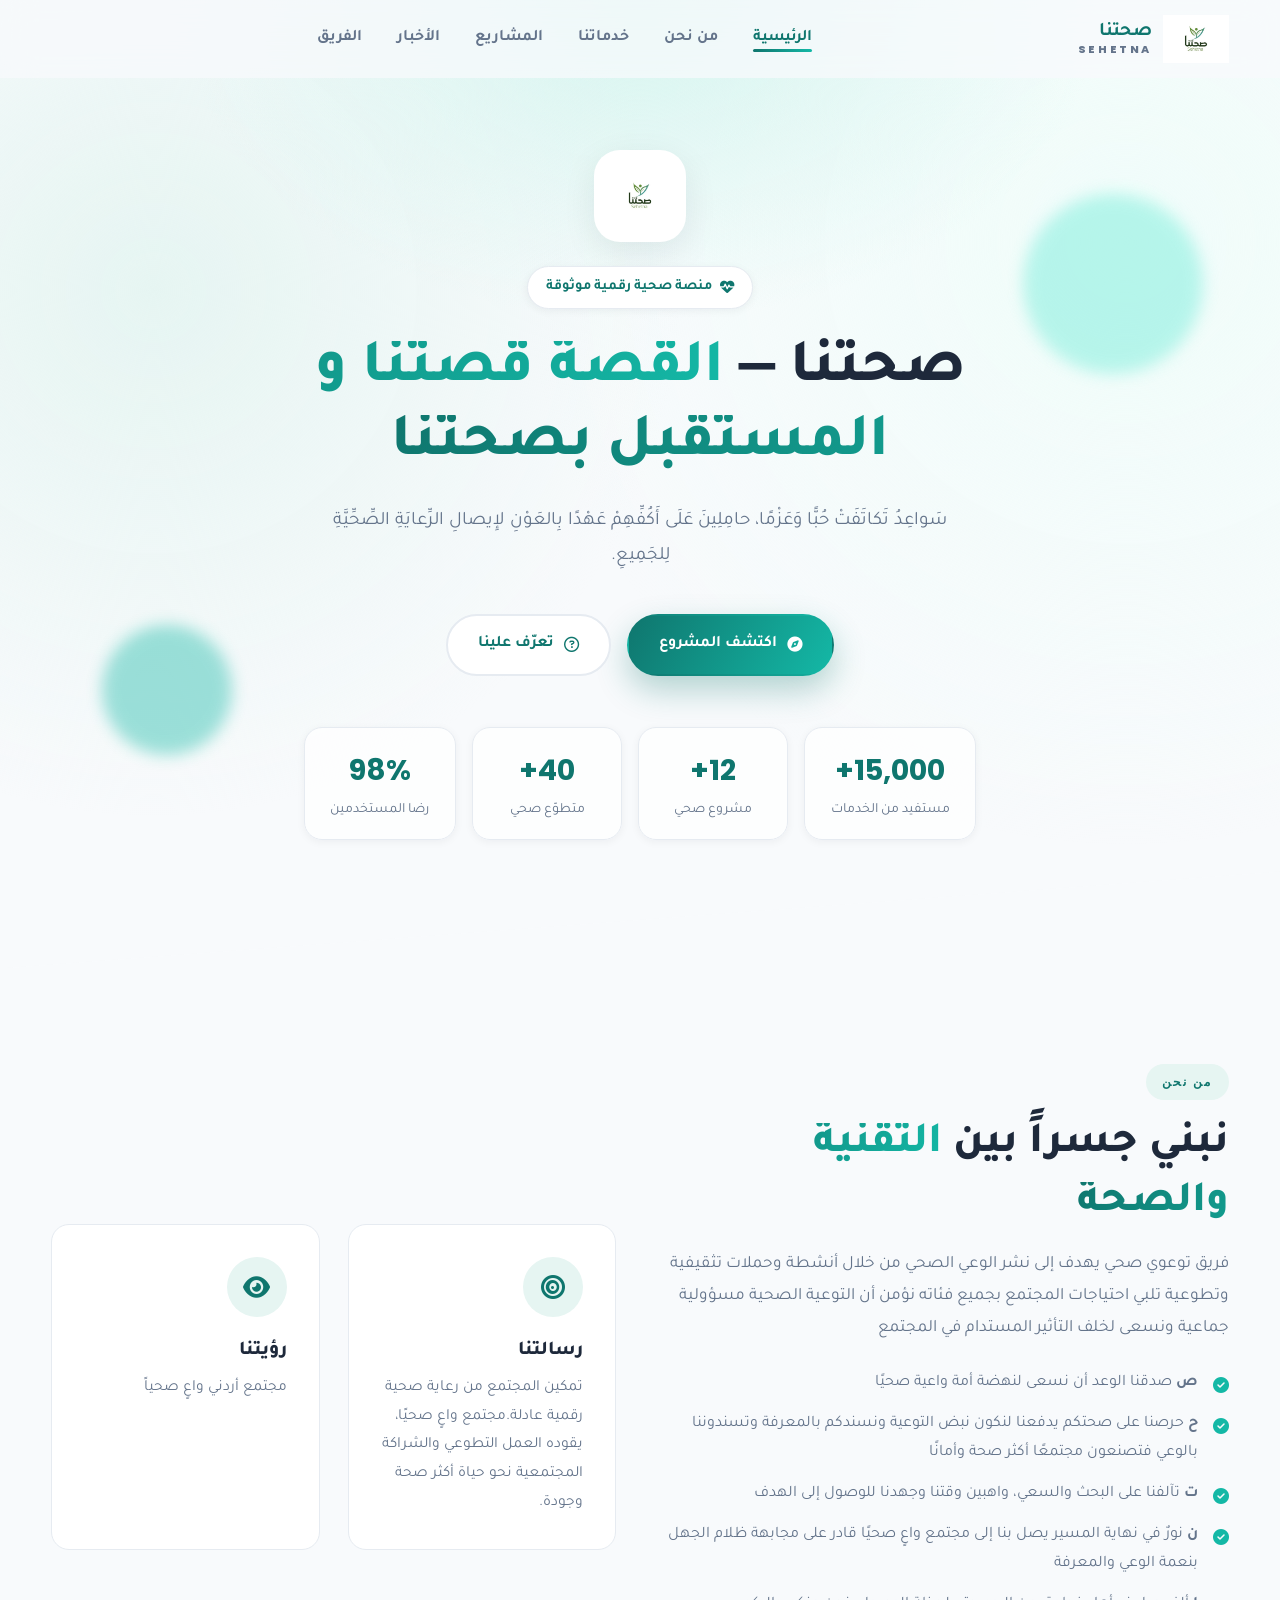
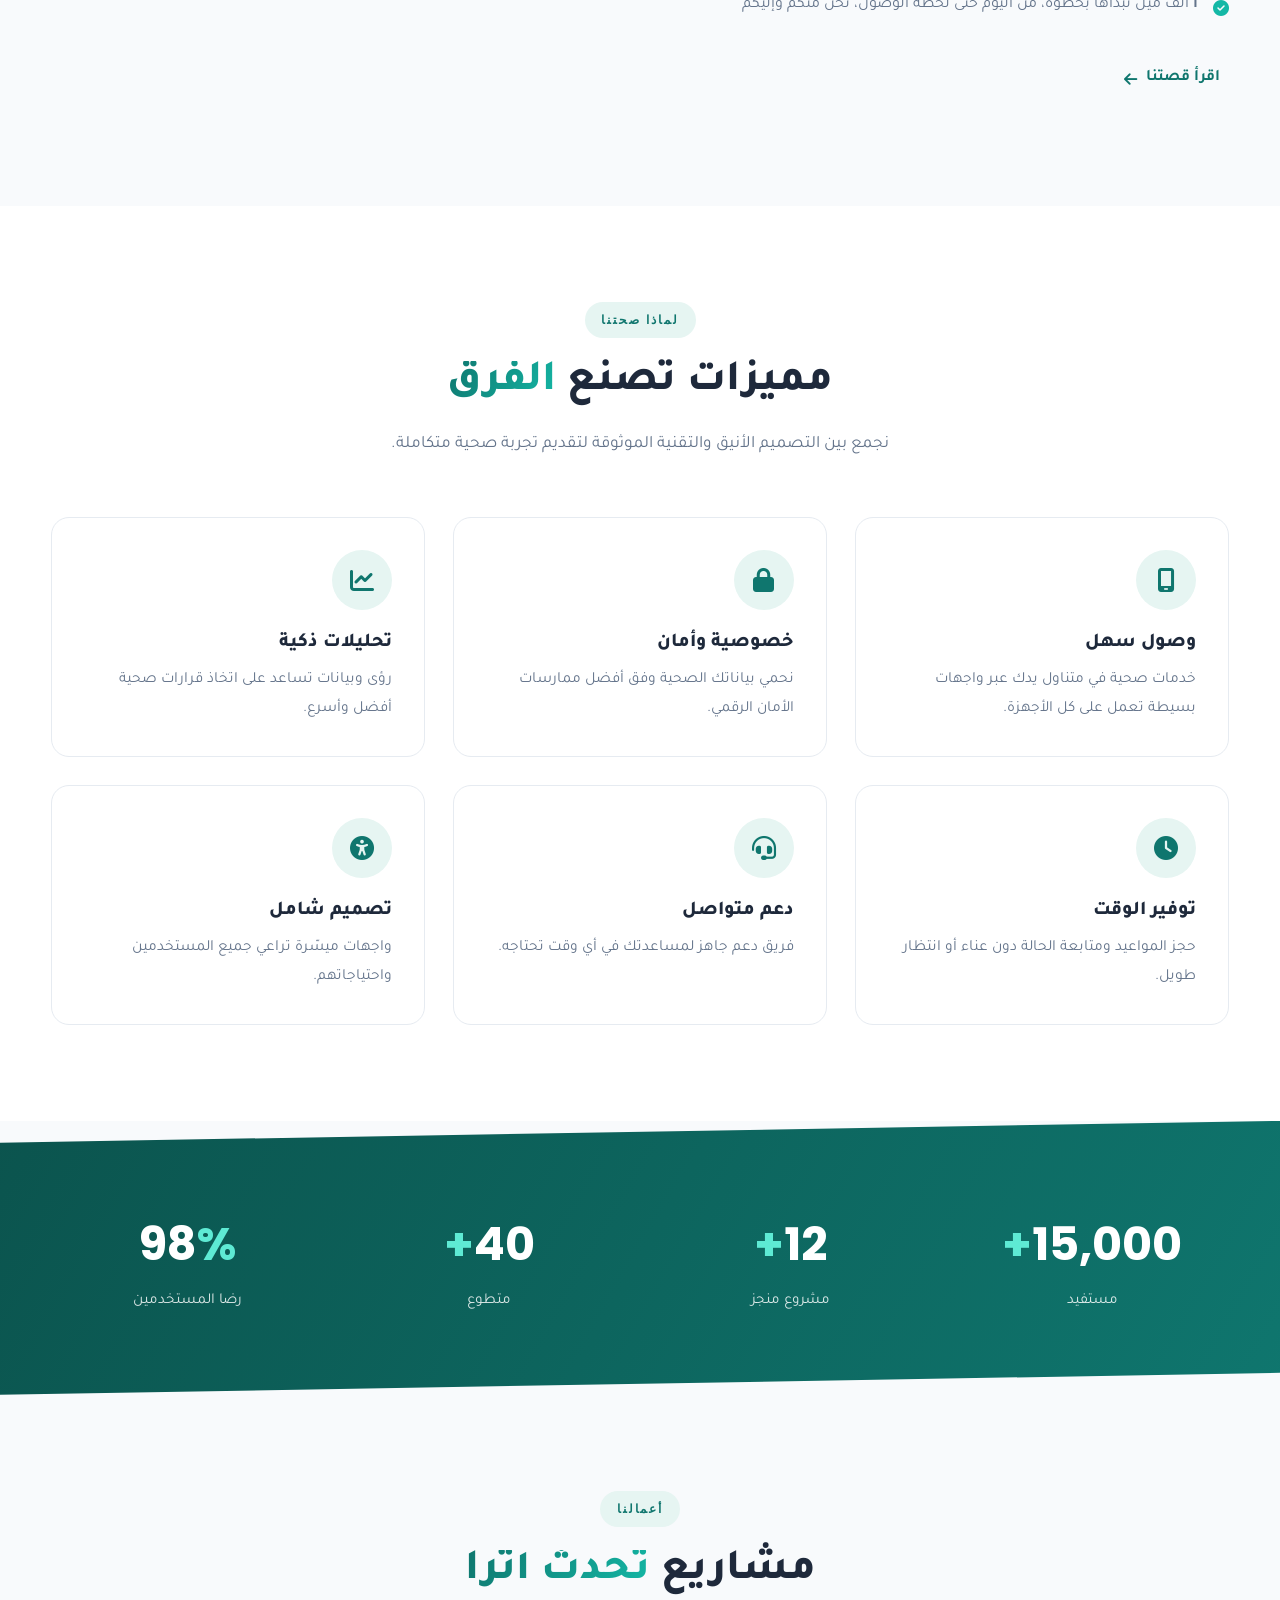
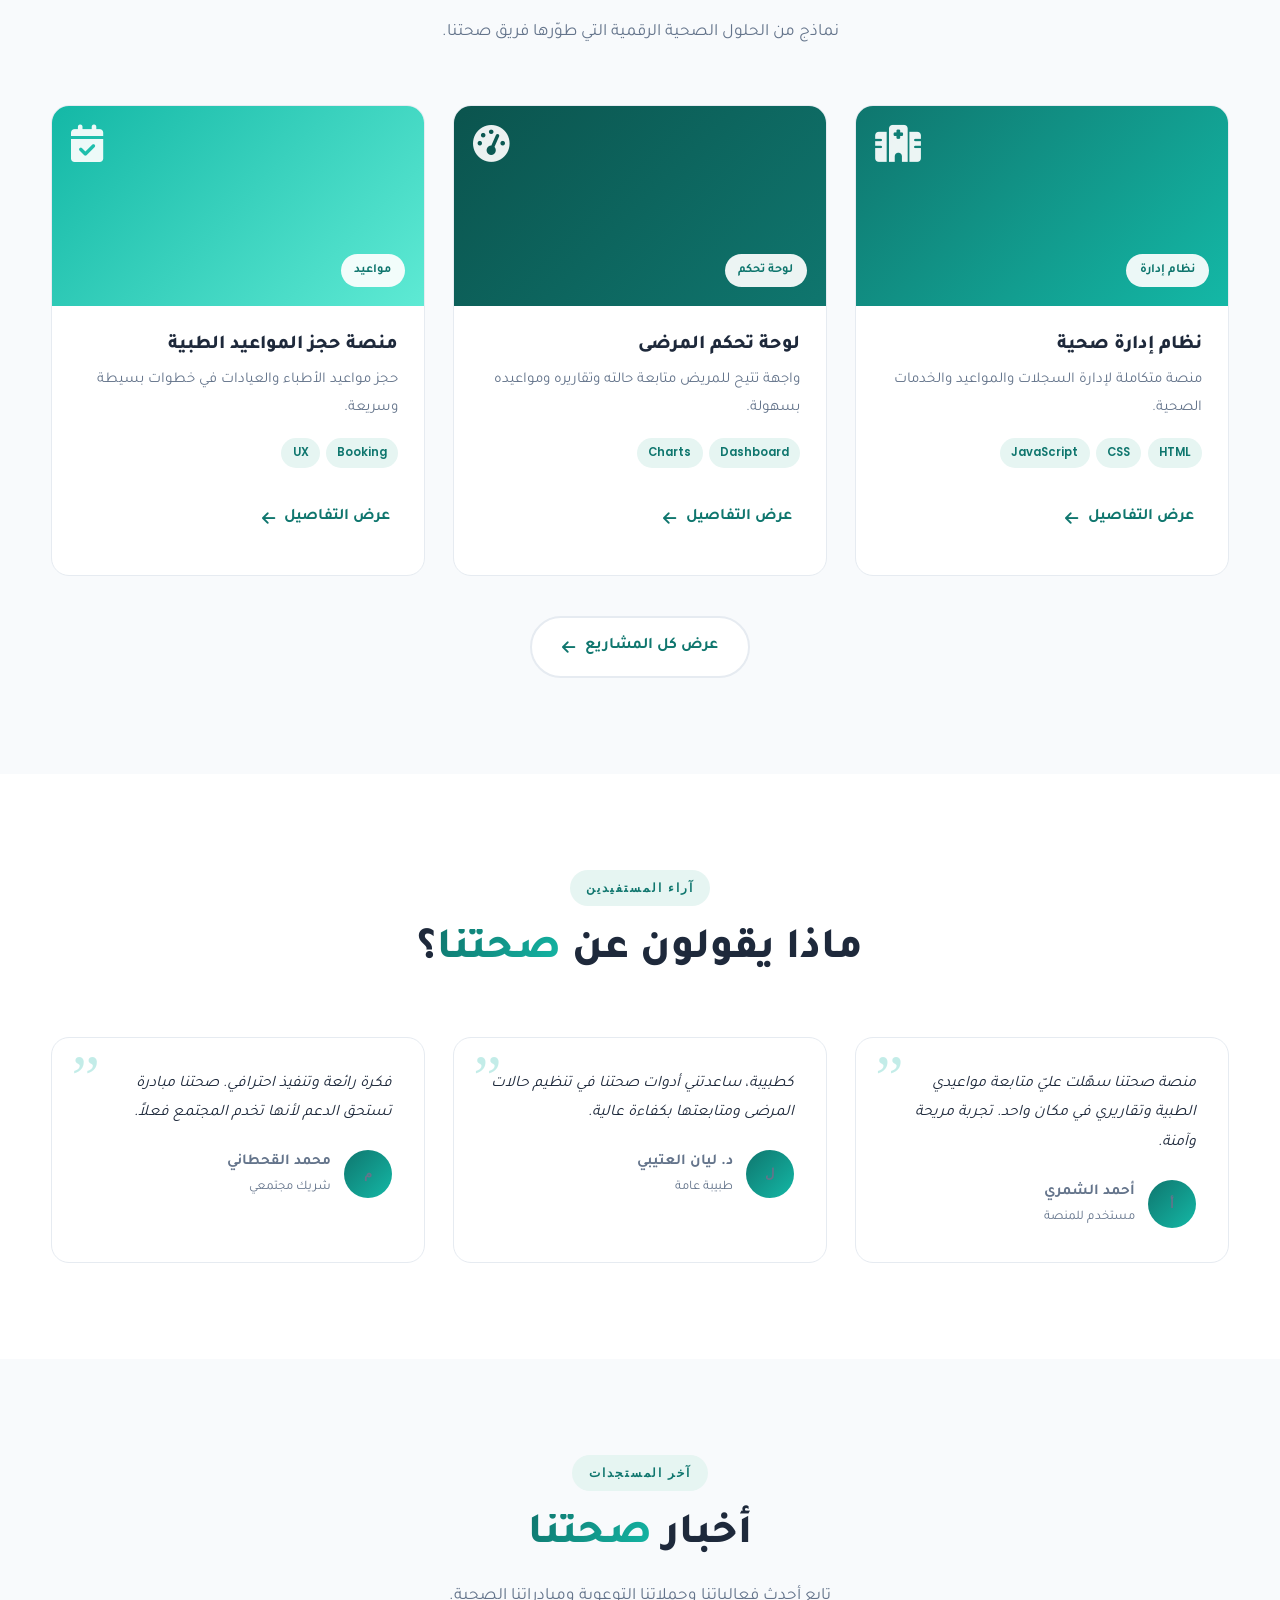
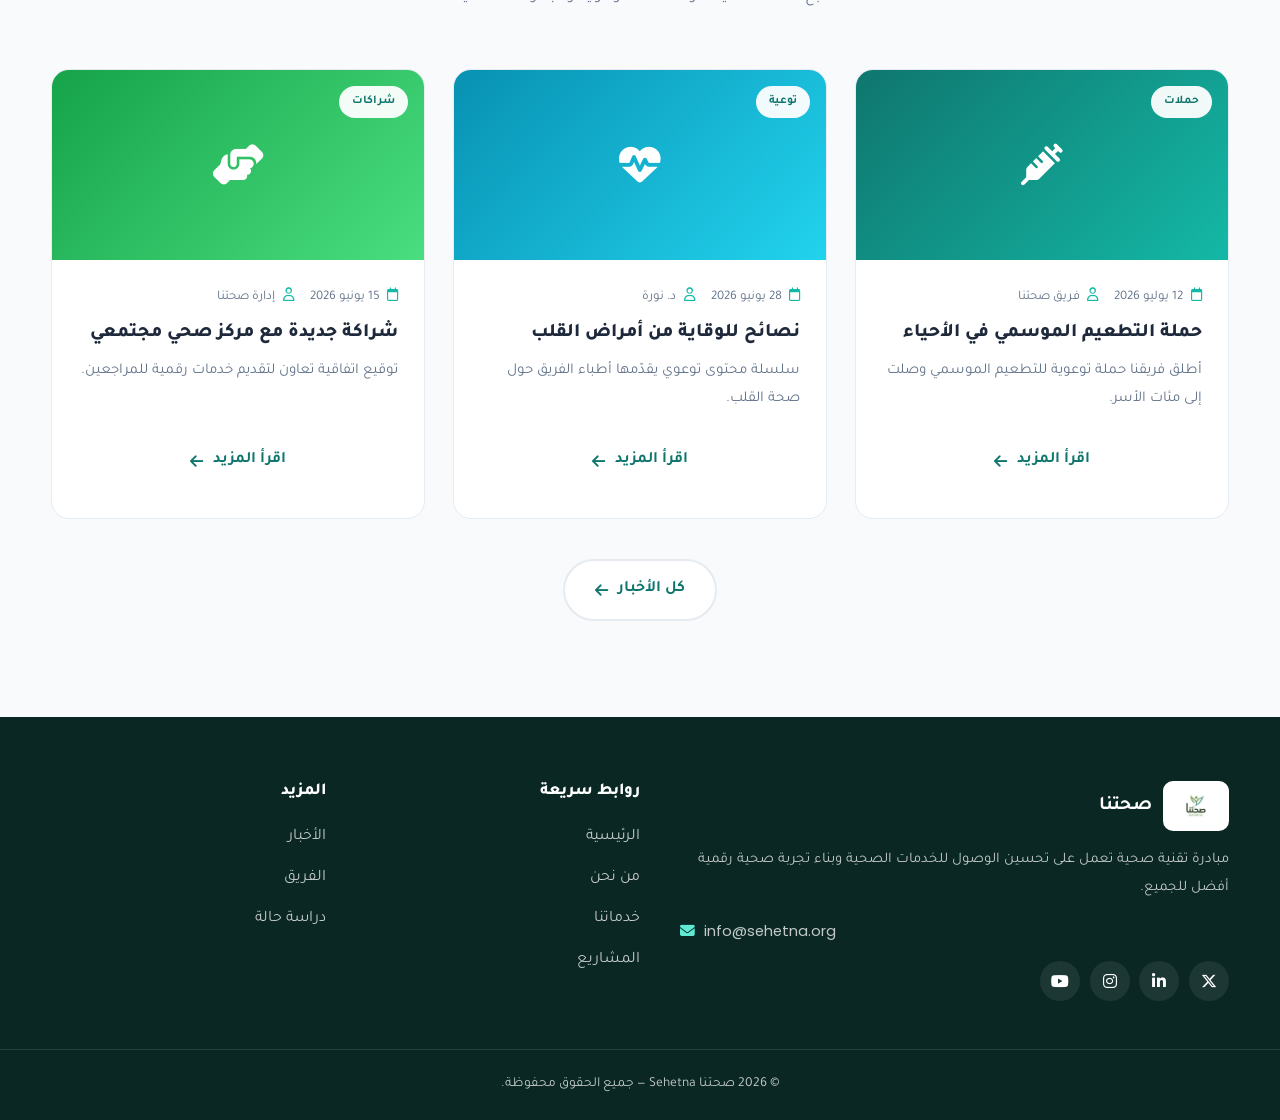
==== index.html @ c27ac09b "update" ====
﻿<!DOCTYPE html>
<html lang="ar" dir="rtl">
  <head>
    <meta charset="UTF-8" />
    <meta name="viewport" content="width=device-width, initial-scale=1.0" />

    <!-- Primary SEO -->
    <title>صحتنا | القصة قصتنا و المستقبل بصحتنا</title>
    <meta
      name="description"
      content="صحتنا منصة تقنية صحية تساعد على تحسين الوصول للخدمات الصحية وبناء تجربة صحية أفضل من خلال حلول رقمية مبتكرة."
    />
    <meta
      name="keywords"
      content="صحتنا, Sehetna, الرعاية الصحية الرقمية, الصحة, تقنية صحية, تطبيقات طبية, منصة صحية"
    />
    <meta name="author" content="فريق صحتنا التطوعي" />

    <!-- Open Graph -->
    <meta property="og:type" content="website" />
    <meta property="og:title" content="صحتنا | القصة قصــتنا و المستقبل بصحتنا" />
    <meta
      property="og:description"
      content="حلول تقنية تساعد على تحسين الوصول للخدمات الصحية وبناء تجربة صحية أفضل."
    />
    <meta property="og:image" content="assets/images/logo.png" />
    <meta property="og:locale" content="ar_AR" />
    <meta name="twitter:card" content="summary_large_image" />

    <!-- Icons & Fonts -->
    <link rel="icon" type="image/png" href="assets/images/logo.png" />
    <link rel="preconnect" href="https://fonts.googleapis.com" />
    <link rel="preconnect" href="https://fonts.gstatic.com" crossorigin />
    <link
      href="https://fonts.googleapis.com/css2?family=Poppins:wght@400;600;700&family=Tajawal:wght@300;400;500;700;800&display=swap"
      rel="stylesheet"
    />
    <link
      rel="stylesheet"
      href="https://cdnjs.cloudflare.com/ajax/libs/font-awesome/6.5.2/css/all.min.css"
      referrerpolicy="no-referrer"
    />
    <link rel="stylesheet" href="assets/css/common.css" />
    <link rel="stylesheet" href="assets/css/index.css" />
    <link rel="stylesheet" href="assets/css/projects.css" />
    <link rel="stylesheet" href="assets/css/news.css" />
  </head>

  <body>
    <a href="#main" class="skip-link">تخطَّ إلى المحتوى</a>

    <!-- ===================== HEADER ===================== -->
    <header class="header" id="header">
      <nav class="nav container" aria-label="التنقل الرئيسي">
        <a href="index.html" class="nav__brand" aria-label="صحتنا الصفحة الرئيسية">
          <img src="assets/images/logo.png" alt="شعار صحتنا" />
          <span class="nav__brand-text">
            <b>صحتنا</b>
            <span>SEHETNA</span>
          </span>
        </a>

        <ul class="nav__menu" id="navMenu">
          <li><a href="index.html" class="nav__link">الرئيسية</a></li>
          <li><a href="about.html" class="nav__link">من نحن</a></li>
          <li><a href="services.html" class="nav__link">خدماتنا</a></li>
          <li><a href="projects.html" class="nav__link">المشاريع</a></li>
          <li><a href="news.html" class="nav__link">الأخبار</a></li>
          <li><a href="team.html" class="nav__link">الفريق</a></li>
        </ul>

        <div class="nav__actions">
          <button
            class="nav__toggle"
            id="navToggle"
            aria-label="فتح القائمة"
            aria-expanded="false"
            aria-controls="navMenu"
          >
            <i class="fa-solid fa-bars"></i>
          </button>
        </div>
      </nav>
    </header>

    <main id="main">
      <!-- ===================== HERO ===================== -->
      <section class="hero">
        <span class="hero__blob hero__blob--1"></span>
        <span class="hero__blob hero__blob--2"></span>
        <div class="container hero__inner">
          <img src="assets/images/logo.png" alt="شعار صحتنا" class="hero__logo" />
          <span class="hero__badge">
            <i class="fa-solid fa-heart-pulse"></i>
            منصة صحية رقمية موثوقة
          </span>
          <h1 class="hero__title">
            صحتنا —
            <span class="text-gradient">القصة قصتنا و المستقبل بصحتنا</span>
          </h1>
          <p class="hero__subtitle">
سَواعِدُ تَكاتَفَتْ حُبًّا وَعَزْمًا، حامِلِينَ عَلَى أَكُفِّهِمْ عَهْدًا بِالعَوْنِ
 لإِيصالِ الرِّعايَةِ الصِّحِّيَّةِ لِلجَمِيعِ.          
          <div class="hero__actions">
            <a href="projects.html" class="btn btn--primary">
              <i class="fa-solid fa-compass"></i> اكتشف المشروع
            </a>
            <a href="about.html" class="btn btn--outline">
              <i class="fa-regular fa-circle-question"></i> تعرّف علينا
            </a>
          </div>

          <div class="hero__mini-stats">
            <div>
              <div class="num" data-count="15000" data-suffix="+">0</div>
              <div class="lbl">مستفيد من الخدمات</div>
            </div>
            <div>
              <div class="num" data-count="12" data-suffix="+">0</div>
              <div class="lbl">مشروع صحي</div>
            </div>
            <div>
              <div class="num" data-count="40" data-suffix="+">0</div>
              <div class="lbl">متطوّع صحي</div>
            </div>
            <div>
              <div class="num" data-count="98" data-suffix="%">0</div>
              <div class="lbl">رضا المستخدمين</div>
            </div>
          </div>
        </div>
      </section>

      <!-- ===================== ABOUT PREVIEW ===================== -->
      <section class="section">
        <div class="container split">
          <div class="reveal">
            <span class="eyebrow">من نحن</span>
            <h2 class="section__title">
              نبني جسراً بين <span class="text-gradient">التقنية والصحة</span>
            </h2>
            <p class="section__desc" style="margin-bottom: 1.5rem">
              فريق توعوي صحي يهدف إلى نشر الوعي الصحي من خلال أنشطة
               وحملات تثقيفية وتطوعية تلبي احتياجات المجتمع بجميع فئاته 
              نؤمن أن التوعية الصحية مسؤولية جماعية ونسعى لخلف التأثير المستدام في المجتمع
            </p>
            <ul class="check-list">
              <li><strong>ص</strong> صدقنا الوعد أن نسعى لنهضة أمة واعية صحيًا</li>
              <li><strong>ح</strong> حرصنا على صحتكم يدفعنا لنكون نبض التوعية ونسندكم بالمعرفة وتسندوننا بالوعي فتصنعون مجتمعًا أكثر صحة وأمانًا</li>
              <li><strong>ت</strong> تآلفنا على البحث والسعي، واهبين وقتنا وجهدنا للوصول إلى الهدف</li>
              <li><strong>ن</strong> نورٌ في نهاية المسير يصل بنا إلى مجتمع واعٍ صحيًا قادر على مجابهة ظلام الجهل بنعمة الوعي والمعرفة</li>
              <li><strong>ا</strong> ألف ميل نبدأها بخطوة، من اليوم حتى لحظة الوصول، نحن منكم وإليكم</li>
            </ul>
            <a href="about.html" class="btn btn--ghost" style="margin-top: 1rem">
              اقرأ قصتنا <i class="fa-solid fa-arrow-left"></i>
            </a>
          </div>

          <div class="grid grid--2 reveal">
            <div class="card">
              <div class="card__icon"><i class="fa-solid fa-bullseye"></i></div>
              <h3 class="card__title">رسالتنا</h3>
              <p class="card__text">تمكين المجتمع من رعاية صحية رقمية عادلة.مجتمع واعٍ صحيًا، يقوده العمل التطوعي والشراكة المجتمعية نحو حياة أكثر صحة وجودة.</p>
            </div>
            <div class="card">
              <div class="card__icon"><i class="fa-solid fa-eye"></i></div>
              <h3 class="card__title">رؤيتنا</h3>
              <p class="card__text">مجتمع أردني واعٍ صحياً</p>
            </div>
          </div>
        </div>
      </section>

      <!-- ===================== FEATURES ===================== -->
      <section class="section" style="background: var(--bg-alt)">
        <div class="container">
          <div class="section__head">
            <span class="eyebrow">لماذا صحتنا</span>
            <h2 class="section__title">
              مميزات تصنع <span class="text-gradient">الفرق</span>
            </h2>
            <p class="section__desc">
              نجمع بين التصميم الأنيق والتقنية الموثوقة لتقديم تجربة صحية متكاملة.
            </p>
          </div>

          <div class="grid grid--3">
            <article class="card reveal">
              <div class="card__icon"><i class="fa-solid fa-mobile-screen"></i></div>
              <h3 class="card__title">وصول سهل</h3>
              <p class="card__text">
                خدمات صحية في متناول يدك عبر واجهات بسيطة تعمل على كل الأجهزة.
              </p>
            </article>
            <article class="card reveal">
              <div class="card__icon"><i class="fa-solid fa-lock"></i></div>
              <h3 class="card__title">خصوصية وأمان</h3>
              <p class="card__text">
                نحمي بياناتك الصحية وفق أفضل ممارسات الأمان الرقمي.
              </p>
            </article>
            <article class="card reveal">
              <div class="card__icon"><i class="fa-solid fa-chart-line"></i></div>
              <h3 class="card__title">تحليلات ذكية</h3>
              <p class="card__text">
                رؤى وبيانات تساعد على اتخاذ قرارات صحية أفضل وأسرع.
              </p>
            </article>
            <article class="card reveal">
              <div class="card__icon"><i class="fa-solid fa-clock"></i></div>
              <h3 class="card__title">توفير الوقت</h3>
              <p class="card__text">
                حجز المواعيد ومتابعة الحالة دون عناء أو انتظار طويل.
              </p>
            </article>
            <article class="card reveal">
              <div class="card__icon"><i class="fa-solid fa-headset"></i></div>
              <h3 class="card__title">دعم متواصل</h3>
              <p class="card__text">
                فريق دعم جاهز لمساعدتك في أي وقت تحتاجه.
              </p>
            </article>
            <article class="card reveal">
              <div class="card__icon"><i class="fa-solid fa-universal-access"></i></div>
              <h3 class="card__title">تصميم شامل</h3>
              <p class="card__text">
                واجهات ميسّرة تراعي جميع المستخدمين واحتياجاتهم.
              </p>
            </article>
          </div>
        </div>
      </section>

      <!-- ===================== STATISTICS ===================== -->
      <section class="section--tight stats">
        <div class="container">
          <div class="grid grid--4">
            <div class="reveal">
              <div class="stat__num">
                <span data-count="15000">0</span><span class="plus">+</span>
              </div>
              <div class="stat__label">مستفيد</div>
            </div>
            <div class="reveal">
              <div class="stat__num">
                <span data-count="12">0</span><span class="plus">+</span>
              </div>
              <div class="stat__label">مشروع منجز</div>
            </div>
            <div class="reveal">
              <div class="stat__num">
                <span data-count="40">0</span><span class="plus">+</span>
              </div>
              <div class="stat__label">متطوع</div>
            </div>
            <div class="reveal">
              <div class="stat__num">
                <span data-count="98">0</span><span class="plus">%</span>
              </div>
              <div class="stat__label">رضا المستخدمين</div>
            </div>
          </div>
        </div>
      </section>

      <!-- ===================== PROJECTS PREVIEW ===================== -->
      <section class="section">
        <div class="container">
          <div class="section__head">
            <span class="eyebrow">أعمالنا</span>
            <h2 class="section__title">
              مشاريع <span class="text-gradient">تُحدث أثراً</span>
            </h2>
            <p class="section__desc">
              نماذج من الحلول الصحية الرقمية التي طوّرها فريق صحتنا.
            </p>
          </div>

          <div class="grid grid--3">
            <article class="card project reveal">
              <div class="project__media project__media--1">
                <i class="fa-solid fa-hospital"></i>
                <span class="project__badge">نظام إدارة</span>
              </div>
              <div class="project__body">
                <h3>نظام إدارة صحية</h3>
                <p>منصة متكاملة لإدارة السجلات والمواعيد والخدمات الصحية.</p>
                <div class="tags">
                  <span class="tag">HTML</span>
                  <span class="tag">CSS</span>
                  <span class="tag">JavaScript</span>
                </div>
                <a href="project-details.html" class="btn btn--ghost">
                  عرض التفاصيل <i class="fa-solid fa-arrow-left"></i>
                </a>
              </div>
            </article>

            <article class="card project reveal">
              <div class="project__media project__media--2">
                <i class="fa-solid fa-gauge-high"></i>
                <span class="project__badge">لوحة تحكم</span>
              </div>
              <div class="project__body">
                <h3>لوحة تحكم المرضى</h3>
                <p>واجهة تتيح للمريض متابعة حالته وتقاريره ومواعيده بسهولة.</p>
                <div class="tags">
                  <span class="tag">Dashboard</span>
                  <span class="tag">Charts</span>
                </div>
                <a href="project-details.html" class="btn btn--ghost">
                  عرض التفاصيل <i class="fa-solid fa-arrow-left"></i>
                </a>
              </div>
            </article>

            <article class="card project reveal">
              <div class="project__media project__media--3">
                <i class="fa-solid fa-calendar-check"></i>
                <span class="project__badge">مواعيد</span>
              </div>
              <div class="project__body">
                <h3>منصة حجز المواعيد الطبية</h3>
                <p>حجز مواعيد الأطباء والعيادات في خطوات بسيطة وسريعة.</p>
                <div class="tags">
                  <span class="tag">Booking</span>
                  <span class="tag">UX</span>
                </div>
                <a href="project-details.html" class="btn btn--ghost">
                  عرض التفاصيل <i class="fa-solid fa-arrow-left"></i>
                </a>
              </div>
            </article>
          </div>

          <div style="text-align: center; margin-top: 2.5rem">
            <a href="projects.html" class="btn btn--outline">
              عرض كل المشاريع <i class="fa-solid fa-arrow-left"></i>
            </a>
          </div>
        </div>
      </section>

      <!-- ===================== TESTIMONIALS ===================== -->
      <section class="section" style="background: var(--bg-alt)">
        <div class="container">
          <div class="section__head">
            <span class="eyebrow">آراء المستفيدين</span>
            <h2 class="section__title">
              ماذا يقولون عن <span class="text-gradient">صحتنا</span>؟
            </h2>
          </div>

          <div class="grid grid--3">
            <figure class="quote reveal">
              <p>
                منصة صحتنا سهّلت عليّ متابعة مواعيدي الطبية وتقاريري في مكان
                واحد. تجربة مريحة وآمنة.
              </p>
              <figcaption class="quote__author">
                <span class="avatar">أ</span>
                <span>
                  <b>أحمد الشمري</b>
                  <span>مستخدم للمنصة</span>
                </span>
              </figcaption>
            </figure>

            <figure class="quote reveal">
              <p>
                كطبيبة، ساعدتني أدوات صحتنا في تنظيم حالات المرضى ومتابعتها
                بكفاءة عالية.
              </p>
              <figcaption class="quote__author">
                <span class="avatar">ل</span>
                <span>
                  <b>د. ليان العتيبي</b>
                  <span>طبيبة عامة</span>
                </span>
              </figcaption>
            </figure>

            <figure class="quote reveal">
              <p>
                فكرة رائعة وتنفيذ احترافي. صحتنا مبادرة تستحق الدعم لأنها تخدم
                المجتمع فعلاً.
              </p>
              <figcaption class="quote__author">
                <span class="avatar">م</span>
                <span>
                  <b>محمد القحطاني</b>
                  <span>شريك مجتمعي</span>
                </span>
              </figcaption>
            </figure>
          </div>
        </div>
      </section>

      <!-- ===================== NEWS PREVIEW ===================== -->
      <section class="section">
        <div class="container">
          <div class="section__head">
            <span class="eyebrow">آخر المستجدات</span>
            <h2 class="section__title">
              أخبار <span class="text-gradient">صحتنا</span>
            </h2>
            <p class="section__desc">
              تابع أحدث فعالياتنا وحملاتنا التوعوية ومبادراتنا الصحية.
            </p>
          </div>

          <div class="grid grid--3">
            <article class="card post reveal">
              <div class="post__media post__media--1">
                <i class="fa-solid fa-syringe"></i>
                <span class="post__cat">حملات</span>
              </div>
              <div class="post__body">
                <div class="post__meta">
                  <span><i class="fa-regular fa-calendar"></i> 12 يوليو 2026</span>
                  <span><i class="fa-regular fa-user"></i> فريق صحتنا</span>
                </div>
                <h3 class="post__title">حملة التطعيم الموسمي في الأحياء</h3>
                <p class="post__excerpt">
                  أطلق فريقنا حملة توعوية للتطعيم الموسمي وصلت إلى مئات الأسر.
                </p>
                <a href="news.html" class="btn btn--ghost">
                  اقرأ المزيد <i class="fa-solid fa-arrow-left"></i>
                </a>
              </div>
            </article>

            <article class="card post reveal">
              <div class="post__media post__media--2">
                <i class="fa-solid fa-heart-pulse"></i>
                <span class="post__cat">توعية</span>
              </div>
              <div class="post__body">
                <div class="post__meta">
                  <span><i class="fa-regular fa-calendar"></i> 28 يونيو 2026</span>
                  <span><i class="fa-regular fa-user"></i> د. نورة</span>
                </div>
                <h3 class="post__title">نصائح للوقاية من أمراض القلب</h3>
                <p class="post__excerpt">
                  سلسلة محتوى توعوي يقدّمها أطباء الفريق حول صحة القلب.
                </p>
                <a href="news.html" class="btn btn--ghost">
                  اقرأ المزيد <i class="fa-solid fa-arrow-left"></i>
                </a>
              </div>
            </article>

            <article class="card post reveal">
              <div class="post__media post__media--4">
                <i class="fa-solid fa-handshake-angle"></i>
                <span class="post__cat">شراكات</span>
              </div>
              <div class="post__body">
                <div class="post__meta">
                  <span><i class="fa-regular fa-calendar"></i> 15 يونيو 2026</span>
                  <span><i class="fa-regular fa-user"></i> إدارة صحتنا</span>
                </div>
                <h3 class="post__title">شراكة جديدة مع مركز صحي مجتمعي</h3>
                <p class="post__excerpt">
                  توقيع اتفاقية تعاون لتقديم خدمات رقمية للمراجعين.
                </p>
                <a href="news.html" class="btn btn--ghost">
                  اقرأ المزيد <i class="fa-solid fa-arrow-left"></i>
                </a>
              </div>
            </article>
          </div>

          <div style="text-align: center; margin-top: 2.5rem">
            <a href="news.html" class="btn btn--outline">
              كل الأخبار <i class="fa-solid fa-arrow-left"></i>
            </a>
          </div>
        </div>
      </section>

    </main>

    <!-- ===================== FOOTER ===================== -->
    <footer class="footer">
      <div class="container">
        <div class="footer__grid">
          <div class="footer__col">
            <div class="footer__brand">
              <img src="assets/images/logo.png" alt="شعار صحتنا" />
              <b>صحتنا</b>
            </div>
            <p>
              مبادرة تقنية صحية تعمل على تحسين الوصول للخدمات الصحية وبناء تجربة
              صحية رقمية أفضل للجميع.
            </p>
            <p class="footer__contact">
              <i class="fa-solid fa-envelope"></i>
              <a href="mailto:info@sehetna.org">info@sehetna.org</a>
            </p>
            <div class="footer__socials">
              <a href="#" aria-label="تويتر / X"><i class="fa-brands fa-x-twitter"></i></a>
              <a href="#" aria-label="لينكدإن"><i class="fa-brands fa-linkedin-in"></i></a>
              <a href="#" aria-label="إنستغرام"><i class="fa-brands fa-instagram"></i></a>
              <a href="#" aria-label="يوتيوب"><i class="fa-brands fa-youtube"></i></a>
            </div>
          </div>

          <div class="footer__col">
            <h4>روابط سريعة</h4>
            <ul>
              <li><a href="index.html">الرئيسية</a></li>
              <li><a href="about.html">من نحن</a></li>
              <li><a href="services.html">خدماتنا</a></li>
              <li><a href="projects.html">المشاريع</a></li>
            </ul>
          </div>

          <div class="footer__col">
            <h4>المزيد</h4>
            <ul>
              <li><a href="news.html">الأخبار</a></li>
              <li><a href="team.html">الفريق</a></li>
              <li><a href="project-details.html">دراسة حالة</a></li>
            </ul>
          </div>

        </div>
      </div>
      <div class="footer__bottom">
        <div class="container">
          <p>© <span data-year>2026</span> صحتنا Sehetna — جميع الحقوق محفوظة.</p>
        </div>
      </div>
    </footer>

    <button class="to-top" id="toTop" aria-label="العودة إلى الأعلى">
      <i class="fa-solid fa-arrow-up"></i>
    </button>

    <script src="assets/js/script.js"></script>
  </body>
</html>
---- assets/css/common.css ----
﻿/* =============================================================
   صحتنا | Sehetna — Common / shared styles
   Used on every page (tokens, base, layout, chrome)
   ============================================================= */
/* -------------------------------------------------------------
   1. Design tokens
   ------------------------------------------------------------- */
:root {
  /* Brand colors */
  --primary: #0f766e;
  --primary-dark: #0b544e;
  --primary-tint: #e6f5f2;
  --secondary: #14b8a6;
  --secondary-tint: #d5f5ef;
  --accent: #5eead4;
  --mint: #f0fdfa;

  /* Specialty accents (team) */
  --c-doctor: #0f766e;
  --c-pharma: #16a34a;
  --c-nurse: #db2777;
  --c-nutrition: #d97706;
  --c-physio: #2563eb;
  --c-lab: #7c3aed;
  --c-dentist: #0891b2;
  --c-coord: #475569;

  /* Neutrals */
  --bg: #f8fafc;
  --bg-alt: #ffffff;
  --bg-soft: #f1f7f6;
  --bg-deep: #0a2723;
  --text: #1e293b;
  --text-muted: #64748b;
  --border: #e6ebf1;

  /* Effects */
  --shadow-sm: 0 2px 8px rgba(15, 23, 42, 0.05);
  --shadow: 0 10px 34px rgba(15, 23, 42, 0.08);
  --shadow-lg: 0 24px 60px rgba(15, 23, 42, 0.14);
  --shadow-primary: 0 14px 32px rgba(15, 118, 110, 0.3);

  /* Shape */
  --radius-sm: 12px;
  --radius: 18px;
  --radius-lg: 28px;
  --radius-pill: 999px;

  /* Motion */
  --transition: 0.3s cubic-bezier(0.4, 0, 0.2, 1);

  /* Layout */
  --header-h: 78px;
  --container: 1200px;

  /* Fonts */
  --font: "Tajawal", "Segoe UI", system-ui, sans-serif;
  --font-en: "Poppins", "Segoe UI", sans-serif;
}

/* -------------------------------------------------------------
   2. Base / reset
   ------------------------------------------------------------- */
*,
*::before,
*::after {
  box-sizing: border-box;
  margin: 0;
  padding: 0;
}

html {
  scroll-behavior: smooth;
  scroll-padding-top: var(--header-h);
}

body {
  font-family: var(--font);
  color: var(--text);
  background: var(--bg);
  line-height: 1.85;
  overflow-x: hidden;
  -webkit-font-smoothing: antialiased;
}

img {
  max-width: 100%;
  display: block;
}

a {
  color: inherit;
  text-decoration: none;
  transition: color var(--transition);
}

ul {
  list-style: none;
}

h1,
h2,
h3,
h4 {
  line-height: 1.35;
  color: var(--text);
  font-weight: 800;
}

section {
  position: relative;
}

a:focus-visible,
button:focus-visible,
input:focus-visible,
textarea:focus-visible {
  outline: 3px solid var(--secondary);
  outline-offset: 2px;
  border-radius: 4px;
}

.skip-link {
  position: absolute;
  right: -999px;
  top: 8px;
  z-index: 2000;
  background: var(--primary);
  color: #fff;
  padding: 0.6rem 1.2rem;
  border-radius: var(--radius-sm);
}

.skip-link:focus {
  right: 8px;
}

/* -------------------------------------------------------------
   3. Layout helpers
   ------------------------------------------------------------- */
.container {
  width: min(var(--container), 92%);
  margin-inline: auto;
}

.section {
  padding: 6rem 0;
}

.section--tight {
  padding: 4rem 0;
}

.section--soft {
  background: var(--bg-soft);
}

.section__head {
  text-align: center;
  max-width: 700px;
  margin: 0 auto 3.5rem;
}

.eyebrow {
  display: inline-flex;
  align-items: center;
  gap: 0.5rem;
  font-family: var(--font-en);
  font-size: 0.76rem;
  font-weight: 600;
  letter-spacing: 0.16em;
  text-transform: uppercase;
  color: var(--primary);
  background: var(--primary-tint);
  padding: 0.42rem 1.05rem;
  border-radius: var(--radius-pill);
  margin-bottom: 1rem;
}

.section__title {
  font-size: clamp(1.85rem, 4vw, 2.7rem);
  color: var(--text);
  margin-bottom: 1rem;
}

.section__desc {
  color: var(--text-muted);
  font-size: 1.08rem;
}

.text-gradient {
  background: linear-gradient(120deg, var(--primary), var(--secondary));
  -webkit-background-clip: text;
  background-clip: text;
  -webkit-text-fill-color: transparent;
}

/* -------------------------------------------------------------
   4. Buttons
   ------------------------------------------------------------- */
.btn {
  display: inline-flex;
  align-items: center;
  justify-content: center;
  gap: 0.6rem;
  padding: 0.9rem 1.9rem;
  font-family: var(--font);
  font-size: 1rem;
  font-weight: 700;
  border: 2px solid transparent;
  border-radius: var(--radius-pill);
  cursor: pointer;
  transition: transform var(--transition), box-shadow var(--transition),
    background var(--transition), color var(--transition);
}

.btn i {
  font-size: 0.95em;
}

.btn--primary {
  background: linear-gradient(120deg, var(--primary), var(--secondary));
  color: #fff;
  box-shadow: var(--shadow-primary);
}

.btn--primary:hover {
  transform: translateY(-3px);
  box-shadow: 0 18px 40px rgba(15, 118, 110, 0.38);
}

.btn--outline {
  border-color: var(--border);
  color: var(--primary);
  background: #fff;
}

.btn--outline:hover {
  border-color: var(--primary);
  transform: translateY(-3px);
  box-shadow: var(--shadow-sm);
}

.btn--light {
  background: #fff;
  color: var(--primary);
}

.btn--light:hover {
  transform: translateY(-3px);
  box-shadow: var(--shadow-lg);
}

.btn--ghost {
  color: var(--primary);
  padding-inline: 0.4rem;
  font-weight: 700;
}

.btn--ghost:hover {
  gap: 0.9rem;
  color: var(--primary-dark);
}

.btn--full {
  width: 100%;
}

/* -------------------------------------------------------------
   5. Header / navbar  (underline navigation)
   ------------------------------------------------------------- */
.header {
  position: fixed;
  inset: 0 0 auto 0;
  height: var(--header-h);
  z-index: 1000;
  background: rgba(248, 250, 252, 0.72);
  backdrop-filter: blur(16px);
  -webkit-backdrop-filter: blur(16px);
  transition: background var(--transition), box-shadow var(--transition);
}

.header.scrolled {
  background: rgba(255, 255, 255, 0.95);
  box-shadow: 0 6px 24px rgba(15, 23, 42, 0.07);
}

.nav {
  height: 100%;
  display: flex;
  align-items: center;
  justify-content: space-between;
}

.nav__brand {
  display: flex;
  align-items: center;
  gap: 0.7rem;
  font-weight: 800;
}

.nav__brand img {
  height: 48px;
  width: auto;
}

.nav__brand-text {
  display: flex;
  flex-direction: column;
  line-height: 1.1;
}

.nav__brand-text b {
  font-size: 1.2rem;
  color: var(--primary);
}

.nav__brand-text span {
  font-family: var(--font-en);
  font-size: 0.68rem;
  letter-spacing: 0.24em;
  color: var(--text-muted);
  text-transform: uppercase;
}

.nav__menu {
  display: flex;
  align-items: center;
  gap: 0.3rem;
}

.nav__link {
  position: relative;
  padding: 0.5rem 0.95rem;
  font-weight: 600;
  color: var(--text-muted);
}

.nav__link::after {
  content: "";
  position: absolute;
  right: 0.95rem;
  left: 0.95rem;
  bottom: 0.15rem;
  height: 3px;
  border-radius: 3px;
  background: linear-gradient(90deg, var(--primary), var(--secondary));
  transform: scaleX(0);
  transform-origin: right;
  transition: transform var(--transition);
}

.nav__link:hover,
.nav__link.active {
  color: var(--primary);
}

.nav__link:hover::after,
.nav__link.active::after {
  transform: scaleX(1);
}

.nav__actions {
  display: flex;
  align-items: center;
  gap: 0.75rem;
}

.nav__toggle {
  display: none;
  width: 46px;
  height: 46px;
  align-items: center;
  justify-content: center;
  background: var(--primary-tint);
  border: none;
  border-radius: var(--radius-sm);
  color: var(--primary);
  font-size: 1.2rem;
  cursor: pointer;
}


/* -------------------------------------------------------------
   7. Cards & grids  (top accent bar on hover)
   ------------------------------------------------------------- */
.grid {
  display: grid;
  gap: 1.75rem;
}

.grid--2 {
  grid-template-columns: repeat(2, 1fr);
}

.grid--3 {
  grid-template-columns: repeat(3, 1fr);
}

.grid--4 {
  grid-template-columns: repeat(4, 1fr);
}

.card {
  position: relative;
  background: var(--bg-alt);
  border: 1px solid var(--border);
  border-radius: var(--radius);
  padding: 2rem;
  transition: transform var(--transition), box-shadow var(--transition),
    border-color var(--transition);
  overflow: hidden;
}

.card::before {
  content: "";
  position: absolute;
  inset: 0 0 auto 0;
  height: 4px;
  background: linear-gradient(90deg, var(--primary), var(--secondary));
  transform: scaleX(0);
  transform-origin: right;
  transition: transform var(--transition);
}

.card:hover {
  transform: translateY(-8px);
  box-shadow: var(--shadow);
  border-color: transparent;
}

.card:hover::before {
  transform: scaleX(1);
}

.card__icon {
  width: 60px;
  height: 60px;
  display: flex;
  align-items: center;
  justify-content: center;
  font-size: 1.5rem;
  color: var(--primary);
  background: var(--primary-tint);
  border-radius: 50%;
  margin-bottom: 1.3rem;
  transition: background var(--transition), color var(--transition);
}

.card:hover .card__icon {
  background: linear-gradient(135deg, var(--primary), var(--secondary));
  color: #fff;
}

.card__title {
  font-size: 1.22rem;
  margin-bottom: 0.6rem;
}

.card__text {
  color: var(--text-muted);
  font-size: 0.97rem;
}

.check-list li {
  position: relative;
  padding-right: 1.9rem;
  margin-bottom: 0.7rem;
  color: var(--text-muted);
}

.check-list li::before {
  content: "\f058";
  font-family: "Font Awesome 6 Free";
  font-weight: 900;
  position: absolute;
  right: 0;
  top: 0.15rem;
  color: var(--secondary);
}

.split {
  display: grid;
  grid-template-columns: 1fr 1fr;
  gap: 3rem;
  align-items: center;
}


/* -------------------------------------------------------------
   13. Page hero (inner pages, angled bottom)
   ------------------------------------------------------------- */
.page-hero {
  text-align: center;
  padding-top: calc(var(--header-h) + 4rem);
  padding-bottom: 5.5rem;
  background: radial-gradient(
      ellipse 55% 60% at 50% 0%,
      var(--secondary-tint),
      transparent 60%
    ),
    radial-gradient(circle at 85% 20%, var(--primary-tint), transparent 45%),
    var(--bg);
  clip-path: polygon(0 0, 100% 0, 100% 86%, 0 100%);
}

.page-hero h1 {
  font-size: clamp(2rem, 5vw, 3rem);
  margin-bottom: 0.8rem;
}

.page-hero p {
  color: var(--text-muted);
  max-width: 640px;
  margin: 0 auto;
  font-size: 1.08rem;
}

.breadcrumb {
  display: flex;
  justify-content: center;
  gap: 0.5rem;
  margin-top: 1.2rem;
  font-size: 0.9rem;
  color: var(--text-muted);
}

.breadcrumb a:hover {
  color: var(--primary);
}

.breadcrumb .sep {
  color: var(--border);
}


/* -------------------------------------------------------------
   17. CTA band
   ------------------------------------------------------------- */
.cta {
  padding: 5rem 0;
}

.cta__inner {
  background: linear-gradient(120deg, var(--primary), var(--secondary));
  border-radius: var(--radius-lg);
  padding: 3.5rem 2rem;
  text-align: center;
  color: #fff;
  box-shadow: var(--shadow-primary);
  position: relative;
  overflow: hidden;
}

.cta__inner::before,
.cta__inner::after {
  content: "";
  position: absolute;
  border-radius: 50%;
  background: rgba(255, 255, 255, 0.12);
}

.cta__inner::before {
  width: 220px;
  height: 220px;
  top: -80px;
  right: -40px;
}

.cta__inner::after {
  width: 160px;
  height: 160px;
  bottom: -70px;
  left: -30px;
}

.cta__inner h2 {
  color: #fff;
  font-size: clamp(1.6rem, 3.5vw, 2.4rem);
  margin-bottom: 0.8rem;
  position: relative;
}

.cta__inner p {
  opacity: 0.92;
  max-width: 560px;
  margin: 0 auto 2rem;
  position: relative;
}

.cta__inner .btn {
  position: relative;
}

/* -------------------------------------------------------------
   18. Footer
   ------------------------------------------------------------- */
.footer {
  background: var(--bg-deep);
  color: rgba(255, 255, 255, 0.75);
  padding-top: 4rem;
}

.footer__grid {
  display: grid;
  grid-template-columns: 2fr 1fr 1fr;
  gap: 2.5rem;
  padding-bottom: 3rem;
}

.footer__brand {
  display: flex;
  align-items: center;
  gap: 0.7rem;
  margin-bottom: 1rem;
}

.footer__brand img {
  height: 50px;
  background: #fff;
  padding: 4px;
  border-radius: 10px;
}

.footer__brand b {
  color: #fff;
  font-size: 1.2rem;
}

.footer__col h4 {
  color: #fff;
  font-size: 1.05rem;
  margin-bottom: 1.2rem;
}

.footer__col ul li {
  margin-bottom: 0.7rem;
}

.footer__col ul a:hover {
  color: var(--accent);
  padding-right: 0.3rem;
}

.footer__col p {
  font-size: 0.92rem;
}

.footer__contact {
  display: flex;
  align-items: center;
  gap: 0.55rem;
  margin-top: 1rem;
  font-family: var(--font-en);
  font-size: 0.95rem;
  direction: ltr;
  justify-content: flex-start;
}

.footer__contact i {
  color: var(--accent);
}

.footer__contact a:hover {
  color: var(--accent);
}

.footer__socials {
  display: flex;
  gap: 0.6rem;
  margin-top: 1rem;
}

.footer__socials a {
  width: 40px;
  height: 40px;
  display: flex;
  align-items: center;
  justify-content: center;
  border-radius: 50%;
  background: rgba(255, 255, 255, 0.08);
  color: #fff;
  transition: all var(--transition);
}

.footer__socials a:hover {
  background: var(--secondary);
  transform: translateY(-3px);
}

.footer__bottom {
  border-top: 1px solid rgba(255, 255, 255, 0.1);
  padding: 1.4rem 0;
  text-align: center;
  font-size: 0.86rem;
}


/* -------------------------------------------------------------
   19. Back to top
   ------------------------------------------------------------- */
.to-top {
  position: fixed;
  bottom: 1.6rem;
  left: 1.6rem;
  width: 48px;
  height: 48px;
  display: flex;
  align-items: center;
  justify-content: center;
  border: none;
  border-radius: 50%;
  background: linear-gradient(135deg, var(--primary), var(--secondary));
  color: #fff;
  font-size: 1.1rem;
  cursor: pointer;
  box-shadow: var(--shadow-primary);
  opacity: 0;
  visibility: hidden;
  transform: translateY(20px);
  transition: all var(--transition);
  z-index: 900;
}

.to-top.show {
  opacity: 1;
  visibility: visible;
  transform: translateY(0);
}

/* -------------------------------------------------------------
   20. Scroll reveal
   ------------------------------------------------------------- */
.reveal {
  opacity: 0;
  transform: translateY(28px);
  transition: opacity 0.7s ease, transform 0.7s ease;
}

.reveal.visible {
  opacity: 1;
  transform: translateY(0);
}


/* -------------------------------------------------------------
   Responsive (shared)
   ------------------------------------------------------------- */
@media (max-width: 992px) {
  .split {
    grid-template-columns: 1fr;
  }

  .grid--4 {
    grid-template-columns: repeat(2, 1fr);
  }

  .footer__grid {
    grid-template-columns: 1fr 1fr;
  }
}

@media (max-width: 768px) {
  .section {
    padding: 4rem 0;
  }

  .page-hero {
    clip-path: polygon(0 0, 100% 0, 100% 92%, 0 100%);
  }

  .nav__toggle {
    display: flex;
  }

  .nav__menu {
    position: fixed;
    inset: var(--header-h) 0 auto 0;
    flex-direction: column;
    align-items: stretch;
    gap: 0;
    background: #fff;
    padding: 1rem;
    border-bottom: 1px solid var(--border);
    box-shadow: var(--shadow);
    transform: translateY(-120%);
    transition: transform var(--transition);
  }

  .nav__menu.open {
    transform: translateY(0);
  }

  .nav__link {
    padding: 0.9rem 1rem;
    border-radius: var(--radius-sm);
  }

  .nav__link::after {
    display: none;
  }

  .nav__link.active {
    background: var(--primary-tint);
  }

  .nav__actions .btn {
    display: none;
  }

  .grid--2,
  .grid--3,
  .grid--4 {
    grid-template-columns: 1fr;
  }

  .footer__grid {
    grid-template-columns: 1fr;
    text-align: center;
  }

  .footer__brand,
  .footer__socials {
    justify-content: center;
  }
}

@media (prefers-reduced-motion: reduce) {
  * {
    animation: none !important;
    transition: none !important;
    scroll-behavior: auto !important;
  }

  .reveal {
    opacity: 1;
    transform: none;
  }
}
---- assets/css/index.css ----
﻿/* =============================================================
   صحتنا | Sehetna — index.html
   ============================================================= */
/* -------------------------------------------------------------
   6. Hero (centered + angled bottom edge)
   ------------------------------------------------------------- */
.hero {
  text-align: center;
  padding-top: calc(var(--header-h) + 4.5rem);
  padding-bottom: 8rem;
  background: radial-gradient(
      ellipse 60% 55% at 50% 0%,
      var(--secondary-tint),
      transparent 60%
    ),
    radial-gradient(circle at 12% 30%, var(--primary-tint), transparent 40%),
    radial-gradient(circle at 88% 25%, var(--mint), transparent 45%),
    var(--bg);
  clip-path: polygon(0 0, 100% 0, 100% 90%, 0 100%);
  overflow: hidden;
}

.hero__inner {
  position: relative;
  z-index: 2;
  display: flex;
  flex-direction: column;
  align-items: center;
}

.hero__logo {
  width: 92px;
  height: 92px;
  object-fit: contain;
  padding: 12px;
  background: #fff;
  border-radius: 26px;
  box-shadow: var(--shadow);
  margin-bottom: 1.5rem;
}

.hero__badge {
  display: inline-flex;
  align-items: center;
  gap: 0.5rem;
  background: #fff;
  border: 1px solid var(--border);
  color: var(--primary);
  font-weight: 600;
  font-size: 0.9rem;
  padding: 0.45rem 1.1rem;
  border-radius: var(--radius-pill);
  box-shadow: var(--shadow-sm);
  margin-bottom: 1.6rem;
}

.hero__title {
  font-size: clamp(2.2rem, 5.6vw, 3.8rem);
  line-height: 1.22;
  max-width: 900px;
  margin-bottom: 1.4rem;
}

.hero__subtitle {
  font-size: 1.18rem;
  color: var(--text-muted);
  max-width: 640px;
  margin-bottom: 2.4rem;
}

.hero__actions {
  display: flex;
  flex-wrap: wrap;
  justify-content: center;
  gap: 1rem;
  margin-bottom: 3.2rem;
}

.hero__mini-stats {
  display: flex;
  justify-content: center;
  flex-wrap: wrap;
  gap: 1rem;
}

.hero__mini-stats > div {
  background: rgba(255, 255, 255, 0.75);
  border: 1px solid var(--border);
  border-radius: var(--radius);
  padding: 1rem 1.6rem;
  min-width: 150px;
  box-shadow: var(--shadow-sm);
}

.hero__mini-stats .num {
  font-family: var(--font-en);
  font-size: 1.8rem;
  font-weight: 700;
  color: var(--primary);
}

.hero__mini-stats .lbl {
  font-size: 0.88rem;
  color: var(--text-muted);
}

/* Decorative floating blobs */
.hero__blob {
  position: absolute;
  border-radius: 50%;
  filter: blur(8px);
  opacity: 0.4;
  z-index: 1;
}

.hero__blob--1 {
  width: 180px;
  height: 180px;
  background: var(--accent);
  top: 20%;
  right: 6%;
  animation: float 7s ease-in-out infinite;
}

.hero__blob--2 {
  width: 130px;
  height: 130px;
  background: var(--secondary);
  bottom: 22%;
  left: 8%;
  animation: float 8s ease-in-out infinite reverse;
}

@keyframes float {
  0%,
  100% {
    transform: translateY(0);
  }
  50% {
    transform: translateY(-18px);
  }
}

/* -------------------------------------------------------------
   8. Stats band (angled)
   ------------------------------------------------------------- */
.stats {
  background: linear-gradient(120deg, var(--primary-dark), var(--primary));
  color: #fff;
  padding: 5rem 0;
  clip-path: polygon(0 8%, 100% 0, 100% 92%, 0 100%);
}

.stats .grid {
  text-align: center;
}

.stat__num {
  font-family: var(--font-en);
  font-size: clamp(2rem, 4vw, 2.9rem);
  font-weight: 700;
  color: #fff;
}

.stat__num .plus {
  color: var(--accent);
}

.stat__label {
  color: rgba(255, 255, 255, 0.85);
  font-size: 0.95rem;
}


/* -------------------------------------------------------------
   11. Testimonials
   ------------------------------------------------------------- */
.quote {
  background: var(--bg-alt);
  border: 1px solid var(--border);
  border-radius: var(--radius);
  padding: 2rem;
  position: relative;
}

.quote::before {
  content: "\201D";
  font-family: Georgia, serif;
  font-size: 4rem;
  line-height: 1;
  color: var(--secondary);
  opacity: 0.25;
  position: absolute;
  top: 0.5rem;
  left: 1.2rem;
}

.quote p {
  color: var(--text);
  font-style: italic;
  margin-bottom: 1.2rem;
}

.quote__author {
  display: flex;
  align-items: center;
  gap: 0.8rem;
}

.avatar {
  width: 48px;
  height: 48px;
  border-radius: 50%;
  display: flex;
  align-items: center;
  justify-content: center;
  font-weight: 700;
  color: #fff;
  background: linear-gradient(135deg, var(--primary), var(--secondary));
  font-family: var(--font-en);
}

.quote__author b {
  display: block;
  font-size: 0.95rem;
}

.quote__author span {
  font-size: 0.82rem;
  color: var(--text-muted);
}

/* Responsive — home */
@media (max-width: 992px) {
  .hero__grid {
    grid-template-columns: 1fr;
  }
}

@media (max-width: 768px) {
  .hero {
    clip-path: polygon(0 0, 100% 0, 100% 95%, 0 100%);
    padding-bottom: 6rem;
  }

  .stats {
    clip-path: none;
  }
}
---- assets/css/projects.css ----
﻿/* =============================================================
   صحتنا | Sehetna — projects.html (also used on index)
   ============================================================= */
/* -------------------------------------------------------------
   9. Projects
   ------------------------------------------------------------- */
.project {
  padding: 0;
}

.project::before {
  display: none;
}

.project__media {
  position: relative;
  height: 200px;
  display: flex;
  align-items: flex-end;
  padding: 1.2rem;
  color: #fff;
}

.project__media--1 {
  background: linear-gradient(135deg, #0f766e, #14b8a6);
}
.project__media--2 {
  background: linear-gradient(135deg, #0b544e, #0f766e);
}
.project__media--3 {
  background: linear-gradient(135deg, #14b8a6, #5eead4);
}
.project__media--4 {
  background: linear-gradient(135deg, #115e59, #2dd4bf);
}

.project__media i {
  position: absolute;
  top: 1.2rem;
  left: 1.2rem;
  font-size: 2.3rem;
  opacity: 0.92;
}

.project__badge {
  background: rgba(255, 255, 255, 0.92);
  color: var(--primary);
  font-size: 0.78rem;
  font-weight: 700;
  padding: 0.3rem 0.85rem;
  border-radius: var(--radius-pill);
}

.project__body {
  padding: 1.6rem;
}

.project__body h3 {
  font-size: 1.22rem;
  margin-bottom: 0.5rem;
}

.project__body p {
  color: var(--text-muted);
  font-size: 0.94rem;
  margin-bottom: 1rem;
}

.tags {
  display: flex;
  flex-wrap: wrap;
  gap: 0.4rem;
  margin-bottom: 1.2rem;
}

.tag {
  font-family: var(--font-en);
  font-size: 0.72rem;
  font-weight: 600;
  color: var(--primary);
  background: var(--primary-tint);
  padding: 0.28rem 0.7rem;
  border-radius: var(--radius-pill);
}
---- assets/css/news.css ----
﻿/* =============================================================
   صحتنا | Sehetna — news.html (also used on index)
   ============================================================= */
/* -------------------------------------------------------------
   10. News / posts
   ------------------------------------------------------------- */
.post {
  padding: 0;
  display: flex;
  flex-direction: column;
}

.post::before {
  display: none;
}

.post__media {
  height: 190px;
  display: flex;
  align-items: center;
  justify-content: center;
  color: #fff;
  font-size: 2.6rem;
  position: relative;
}

.post__media--1 {
  background: linear-gradient(135deg, #0f766e, #14b8a6);
}
.post__media--2 {
  background: linear-gradient(135deg, #0891b2, #22d3ee);
}
.post__media--3 {
  background: linear-gradient(135deg, #7c3aed, #a78bfa);
}
.post__media--4 {
  background: linear-gradient(135deg, #16a34a, #4ade80);
}
.post__media--5 {
  background: linear-gradient(135deg, #d97706, #fbbf24);
}
.post__media--6 {
  background: linear-gradient(135deg, #db2777, #f472b6);
}

.post__cat {
  position: absolute;
  top: 1rem;
  right: 1rem;
  background: rgba(255, 255, 255, 0.94);
  color: var(--primary);
  font-size: 0.74rem;
  font-weight: 700;
  padding: 0.3rem 0.8rem;
  border-radius: var(--radius-pill);
}

.post__body {
  padding: 1.6rem;
  display: flex;
  flex-direction: column;
  flex: 1;
}

.post__meta {
  display: flex;
  align-items: center;
  gap: 1rem;
  font-size: 0.82rem;
  color: var(--text-muted);
  margin-bottom: 0.7rem;
}

.post__meta i {
  color: var(--secondary);
  margin-inline-end: 0.3rem;
}

.post__title {
  font-size: 1.2rem;
  margin-bottom: 0.6rem;
}

.post__excerpt {
  color: var(--text-muted);
  font-size: 0.94rem;
  margin-bottom: 1.1rem;
  flex: 1;
}

/* Featured news (first, wide) */
.post--featured {
  grid-column: 1 / -1;
  flex-direction: row;
}

.post--featured .post__media {
  flex: 0 0 46%;
  height: auto;
  min-height: 300px;
  font-size: 4rem;
}

.post--featured .post__body {
  padding: 2.4rem;
  justify-content: center;
}

.post--featured .post__title {
  font-size: 1.6rem;
}

/* Responsive — news */
@media (max-width: 992px) {
  .post--featured {
    flex-direction: column;
  }

  .post--featured .post__media {
    flex: none;
    min-height: 220px;
    height: 220px;
  }
}
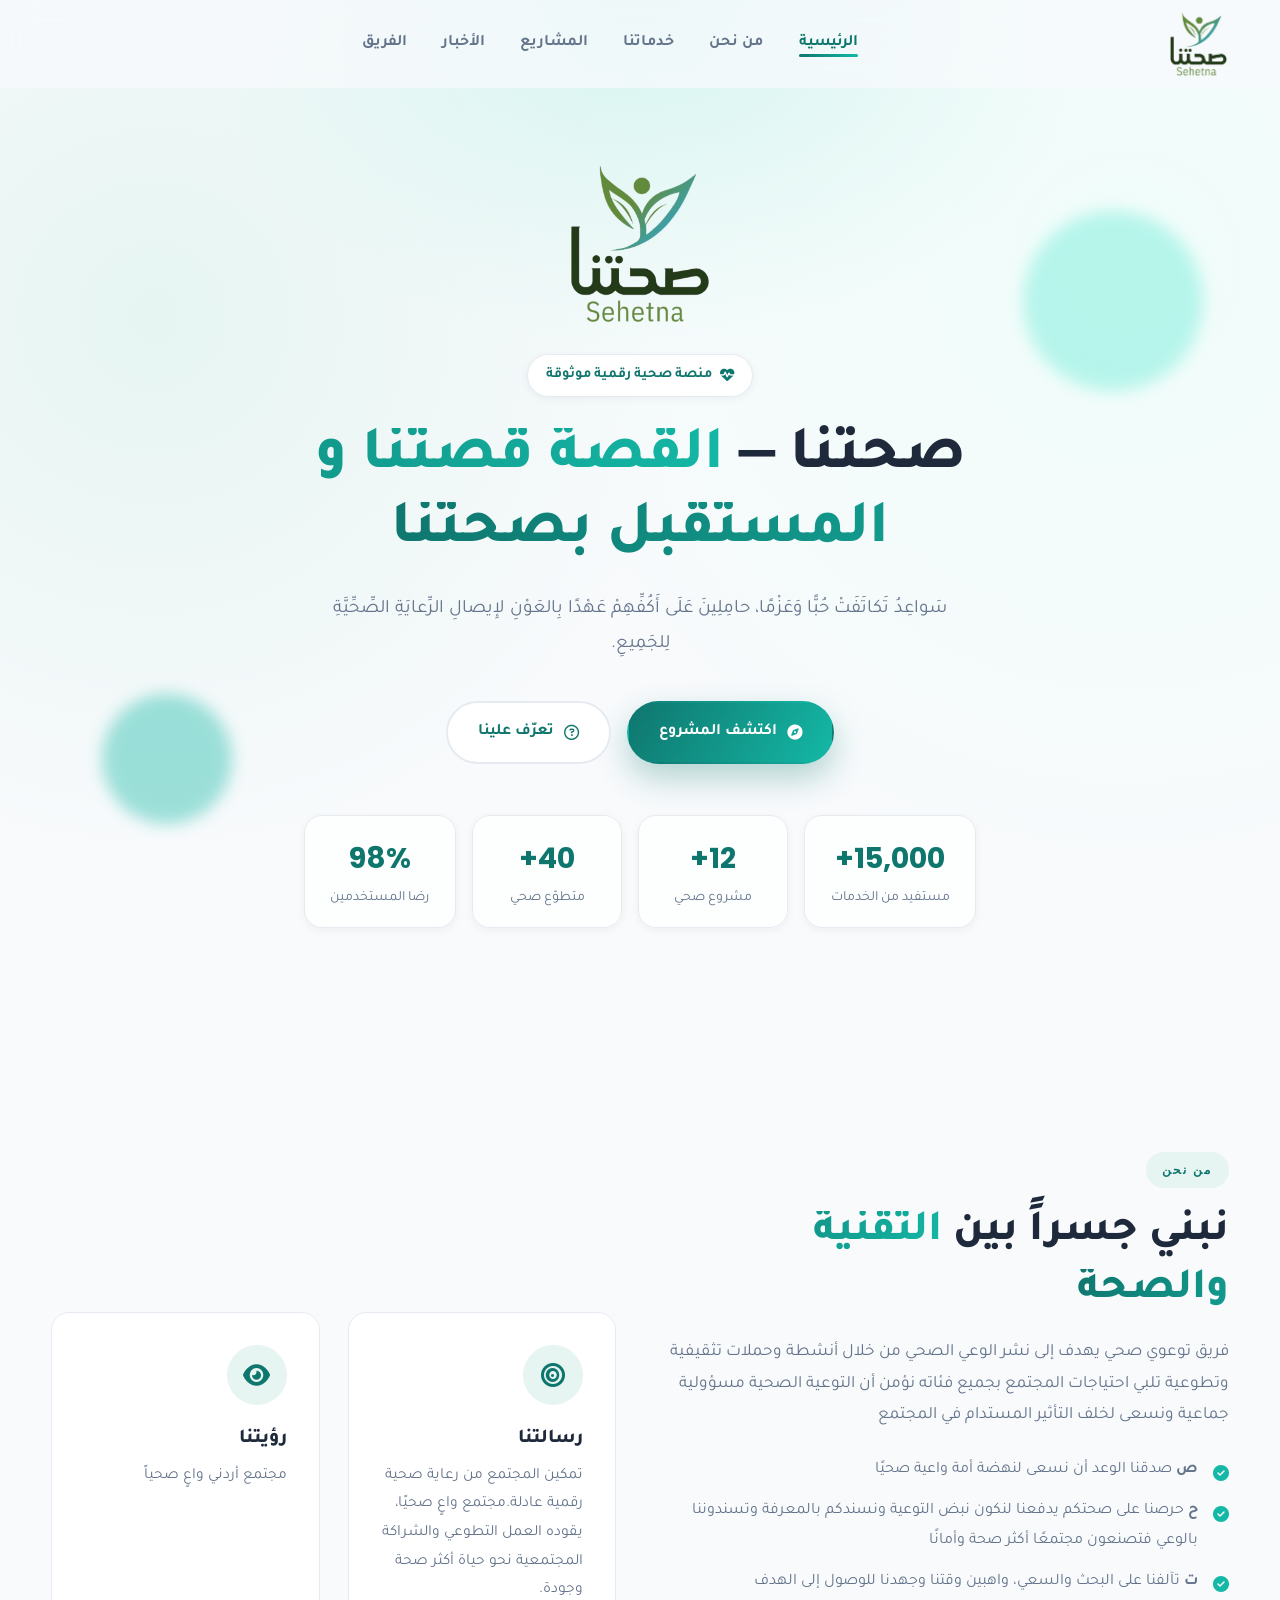
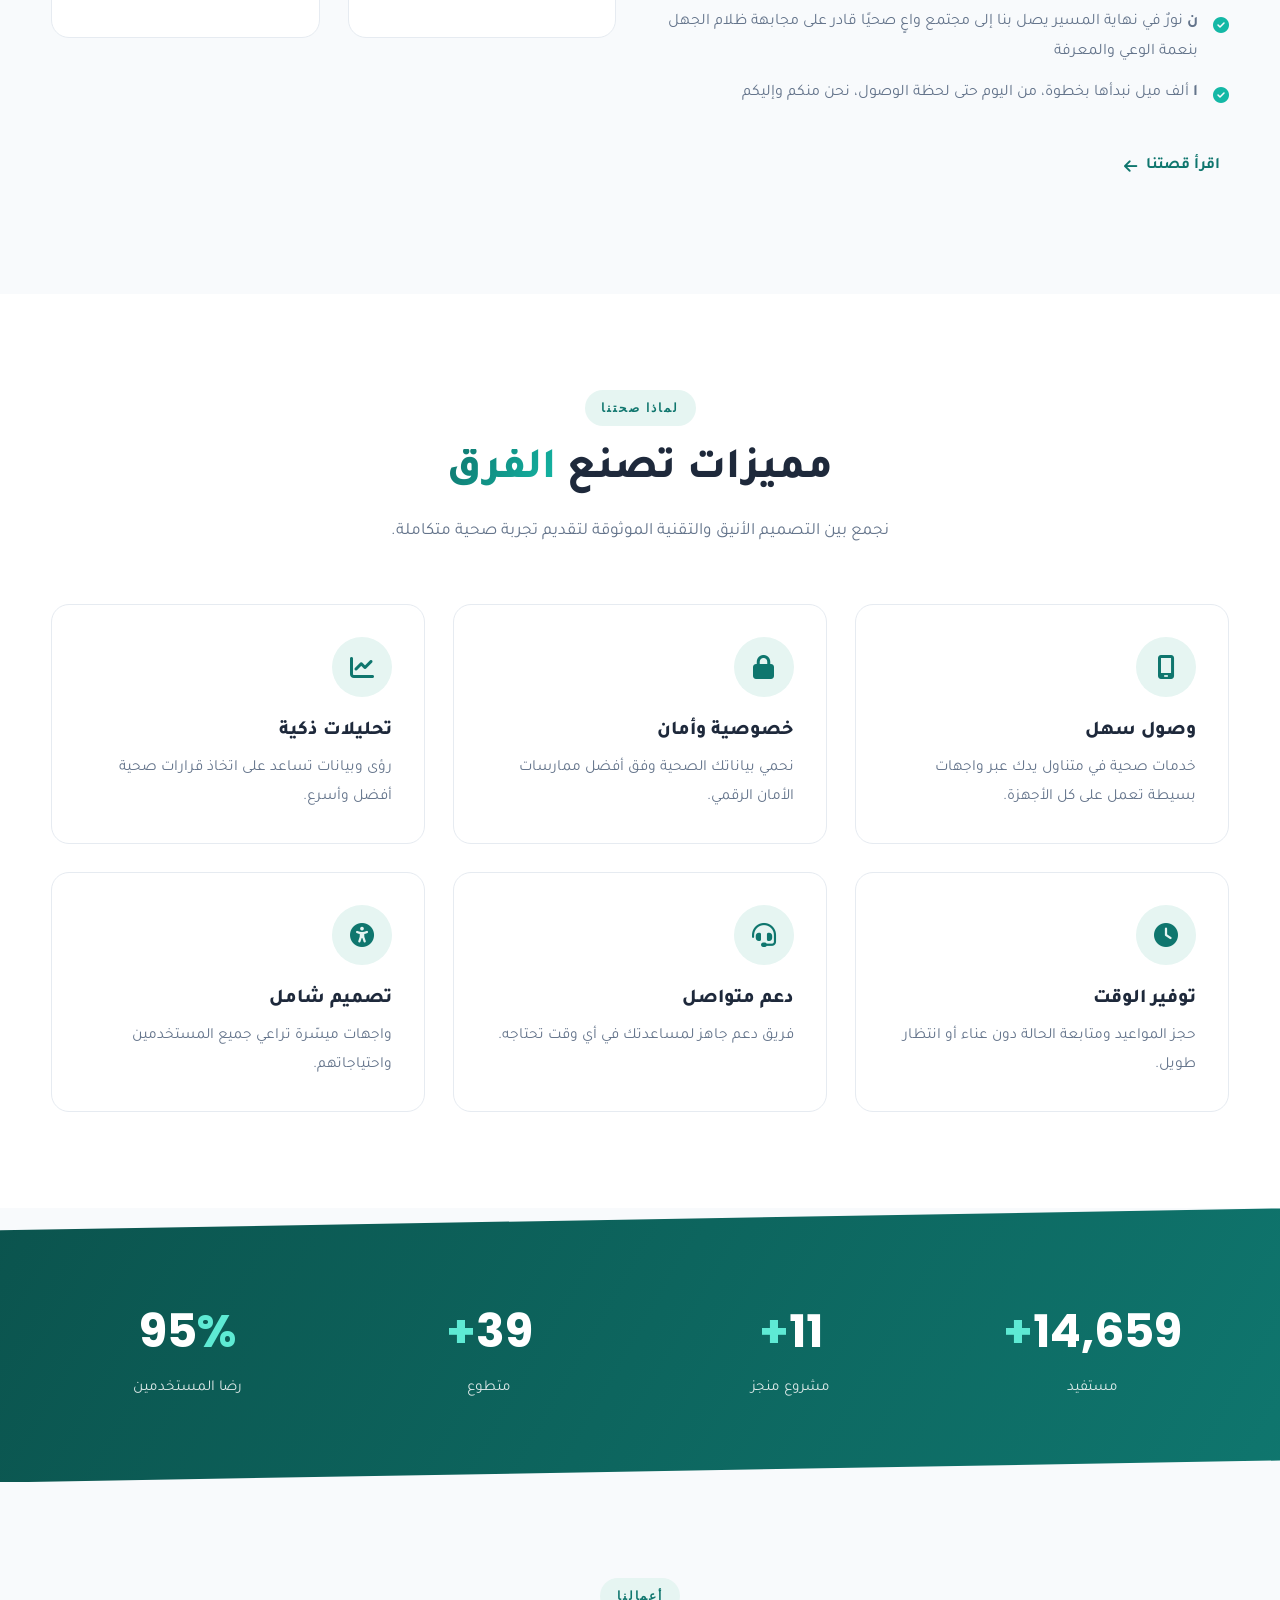
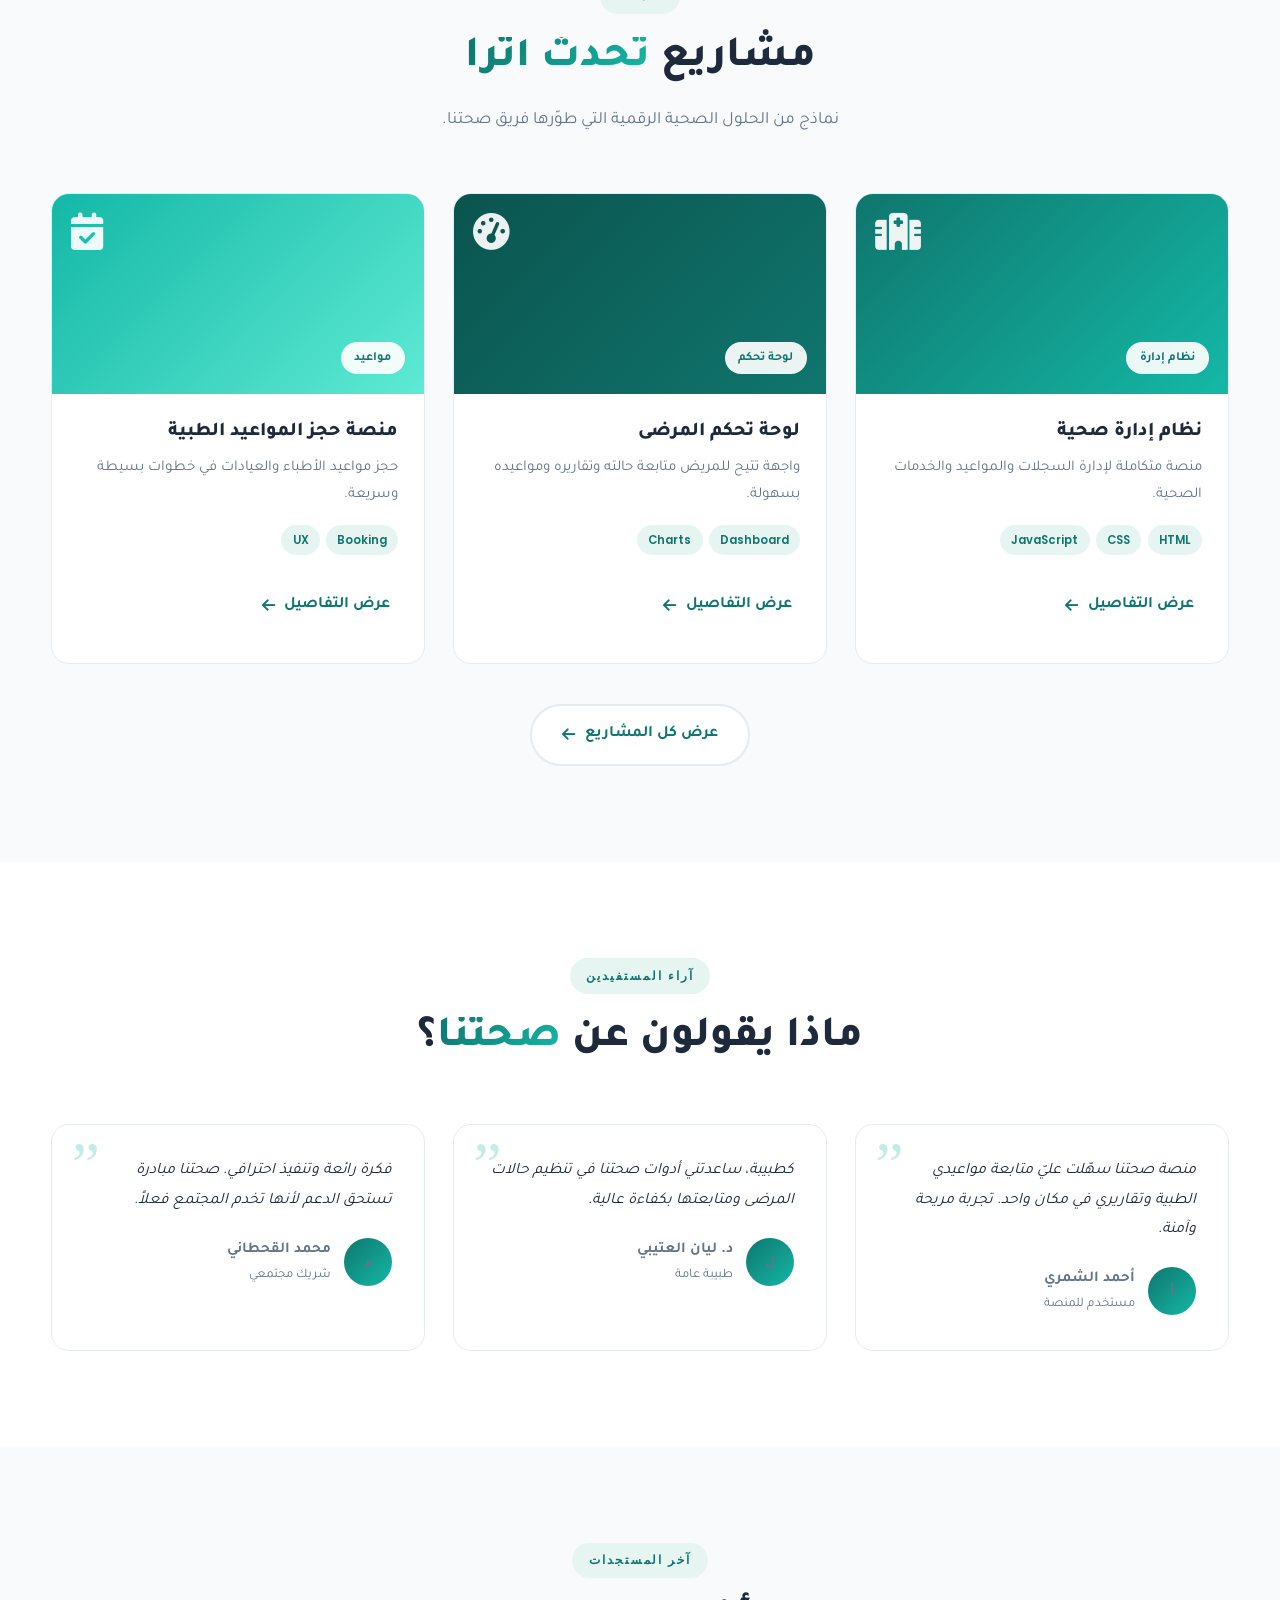
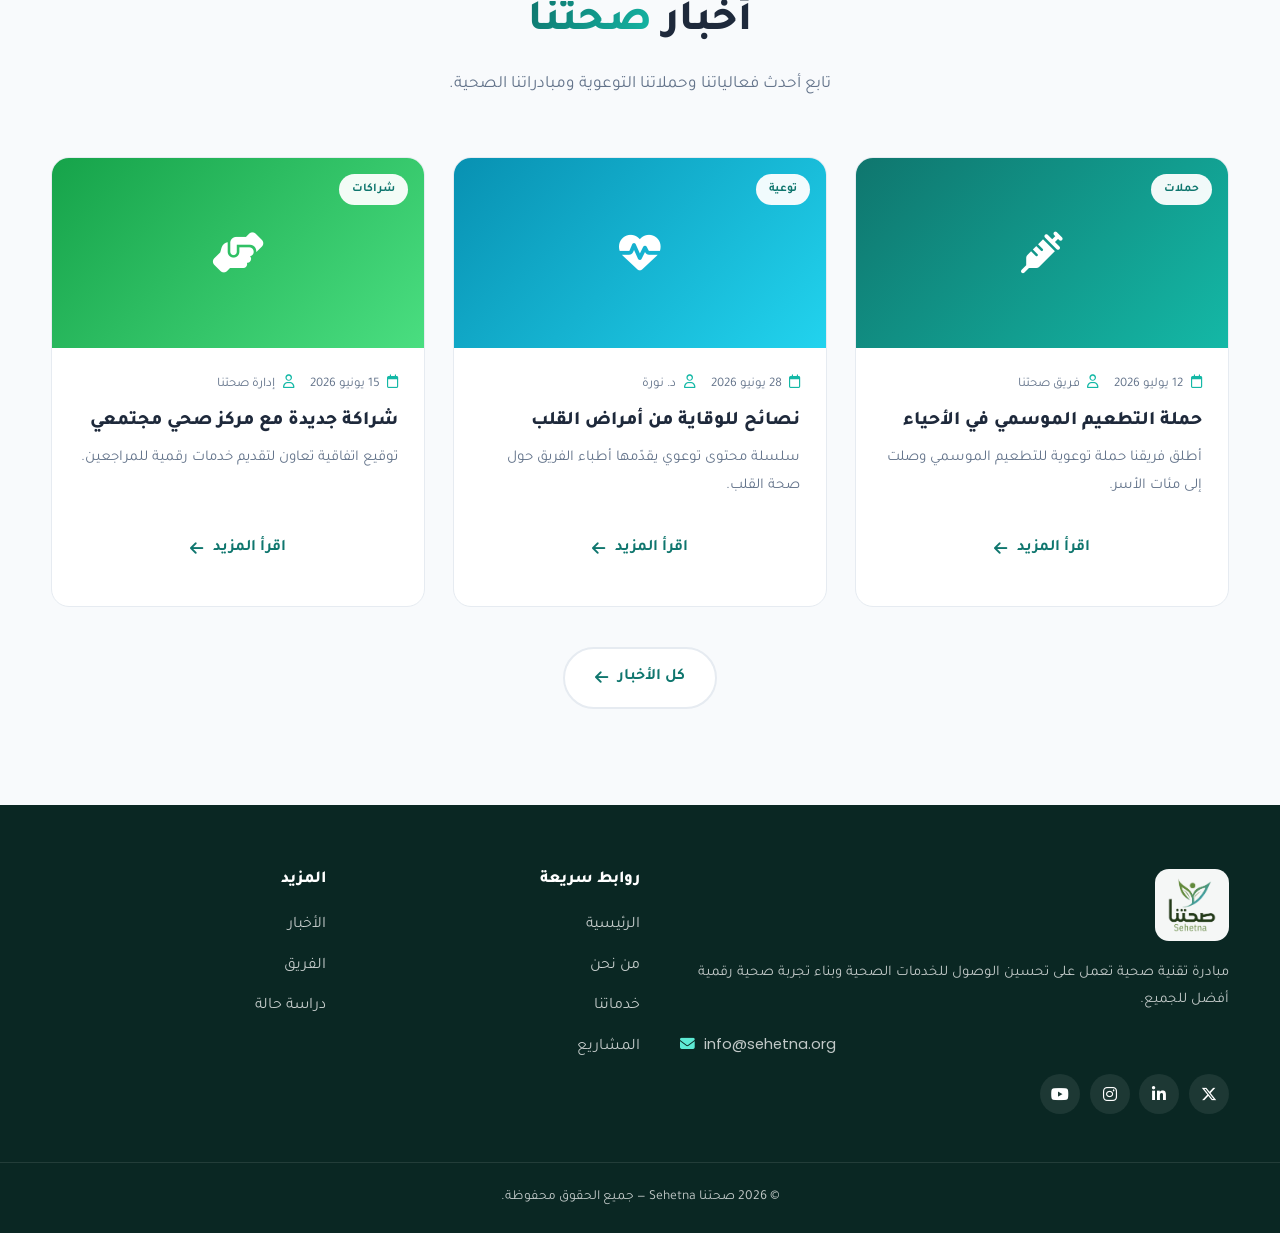
==== commit e347c46a: "update the Logo of se7tna" ====
--- a/index.html
+++ b/index.html
@@ -1,4 +1,4 @@
-﻿<!DOCTYPE html>
+<!DOCTYPE html>
 <html lang="ar" dir="rtl">
   <head>
     <meta charset="UTF-8" />
@@ -54,10 +54,6 @@
       <nav class="nav container" aria-label="التنقل الرئيسي">
         <a href="index.html" class="nav__brand" aria-label="صحتنا الصفحة الرئيسية">
           <img src="assets/images/logo.png" alt="شعار صحتنا" />
-          <span class="nav__brand-text">
-            <b>صحتنا</b>
-            <span>SEHETNA</span>
-          </span>
         </a>
 
         <ul class="nav__menu" id="navMenu">
@@ -489,7 +485,6 @@
           <div class="footer__col">
             <div class="footer__brand">
               <img src="assets/images/logo.png" alt="شعار صحتنا" />
-              <b>صحتنا</b>
             </div>
             <p>
               مبادرة تقنية صحية تعمل على تحسين الوصول للخدمات الصحية وبناء تجربة
--- a/assets/css/common.css
+++ b/assets/css/common.css
@@ -50,7 +50,7 @@
   --transition: 0.3s cubic-bezier(0.4, 0, 0.2, 1);
 
   /* Layout */
-  --header-h: 78px;
+  --header-h: 88px;
   --container: 1200px;
 
   /* Fonts */
@@ -295,32 +295,14 @@
 .nav__brand {
   display: flex;
   align-items: center;
-  gap: 0.7rem;
-  font-weight: 800;
+  flex-shrink: 0;
 }
 
 .nav__brand img {
-  height: 48px;
+  height: 68px;
   width: auto;
-}
-
-.nav__brand-text {
-  display: flex;
-  flex-direction: column;
-  line-height: 1.1;
-}
-
-.nav__brand-text b {
-  font-size: 1.2rem;
-  color: var(--primary);
-}
-
-.nav__brand-text span {
-  font-family: var(--font-en);
-  font-size: 0.68rem;
-  letter-spacing: 0.24em;
-  color: var(--text-muted);
-  text-transform: uppercase;
+  display: block;
+  object-fit: contain;
 }
 
 .nav__menu {
@@ -611,20 +593,17 @@
 .footer__brand {
   display: flex;
   align-items: center;
-  gap: 0.7rem;
-  margin-bottom: 1rem;
+  margin-bottom: 1.2rem;
 }
 
 .footer__brand img {
-  height: 50px;
-  background: #fff;
-  padding: 4px;
-  border-radius: 10px;
-}
-
-.footer__brand b {
-  color: #fff;
-  font-size: 1.2rem;
+  height: 72px;
+  width: auto;
+  display: block;
+  object-fit: contain;
+  background: rgba(255, 255, 255, 0.96);
+  padding: 0.5rem 0.75rem;
+  border-radius: 14px;
 }
 
 .footer__col h4 {
--- a/assets/css/index.css
+++ b/assets/css/index.css
@@ -29,14 +29,11 @@
 }
 
 .hero__logo {
-  width: 92px;
-  height: 92px;
+  height: clamp(120px, 22vw, 168px);
+  width: auto;
+  display: block;
   object-fit: contain;
-  padding: 12px;
-  background: #fff;
-  border-radius: 26px;
-  box-shadow: var(--shadow);
-  margin-bottom: 1.5rem;
+  margin-bottom: 1.6rem;
 }
 
 .hero__badge {
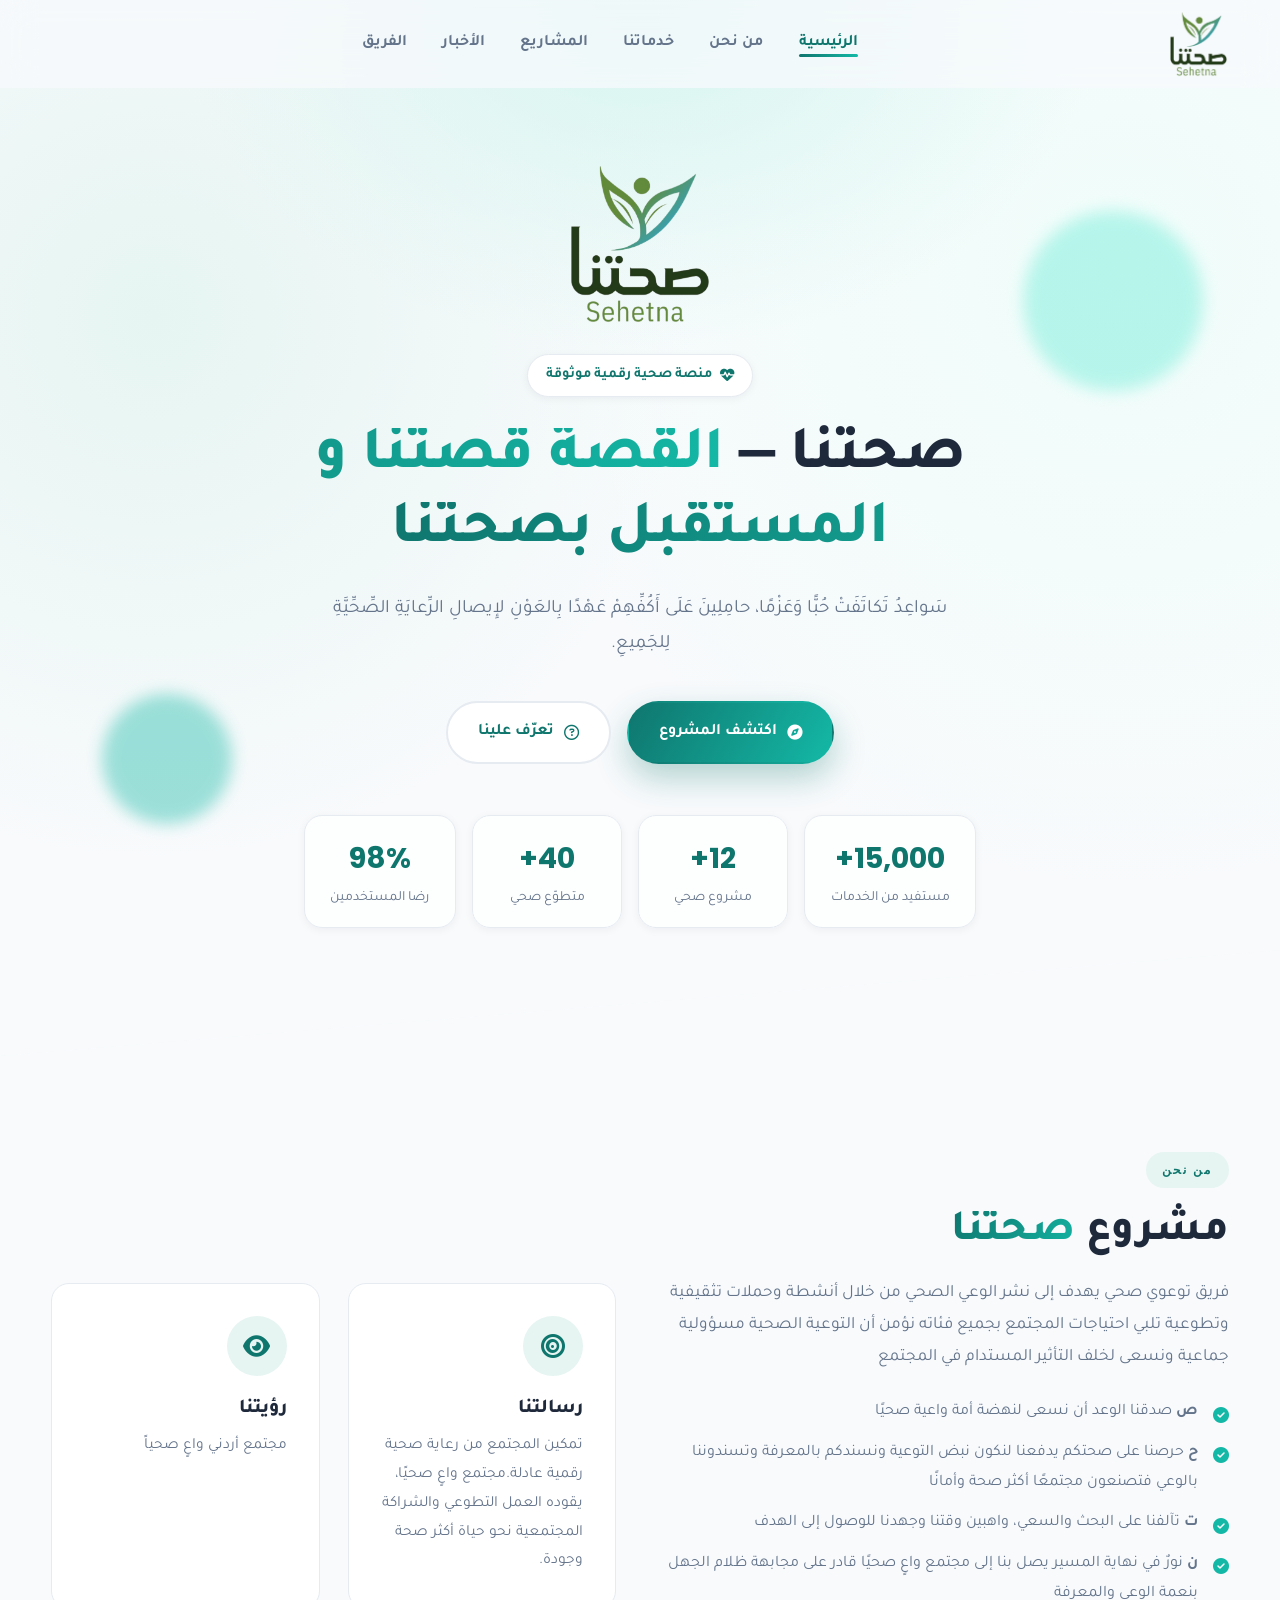
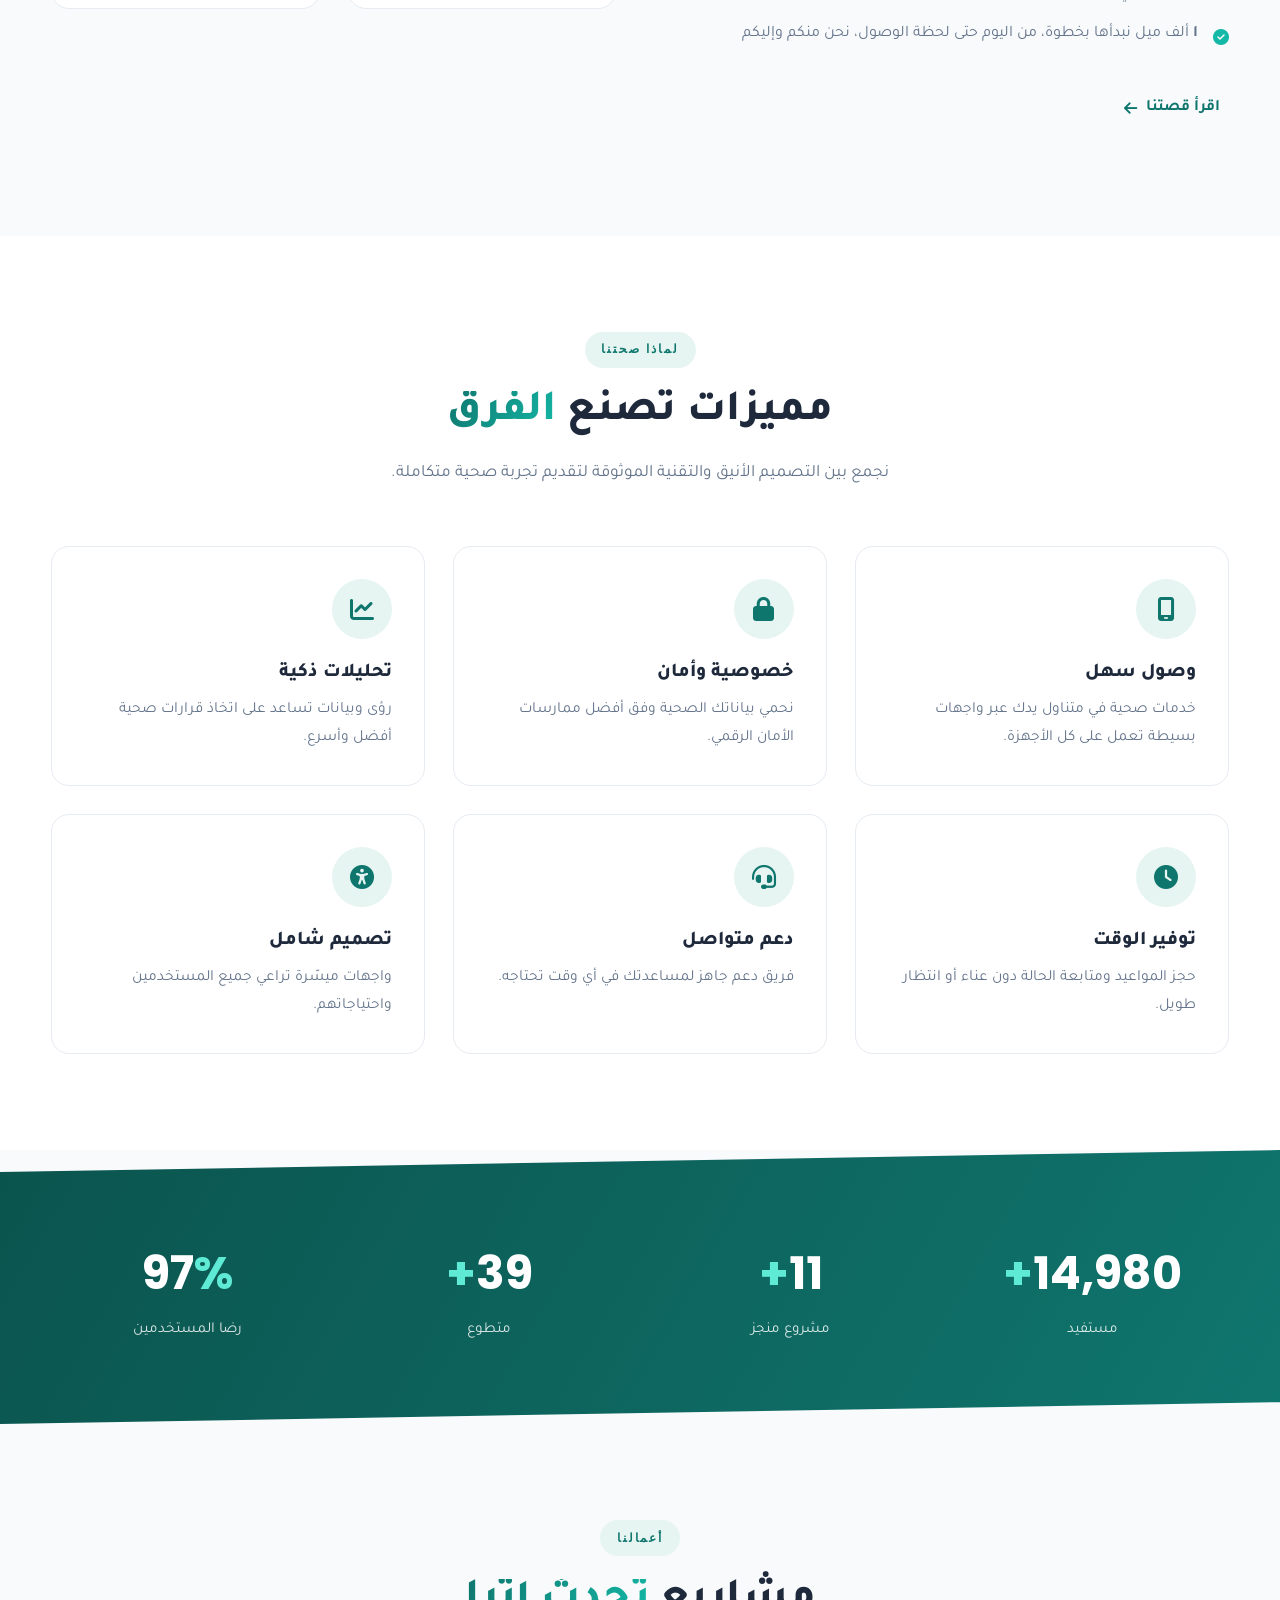
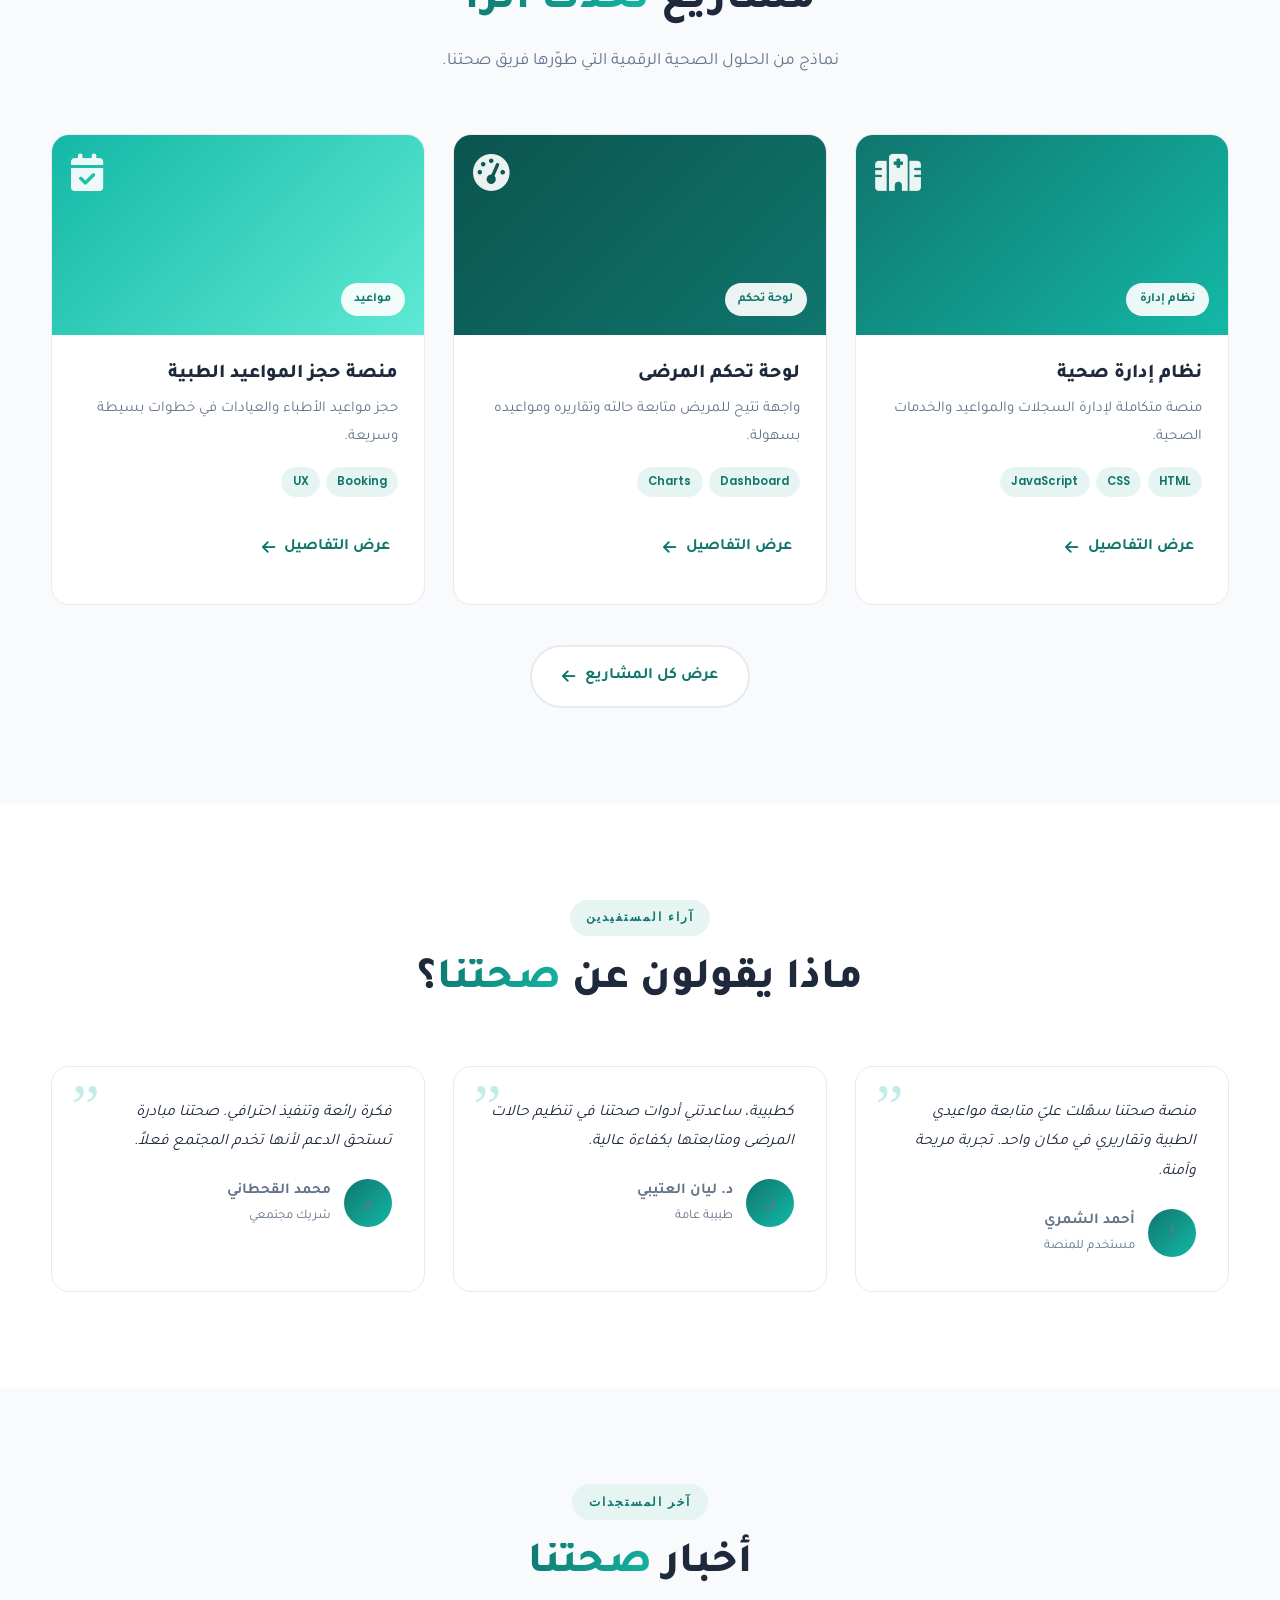
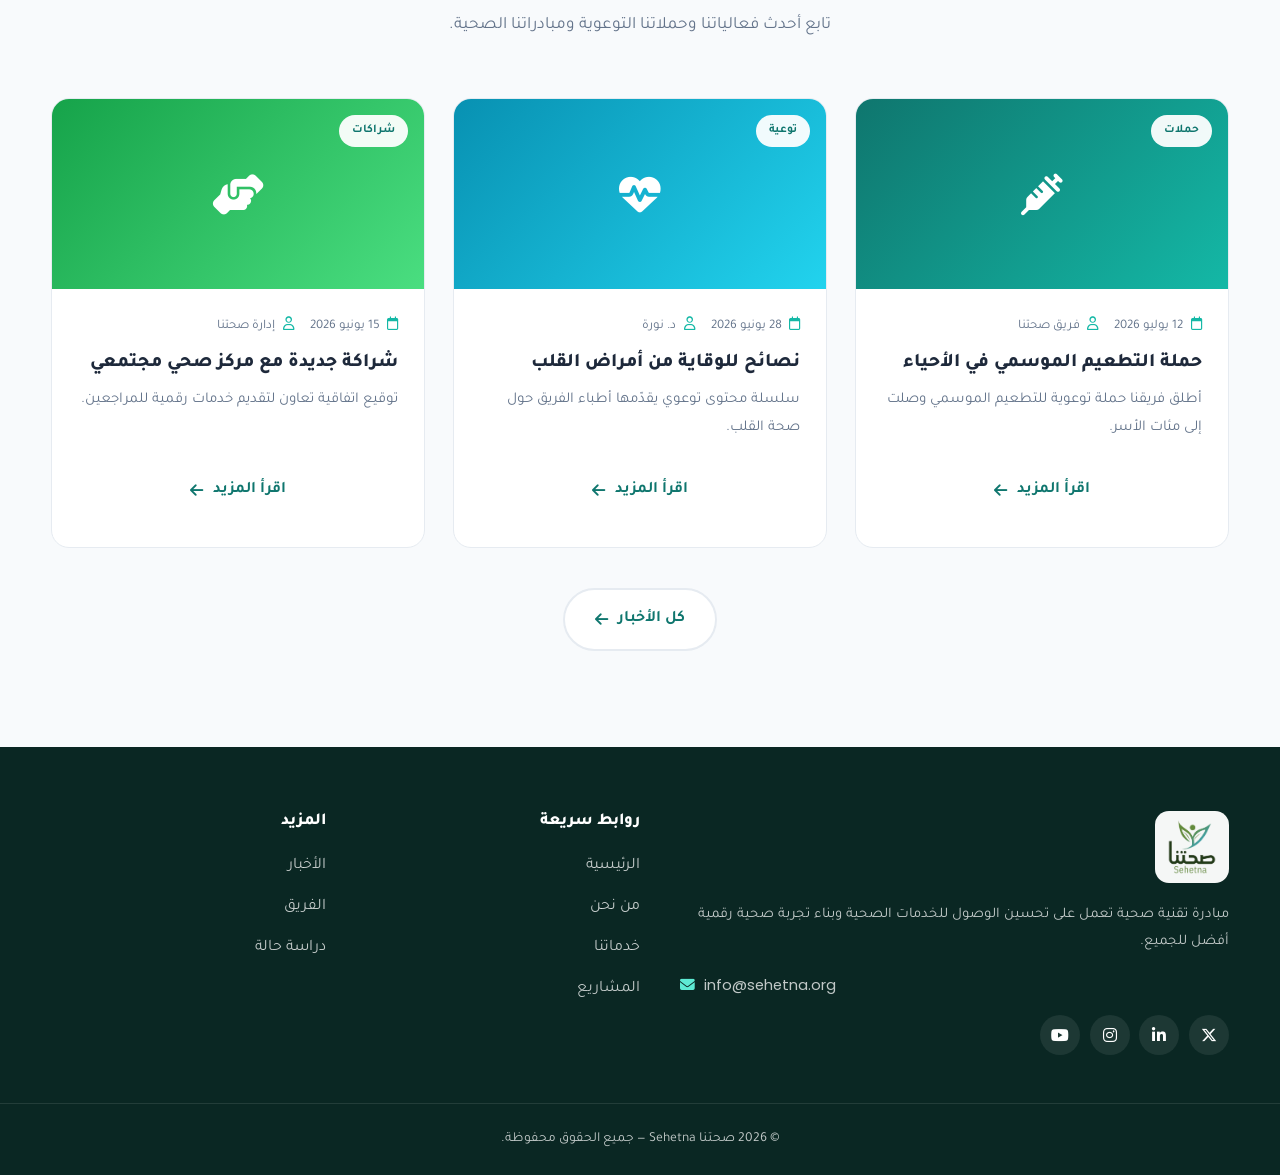
==== commit 27fc5b60: "update the web site" ====
--- a/index.html
+++ b/index.html
@@ -1,4 +1,4 @@
-<!DOCTYPE html>
+﻿<!DOCTYPE html>
 <html lang="ar" dir="rtl">
   <head>
     <meta charset="UTF-8" />
@@ -133,7 +133,7 @@
           <div class="reveal">
             <span class="eyebrow">من نحن</span>
             <h2 class="section__title">
-              نبني جسراً بين <span class="text-gradient">التقنية والصحة</span>
+              مشروع<span class="text-gradient"> صحتنا</span>
             </h2>
             <p class="section__desc" style="margin-bottom: 1.5rem">
               فريق توعوي صحي يهدف إلى نشر الوعي الصحي من خلال أنشطة
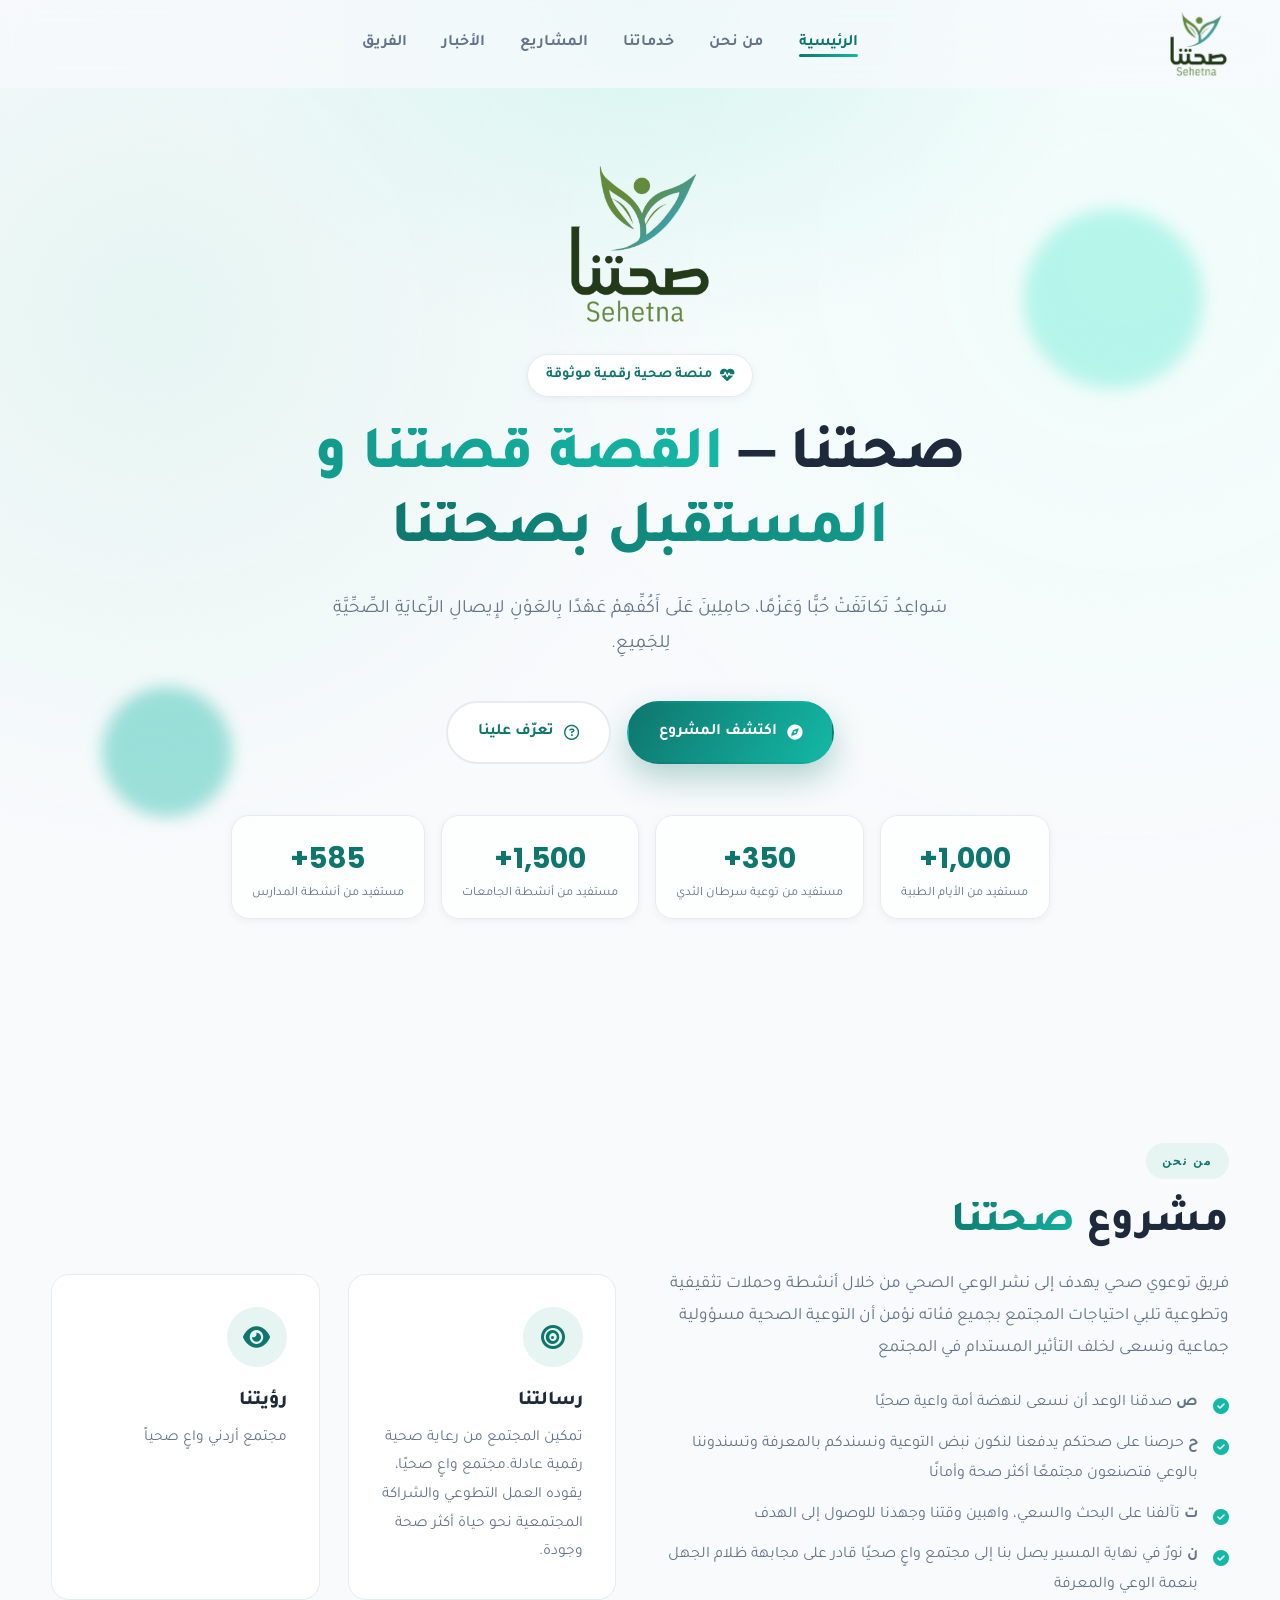
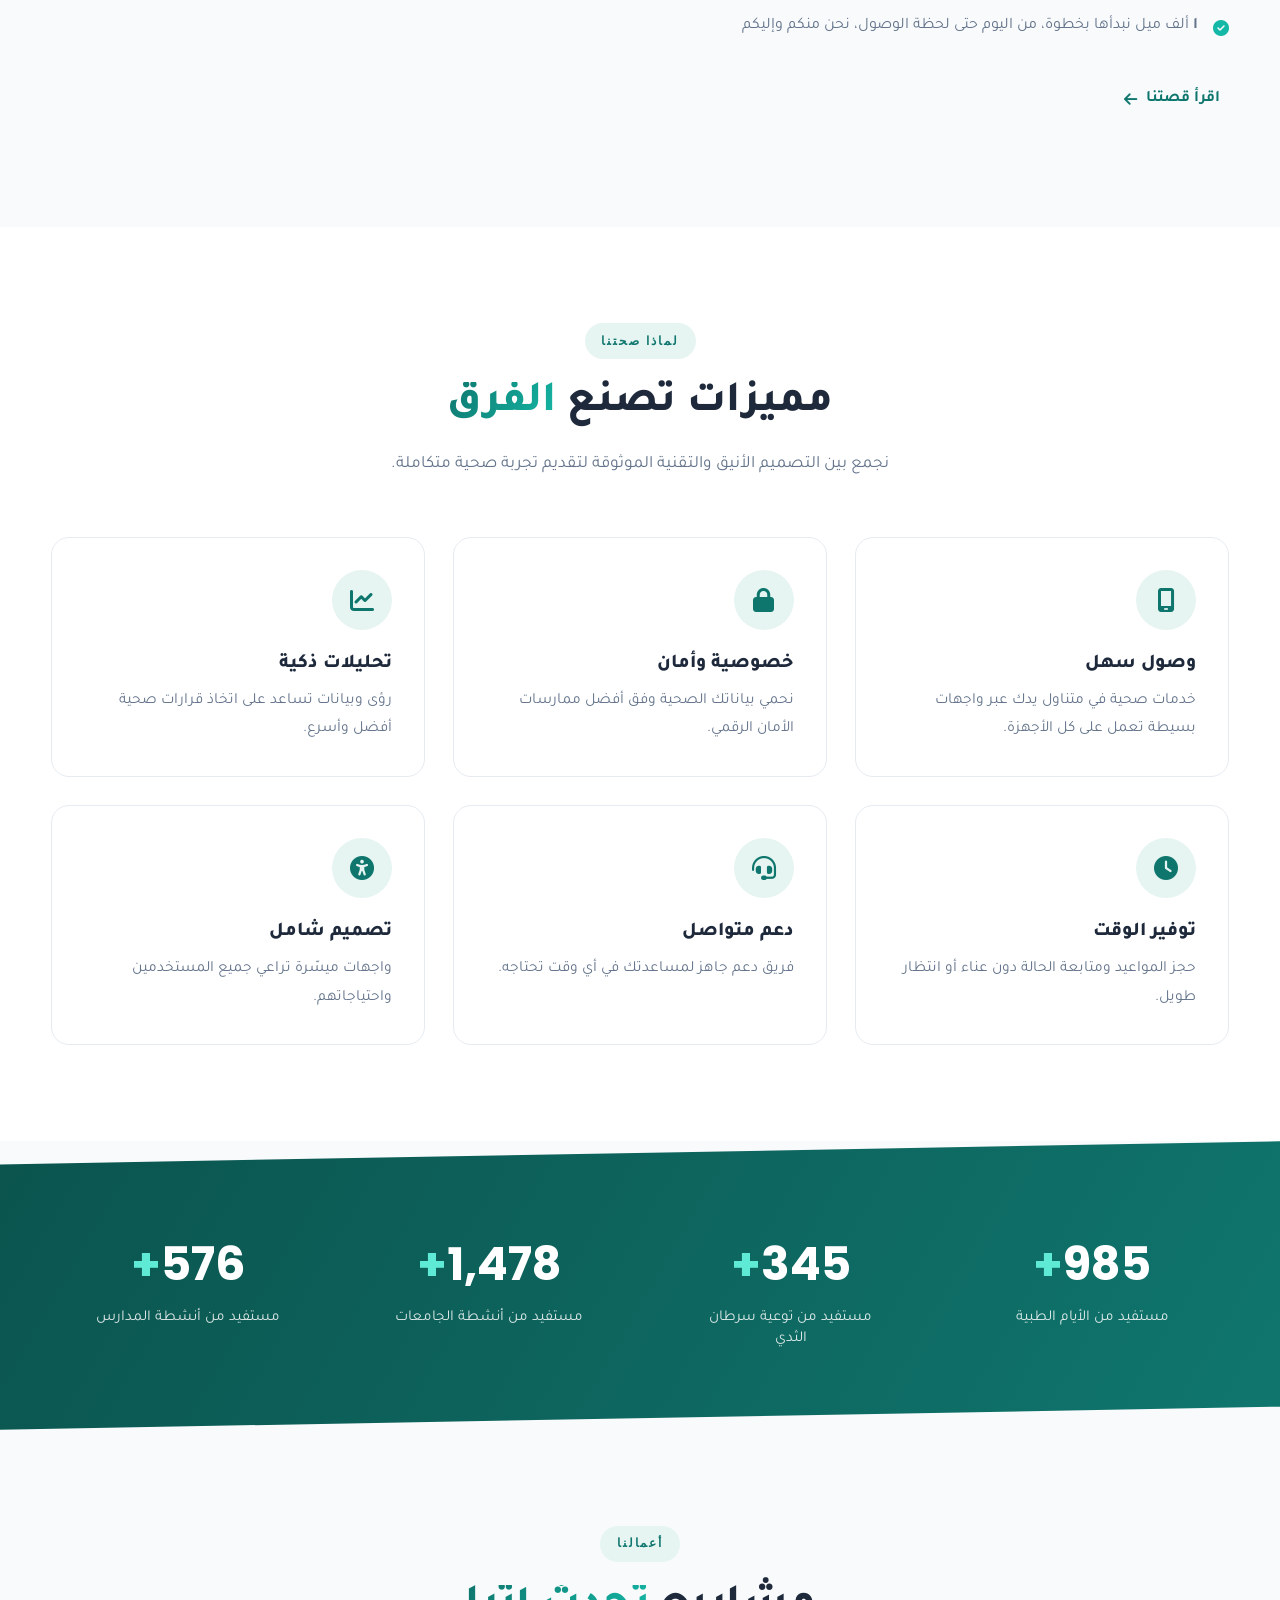
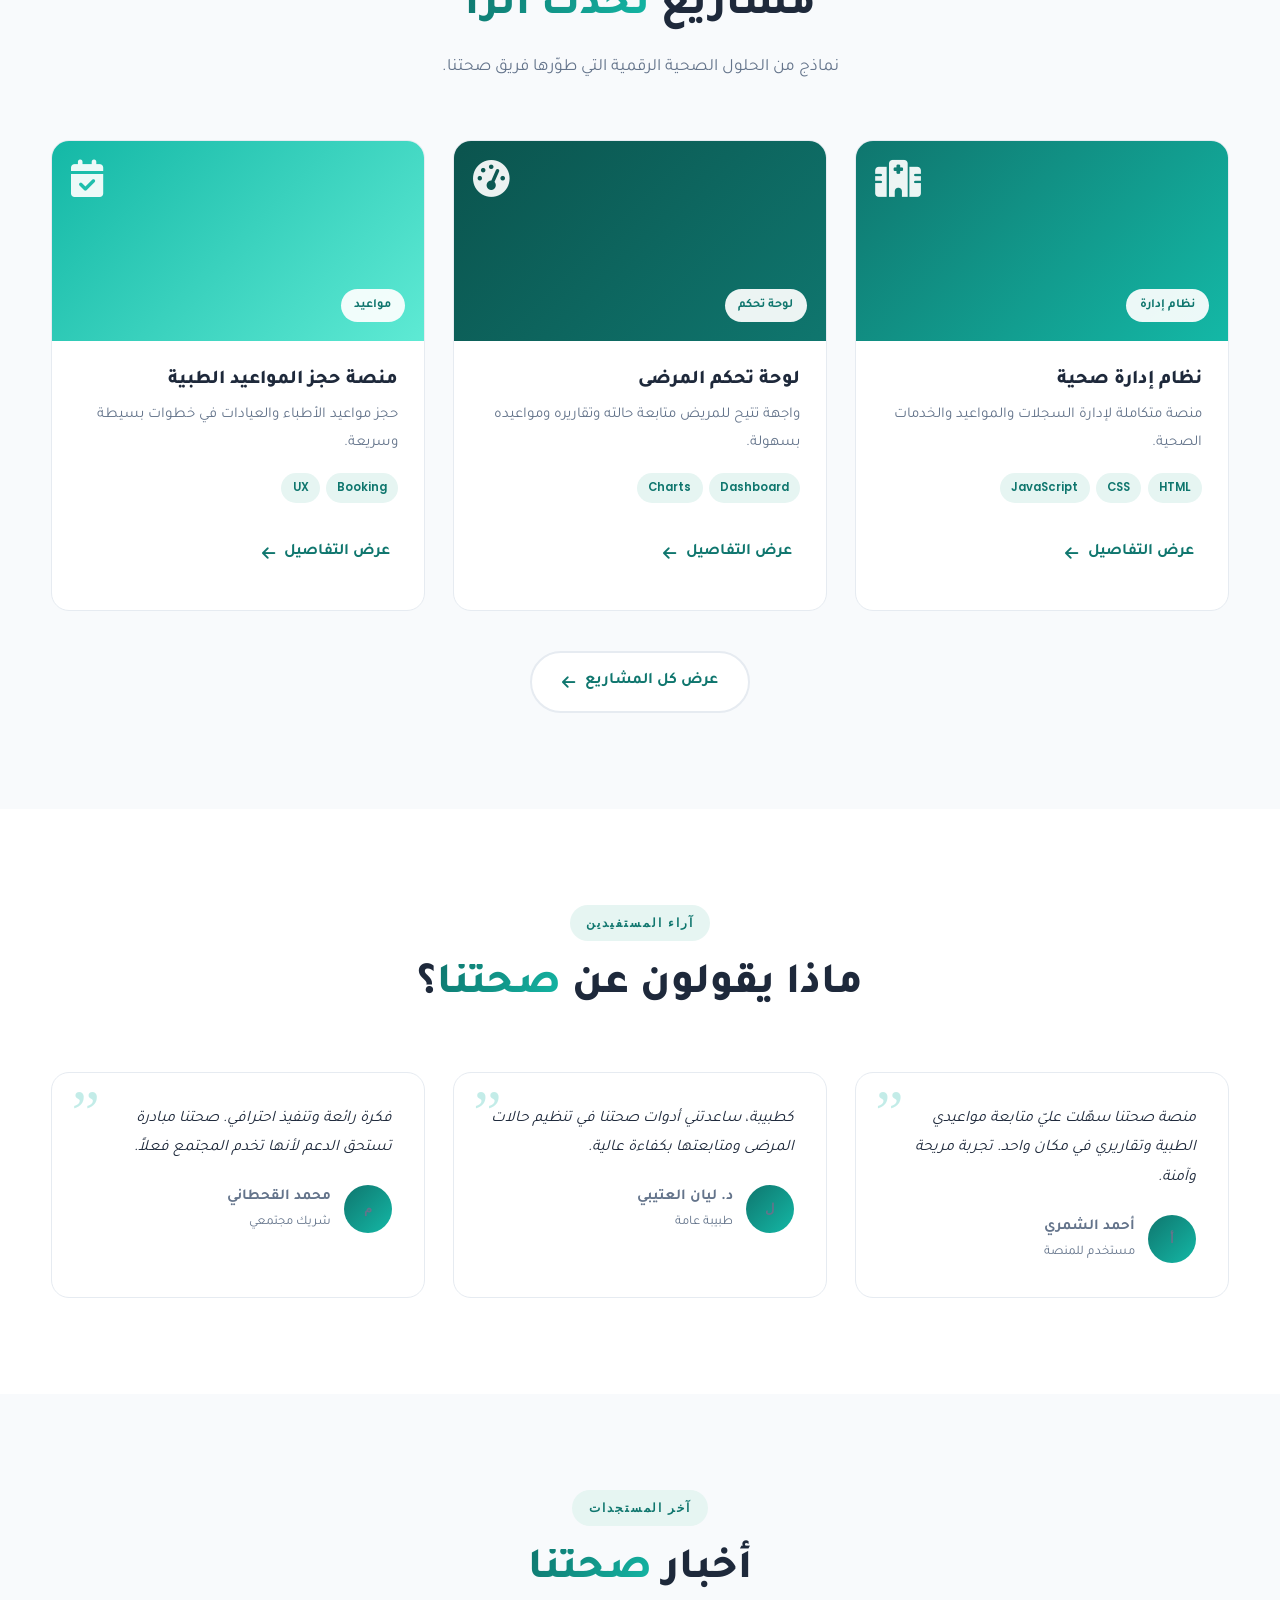
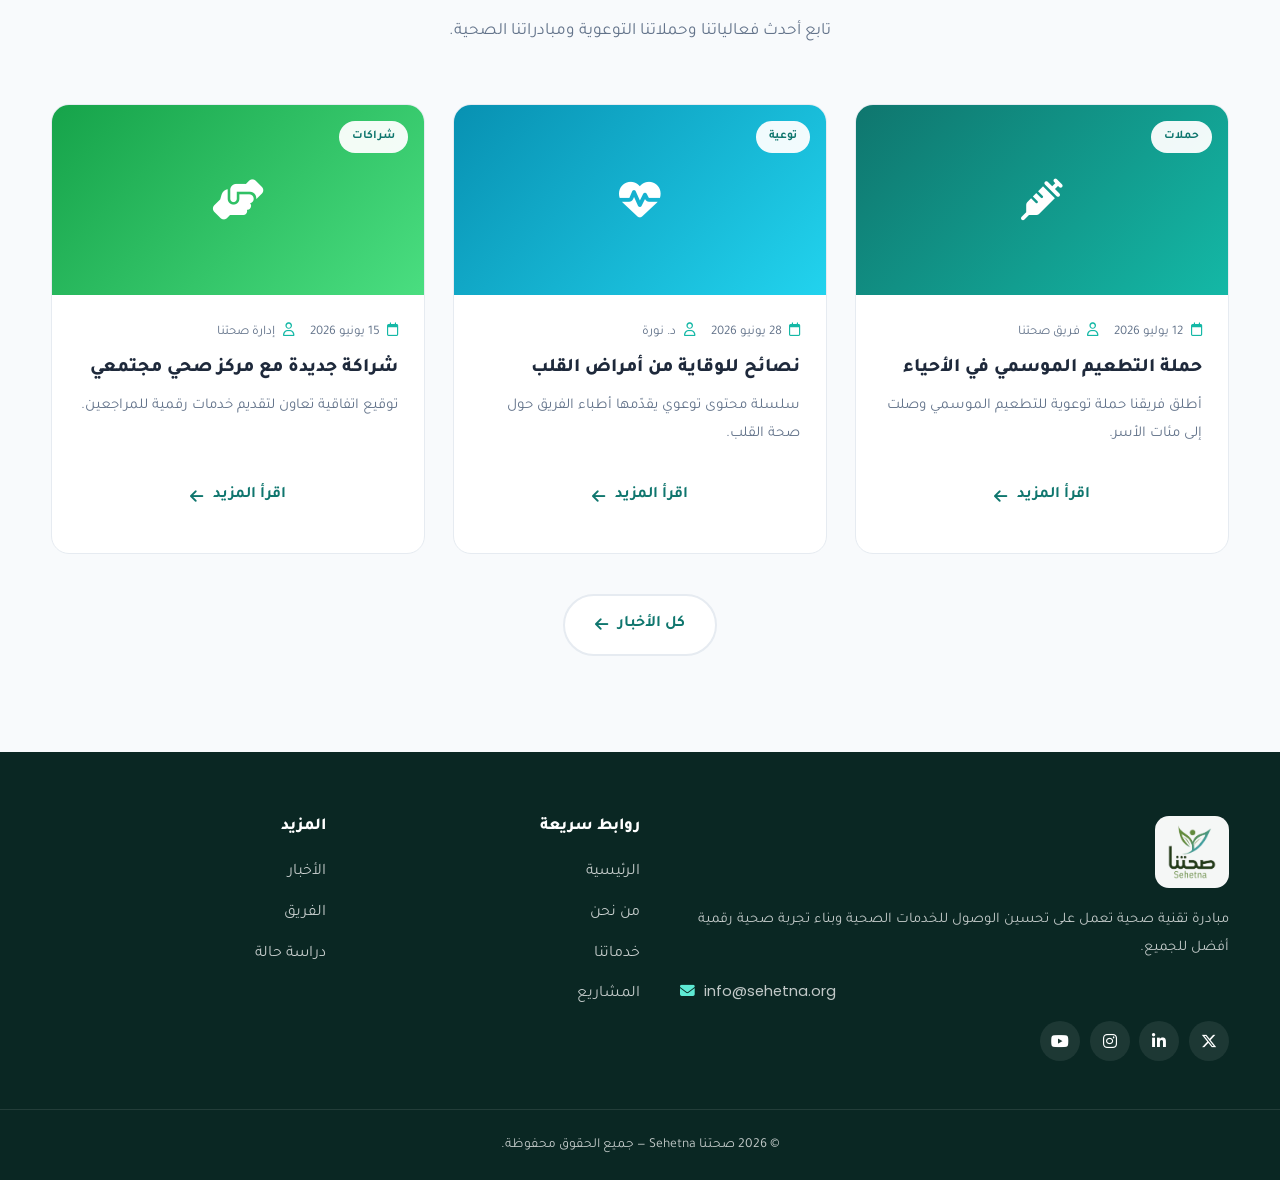
==== commit 861e445b: "update the repo" ====
--- a/index.html
+++ b/index.html
@@ -108,20 +108,20 @@
 
           <div class="hero__mini-stats">
             <div>
-              <div class="num" data-count="15000" data-suffix="+">0</div>
-              <div class="lbl">مستفيد من الخدمات</div>
+              <div class="num" data-count="1000" data-suffix="+">0</div>
+              <div class="lbl">مستفيد من الأيام الطبية</div>
             </div>
             <div>
-              <div class="num" data-count="12" data-suffix="+">0</div>
-              <div class="lbl">مشروع صحي</div>
+              <div class="num" data-count="350" data-suffix="+">0</div>
+              <div class="lbl">مستفيد من توعية سرطان الثدي</div>
             </div>
             <div>
-              <div class="num" data-count="40" data-suffix="+">0</div>
-              <div class="lbl">متطوّع صحي</div>
+              <div class="num" data-count="1500" data-suffix="+">0</div>
+              <div class="lbl">مستفيد من أنشطة الجامعات</div>
             </div>
             <div>
-              <div class="num" data-count="98" data-suffix="%">0</div>
-              <div class="lbl">رضا المستخدمين</div>
+              <div class="num" data-count="585" data-suffix="+">0</div>
+              <div class="lbl">مستفيد من أنشطة المدارس</div>
             </div>
           </div>
         </div>
@@ -233,27 +233,27 @@
           <div class="grid grid--4">
             <div class="reveal">
               <div class="stat__num">
-                <span data-count="15000">0</span><span class="plus">+</span>
-              </div>
-              <div class="stat__label">مستفيد</div>
+                <span data-count="1000">0</span><span class="plus">+</span>
+              </div>
+              <div class="stat__label">مستفيد من الأيام الطبية</div>
             </div>
             <div class="reveal">
               <div class="stat__num">
-                <span data-count="12">0</span><span class="plus">+</span>
-              </div>
-              <div class="stat__label">مشروع منجز</div>
+                <span data-count="350">0</span><span class="plus">+</span>
+              </div>
+              <div class="stat__label">مستفيد من توعية سرطان الثدي</div>
             </div>
             <div class="reveal">
               <div class="stat__num">
-                <span data-count="40">0</span><span class="plus">+</span>
-              </div>
-              <div class="stat__label">متطوع</div>
+                <span data-count="1500">0</span><span class="plus">+</span>
+              </div>
+              <div class="stat__label">مستفيد من أنشطة الجامعات</div>
             </div>
             <div class="reveal">
               <div class="stat__num">
-                <span data-count="98">0</span><span class="plus">%</span>
-              </div>
-              <div class="stat__label">رضا المستخدمين</div>
+                <span data-count="585">0</span><span class="plus">+</span>
+              </div>
+              <div class="stat__label">مستفيد من أنشطة المدارس</div>
             </div>
           </div>
         </div>
--- a/assets/css/index.css
+++ b/assets/css/index.css
@@ -84,8 +84,9 @@
   background: rgba(255, 255, 255, 0.75);
   border: 1px solid var(--border);
   border-radius: var(--radius);
-  padding: 1rem 1.6rem;
-  min-width: 150px;
+  padding: 1rem 1.25rem;
+  min-width: 170px;
+  max-width: 220px;
   box-shadow: var(--shadow-sm);
 }
 
@@ -97,8 +98,9 @@
 }
 
 .hero__mini-stats .lbl {
-  font-size: 0.88rem;
+  font-size: 0.8rem;
   color: var(--text-muted);
+  line-height: 1.35;
 }
 
 /* Decorative floating blobs */
@@ -166,6 +168,9 @@
 .stat__label {
   color: rgba(255, 255, 255, 0.85);
   font-size: 0.95rem;
+  line-height: 1.4;
+  max-width: 12rem;
+  margin-inline: auto;
 }
 
 
--- a/assets/css/news.css
+++ b/assets/css/news.css
@@ -41,6 +41,15 @@
 }
 .post__media--6 {
   background: linear-gradient(135deg, #db2777, #f472b6);
+}
+.post__media--7 {
+  background: linear-gradient(135deg, #0369a1, #38bdf8);
+}
+.post__media--8 {
+  background: linear-gradient(135deg, #4338ca, #818cf8);
+}
+.post__media--9 {
+  background: linear-gradient(135deg, #0d9488, #5eead4);
 }
 
 .post__cat {
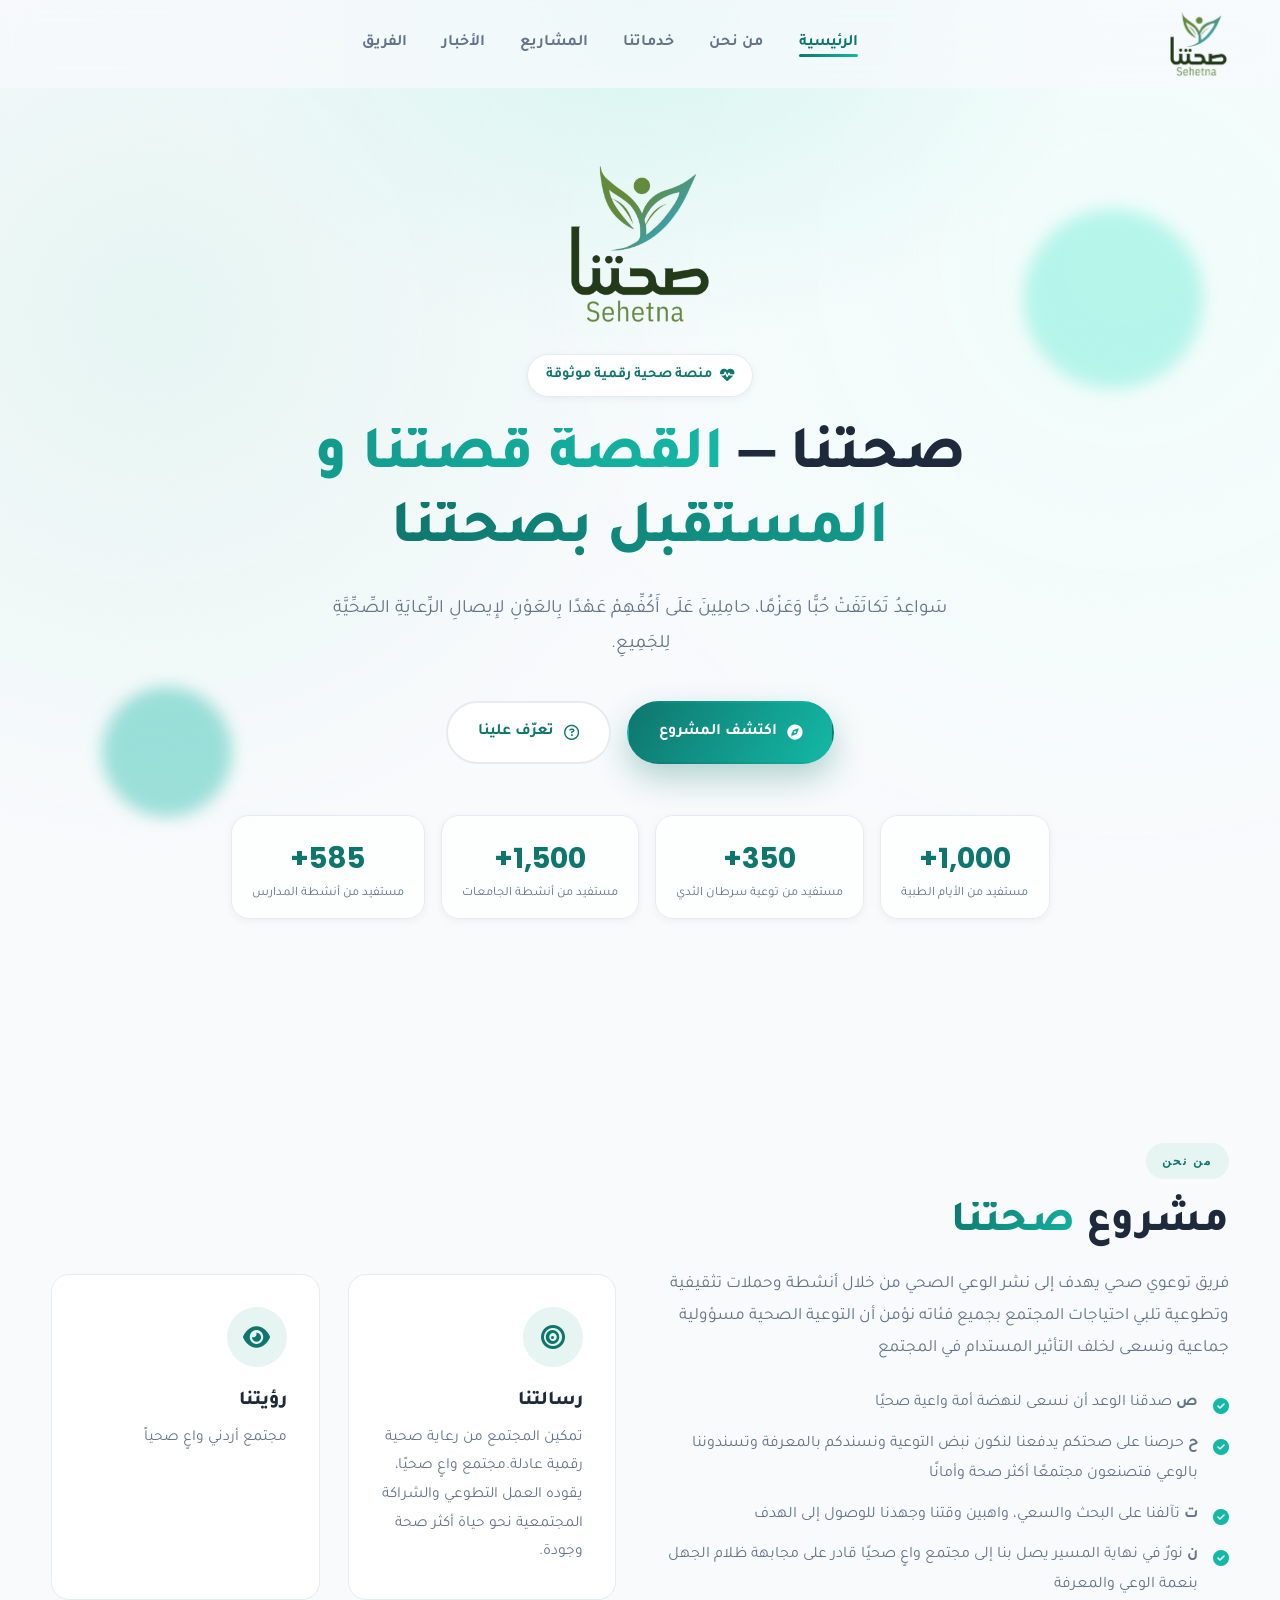
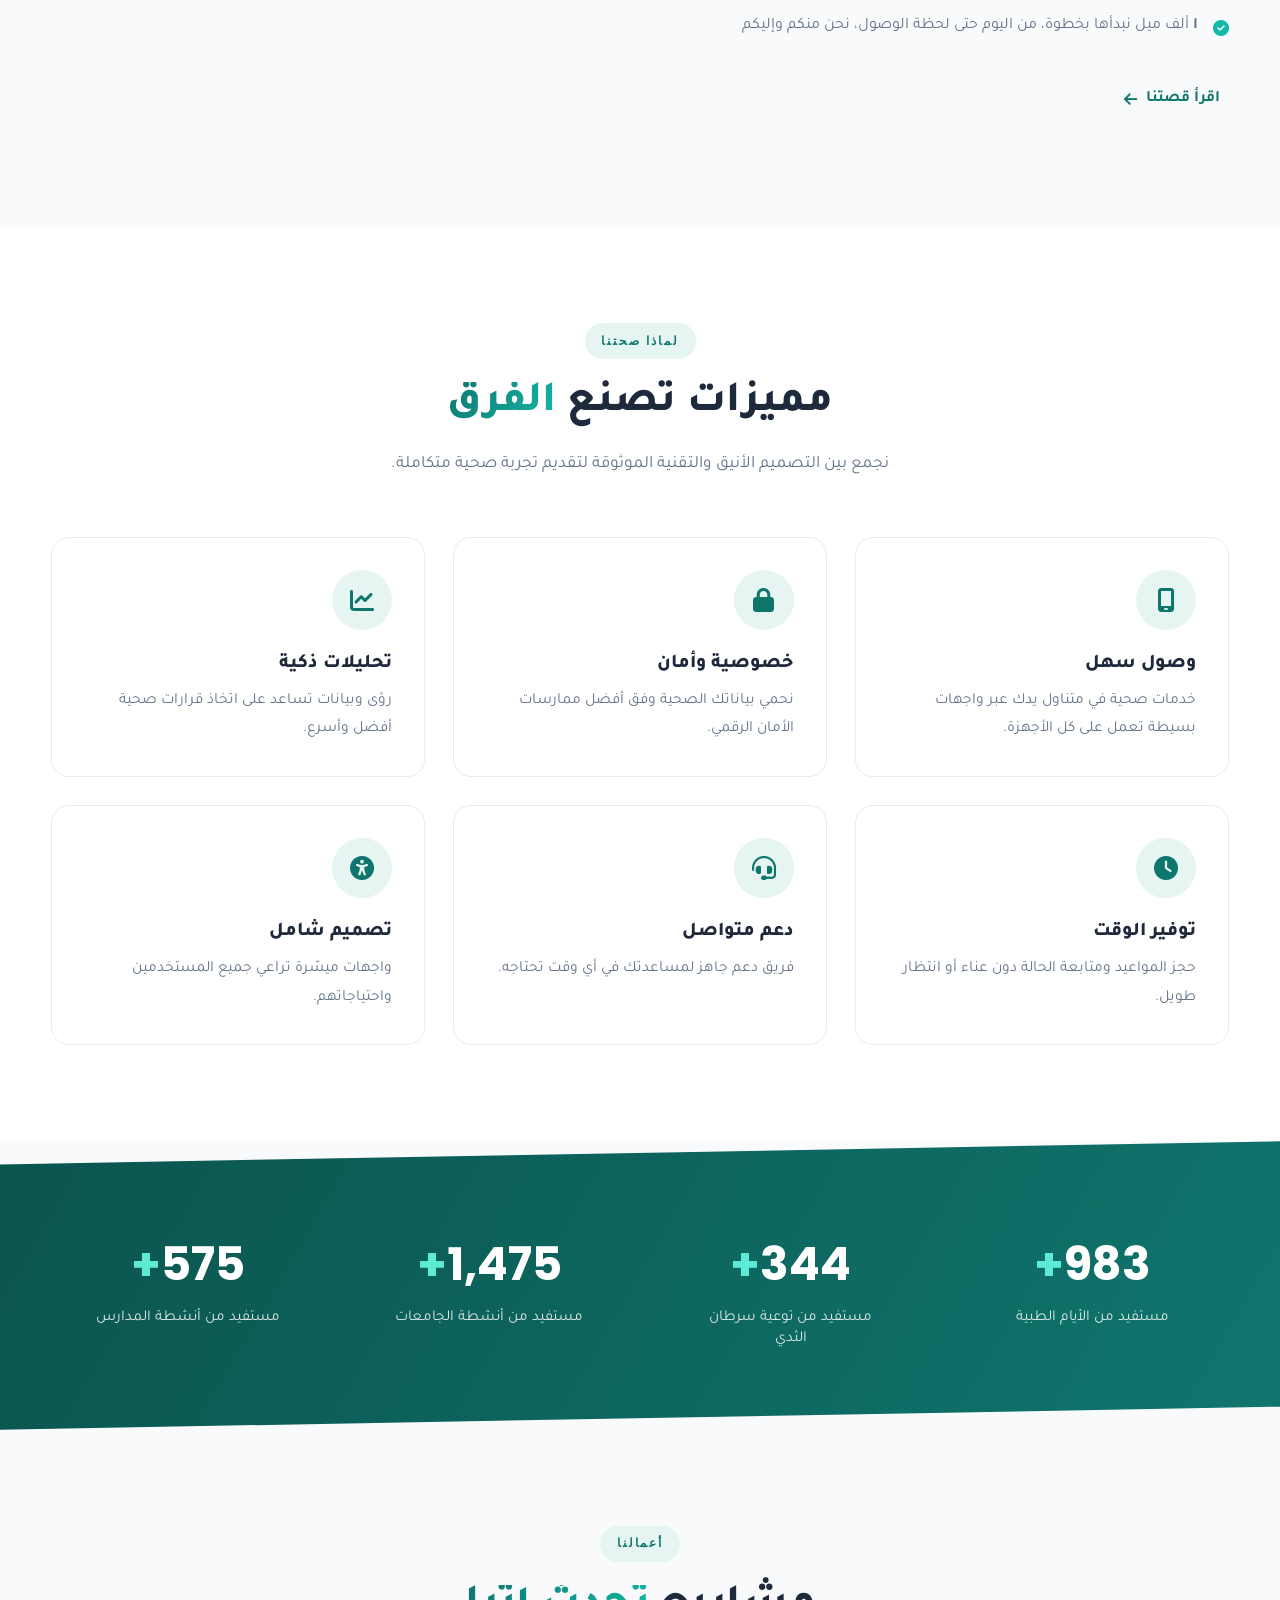
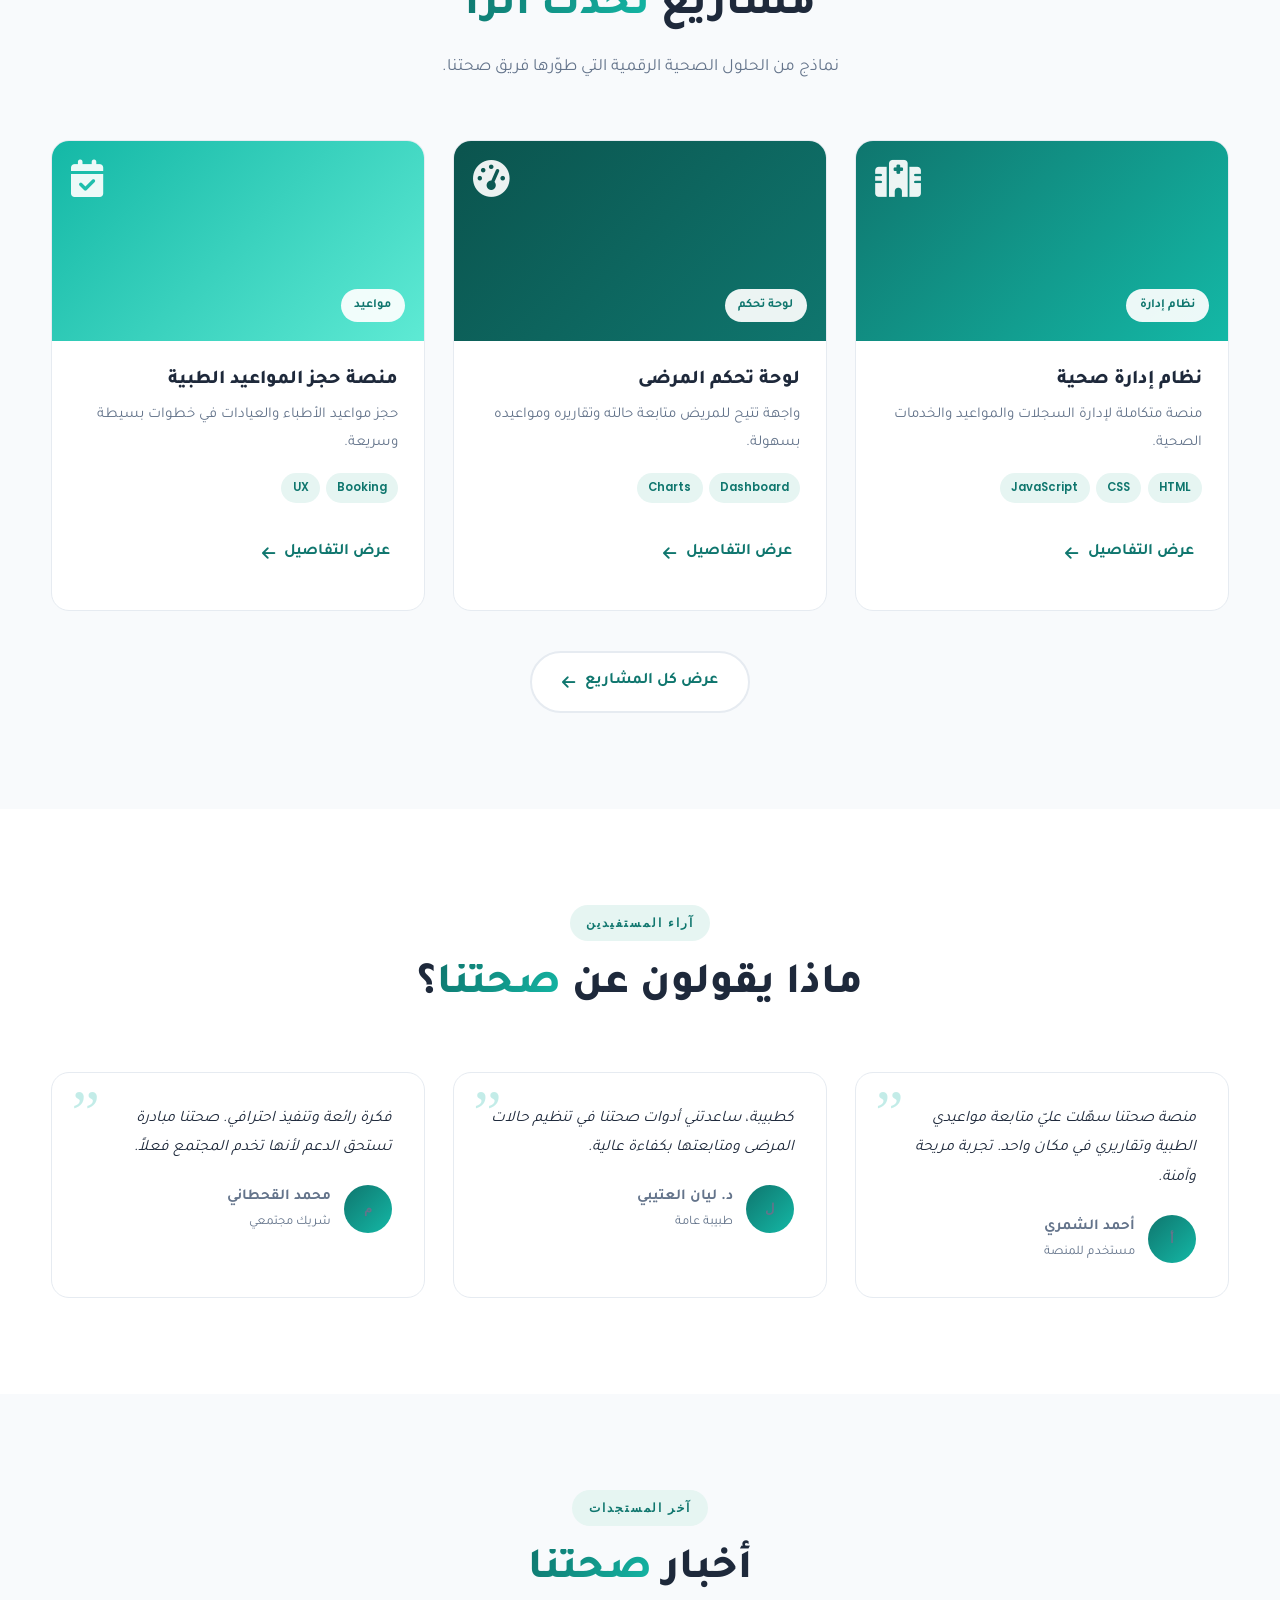
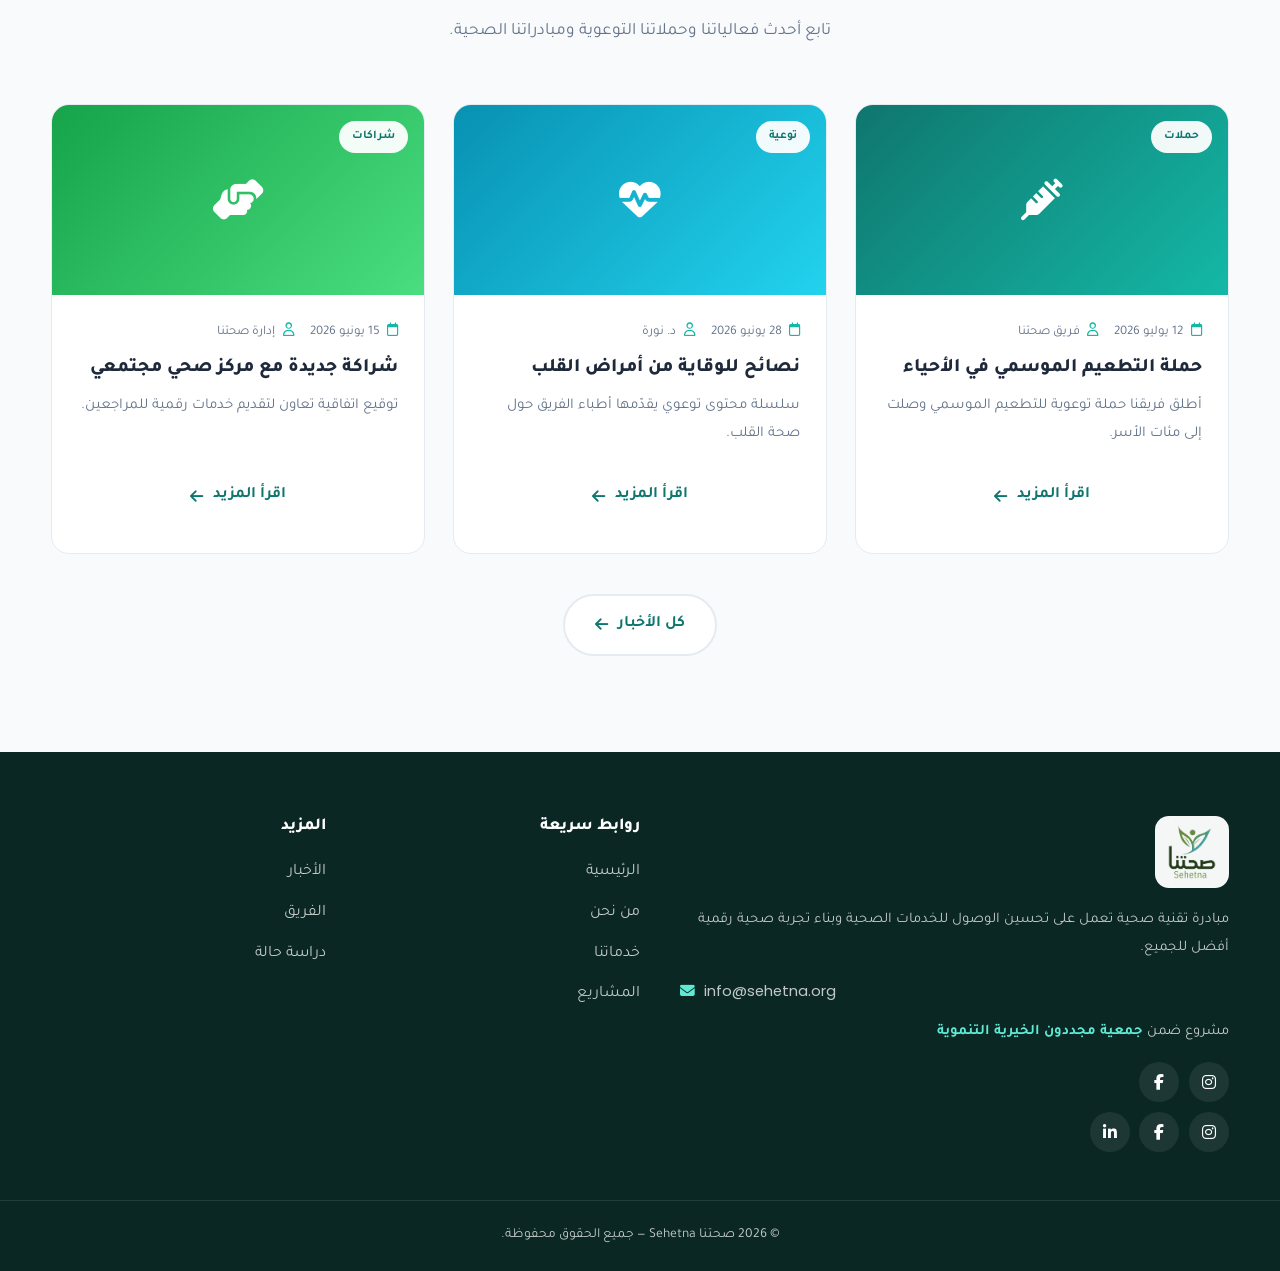
==== commit e1a19ae2: "update" ====
--- a/index.html
+++ b/index.html
@@ -494,11 +494,18 @@
               <i class="fa-solid fa-envelope"></i>
               <a href="mailto:info@sehetna.org">info@sehetna.org</a>
             </p>
-            <div class="footer__socials">
-              <a href="#" aria-label="تويتر / X"><i class="fa-brands fa-x-twitter"></i></a>
-              <a href="#" aria-label="لينكدإن"><i class="fa-brands fa-linkedin-in"></i></a>
-              <a href="#" aria-label="إنستغرام"><i class="fa-brands fa-instagram"></i></a>
-              <a href="#" aria-label="يوتيوب"><i class="fa-brands fa-youtube"></i></a>
+            <p class="footer__assoc">
+              مشروع ضمن
+              <a href="https://www.linkedin.com/company/mujaddidunjo/" target="_blank" rel="noopener noreferrer">جمعية مجددون الخيرية التنموية</a>
+            </p>
+            <div class="footer__socials" aria-label="حسابات صحتنا">
+              <a href="https://www.instagram.com/sehetna.mjo" target="_blank" rel="noopener noreferrer" aria-label="إنستغرام صحتنا" title="إنستغرام صحتنا"><i class="fa-brands fa-instagram"></i></a>
+              <a href="https://www.facebook.com/share/1G5tbaCBkS/" target="_blank" rel="noopener noreferrer" aria-label="فيسبوك صحتنا" title="فيسبوك صحتنا"><i class="fa-brands fa-facebook-f"></i></a>
+            </div>
+            <div class="footer__socials footer__socials--assoc" aria-label="حسابات مجددون">
+              <a href="https://www.instagram.com/mujaddidun.jo" target="_blank" rel="noopener noreferrer" aria-label="إنستغرام مجددون" title="إنستغرام مجددون"><i class="fa-brands fa-instagram"></i></a>
+              <a href="https://www.facebook.com/share/1KsnA6hLz5/" target="_blank" rel="noopener noreferrer" aria-label="فيسبوك مجددون" title="فيسبوك مجددون"><i class="fa-brands fa-facebook-f"></i></a>
+              <a href="https://www.linkedin.com/company/mujaddidunjo/" target="_blank" rel="noopener noreferrer" aria-label="لينكدإن مجددون" title="لينكدإن مجددون"><i class="fa-brands fa-linkedin-in"></i></a>
             </div>
           </div>
 
--- a/assets/css/common.css
+++ b/assets/css/common.css
@@ -644,10 +644,29 @@
   color: var(--accent);
 }
 
+.footer__assoc {
+  margin-top: 0.85rem;
+  font-size: 0.88rem;
+  color: rgba(255, 255, 255, 0.75);
+}
+
+.footer__assoc a {
+  color: var(--accent);
+  font-weight: 600;
+}
+
+.footer__assoc a:hover {
+  text-decoration: underline;
+}
+
 .footer__socials {
   display: flex;
   gap: 0.6rem;
   margin-top: 1rem;
+}
+
+.footer__socials--assoc {
+  margin-top: 0.6rem;
 }
 
 .footer__socials a {
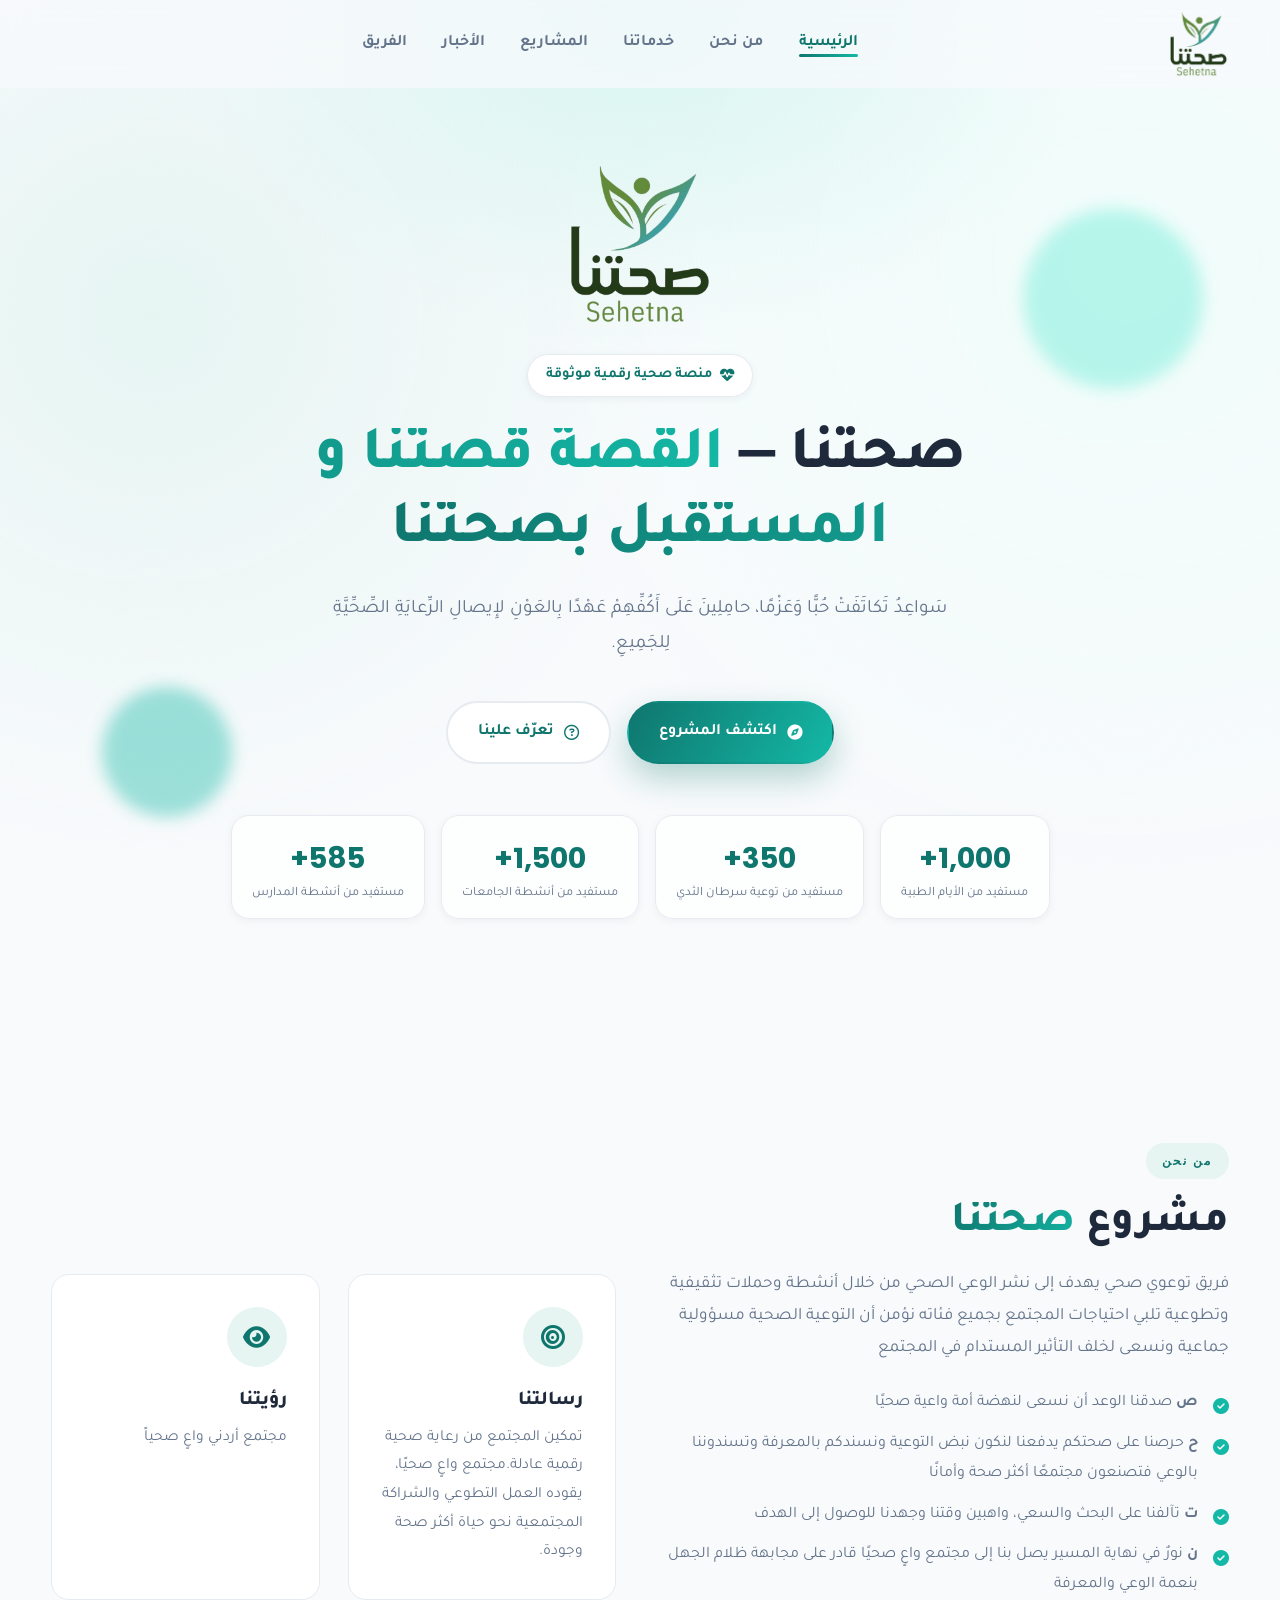
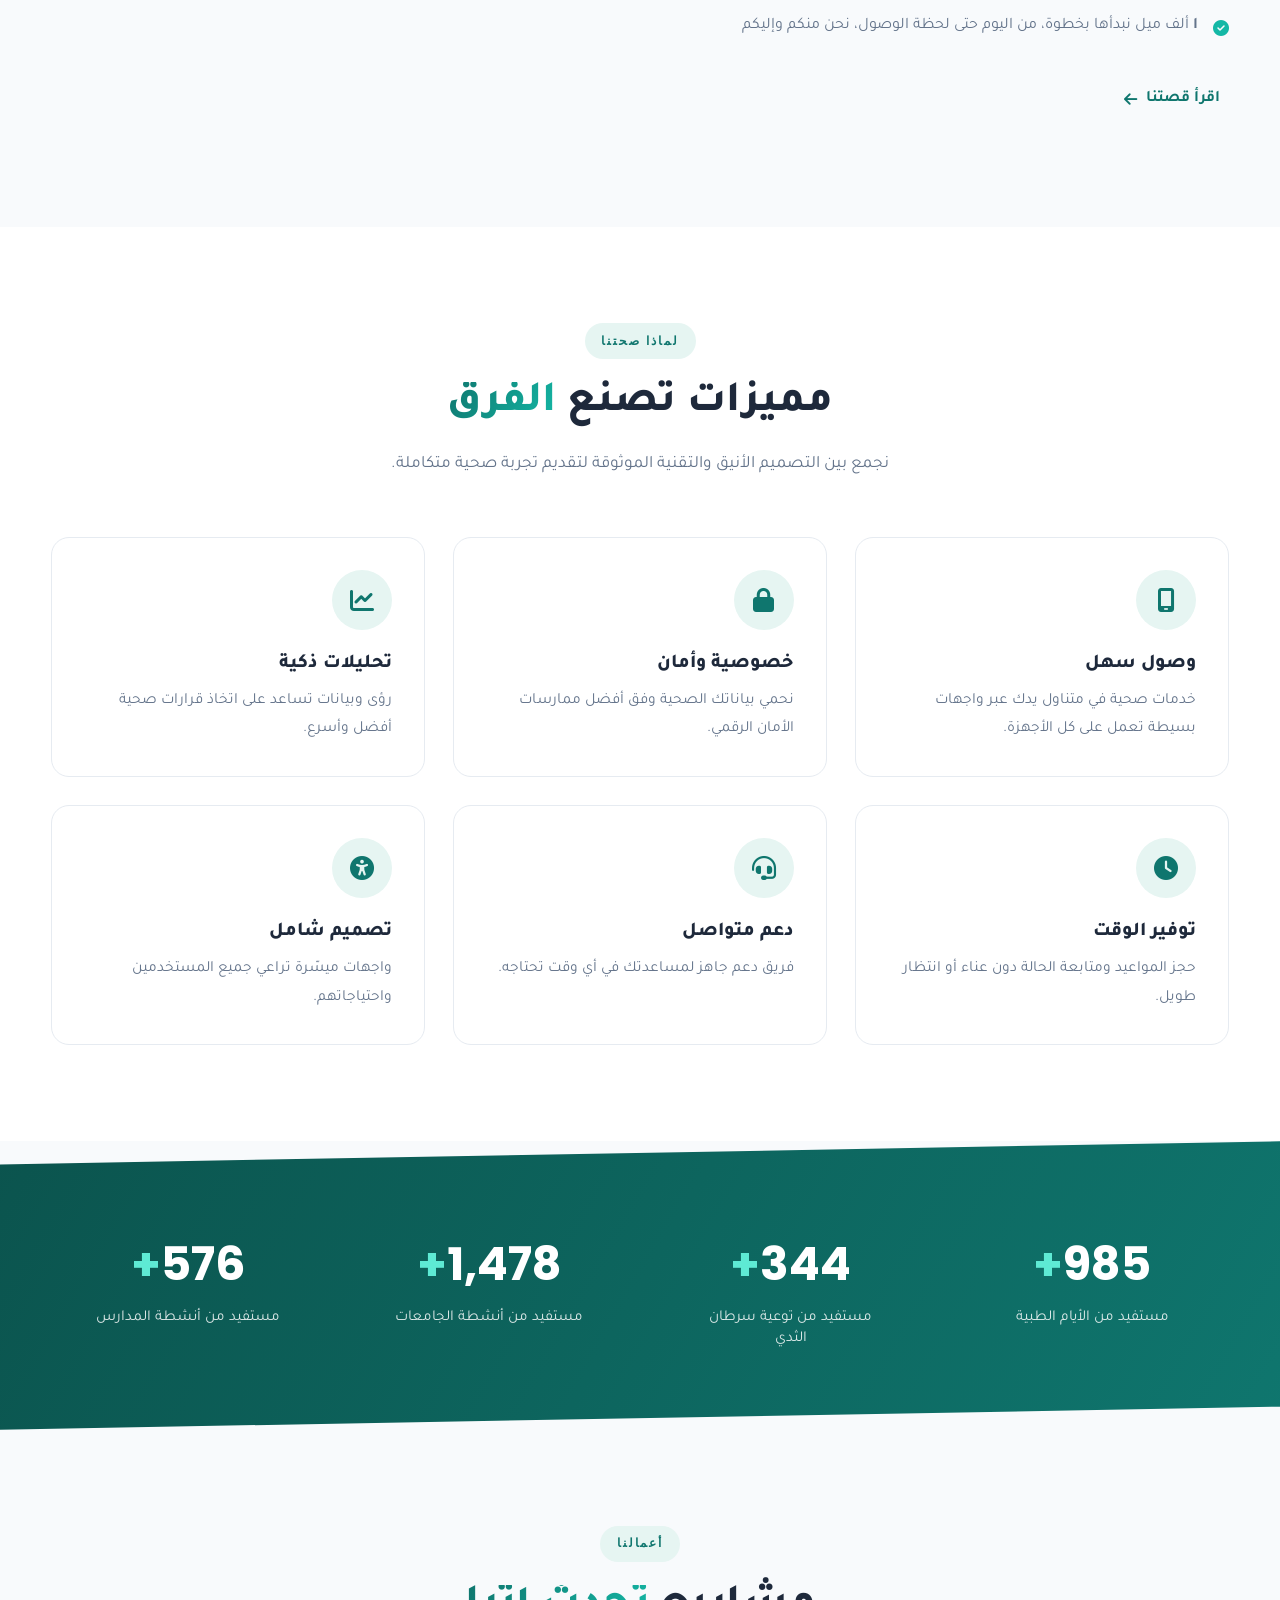
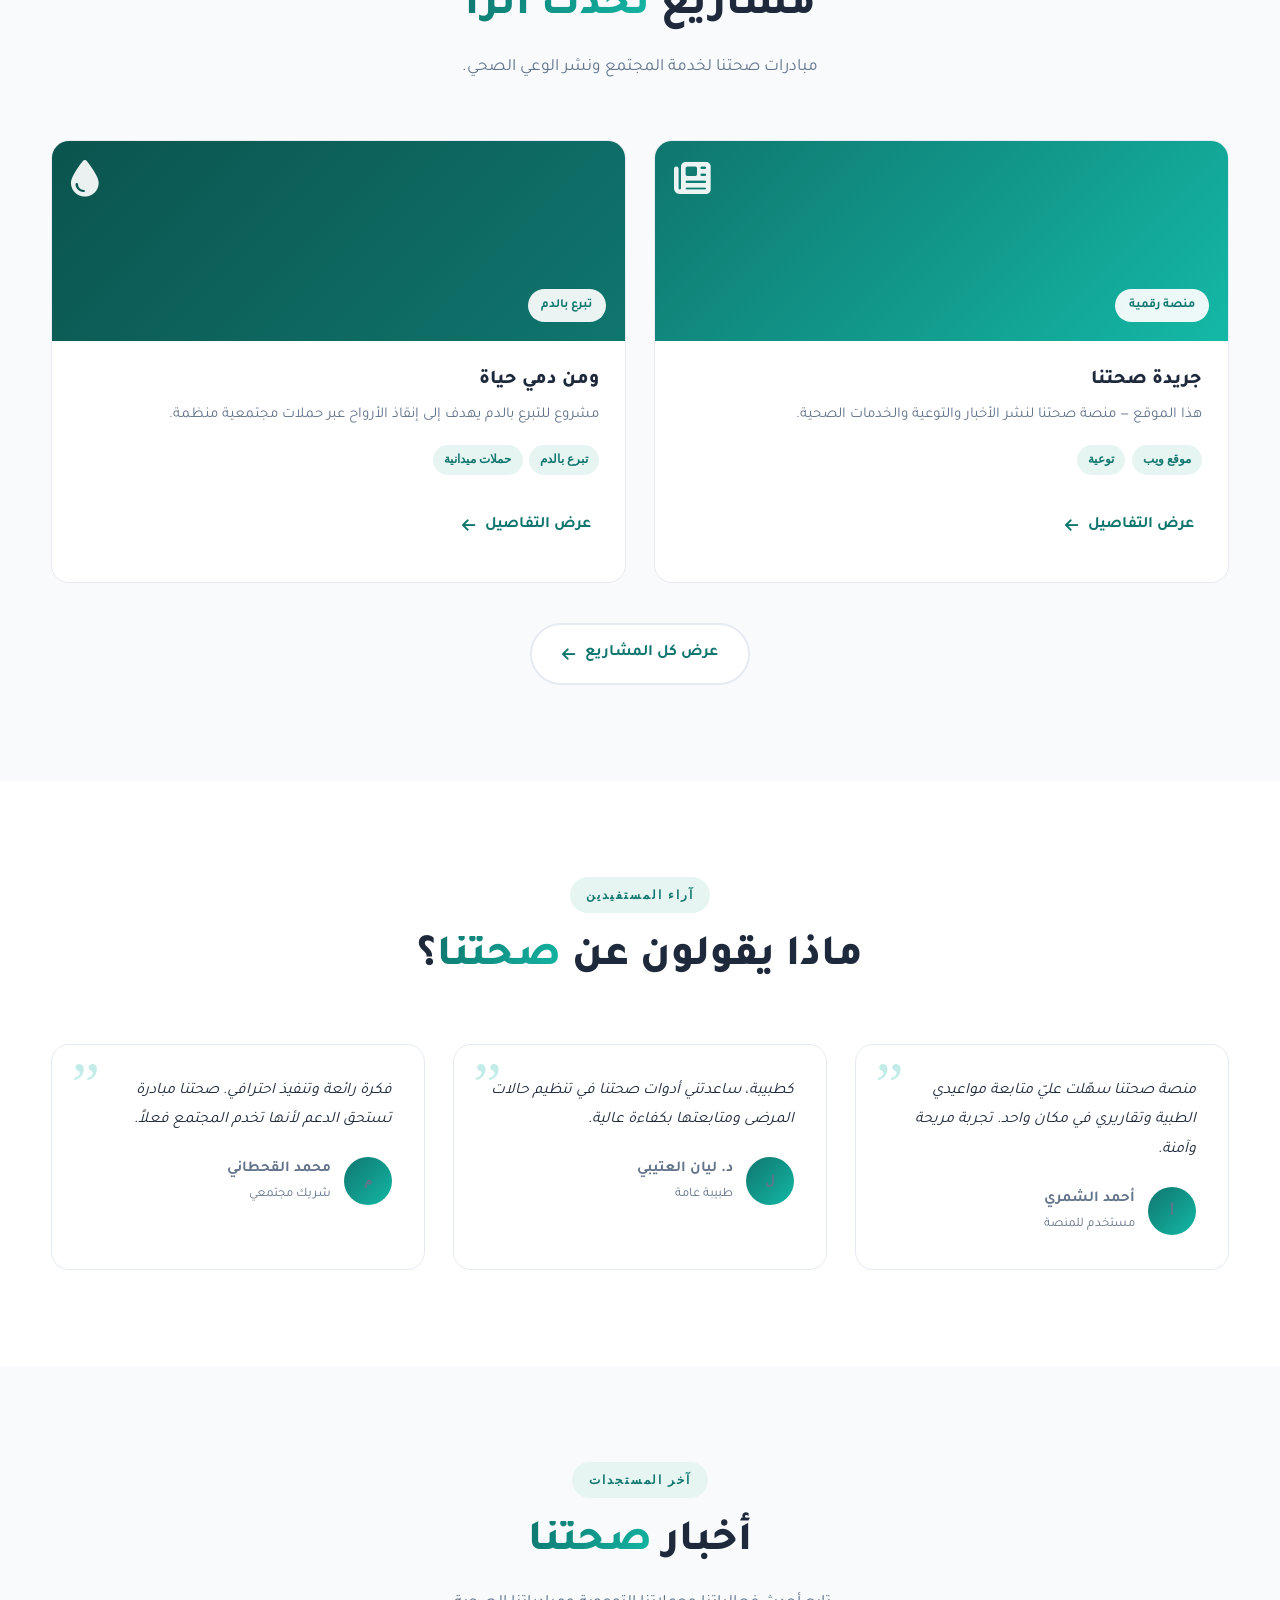
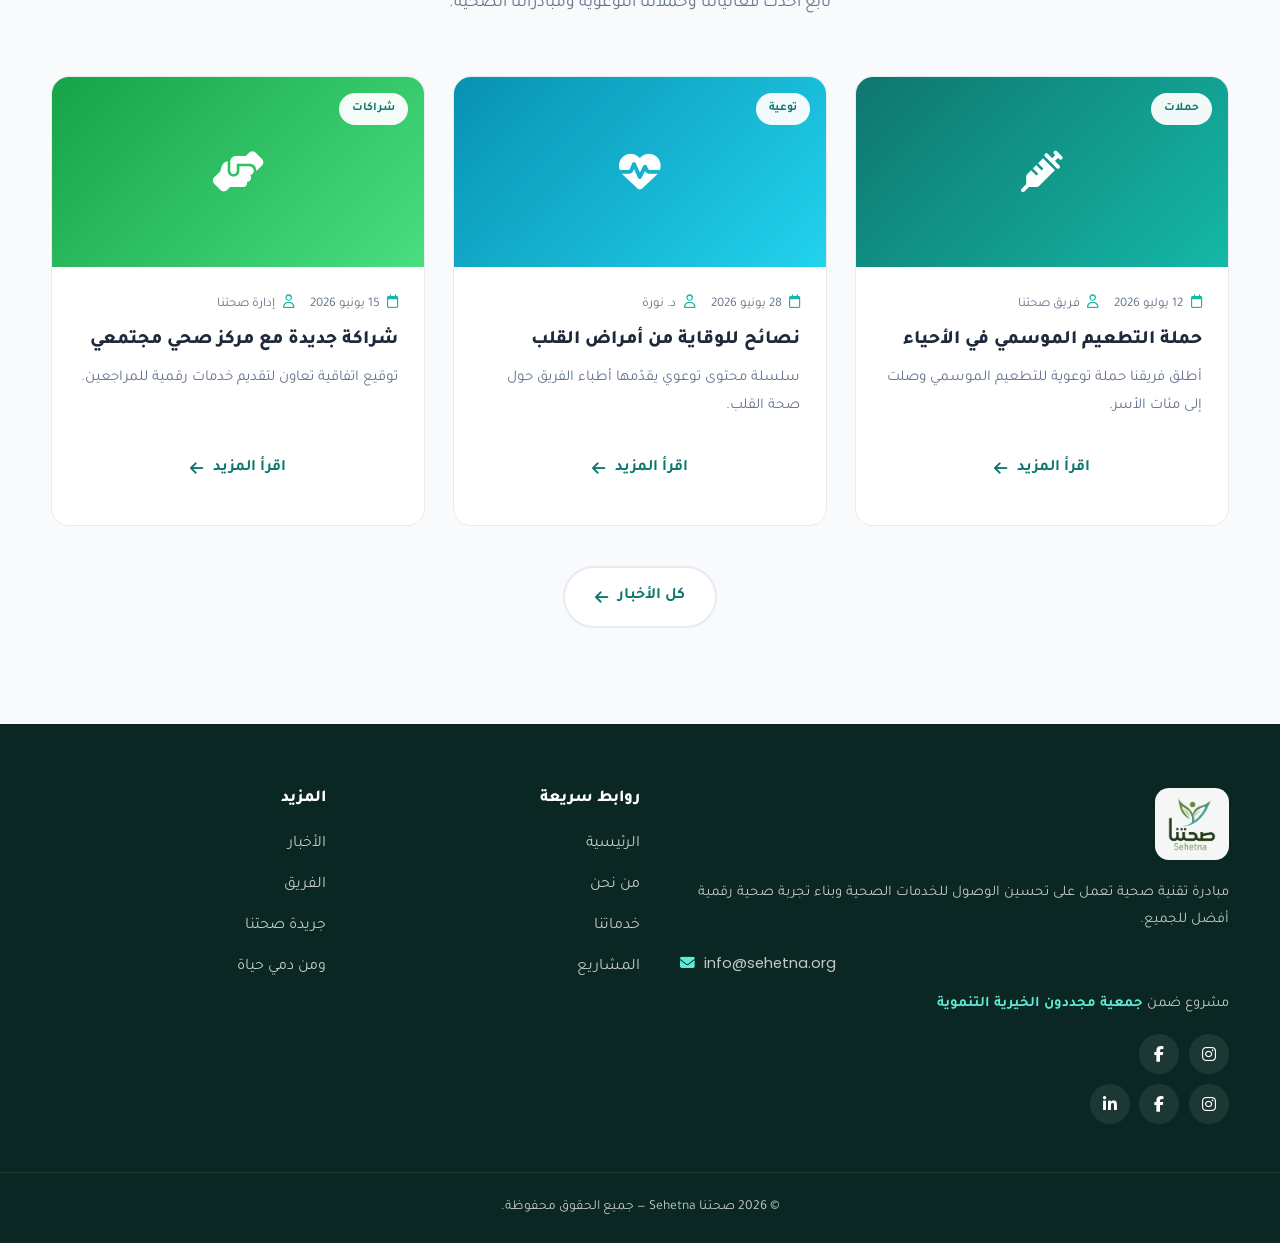
==== commit 24665812: "Update the website" ====
--- a/index.html
+++ b/index.html
@@ -268,23 +268,22 @@
               مشاريع <span class="text-gradient">تُحدث أثراً</span>
             </h2>
             <p class="section__desc">
-              نماذج من الحلول الصحية الرقمية التي طوّرها فريق صحتنا.
-            </p>
-          </div>
-
-          <div class="grid grid--3">
+              مبادرات صحتنا لخدمة المجتمع ونشر الوعي الصحي.
+            </p>
+          </div>
+
+          <div class="grid grid--2">
             <article class="card project reveal">
               <div class="project__media project__media--1">
-                <i class="fa-solid fa-hospital"></i>
-                <span class="project__badge">نظام إدارة</span>
+                <i class="fa-solid fa-newspaper"></i>
+                <span class="project__badge">منصة رقمية</span>
               </div>
               <div class="project__body">
-                <h3>نظام إدارة صحية</h3>
-                <p>منصة متكاملة لإدارة السجلات والمواعيد والخدمات الصحية.</p>
+                <h3>جريدة صحتنا</h3>
+                <p>هذا الموقع — منصة صحتنا لنشر الأخبار والتوعية والخدمات الصحية.</p>
                 <div class="tags">
-                  <span class="tag">HTML</span>
-                  <span class="tag">CSS</span>
-                  <span class="tag">JavaScript</span>
+                  <span class="tag">موقع ويب</span>
+                  <span class="tag">توعية</span>
                 </div>
                 <a href="project-details.html" class="btn btn--ghost">
                   عرض التفاصيل <i class="fa-solid fa-arrow-left"></i>
@@ -294,35 +293,17 @@
 
             <article class="card project reveal">
               <div class="project__media project__media--2">
-                <i class="fa-solid fa-gauge-high"></i>
-                <span class="project__badge">لوحة تحكم</span>
+                <i class="fa-solid fa-droplet"></i>
+                <span class="project__badge">تبرع بالدم</span>
               </div>
               <div class="project__body">
-                <h3>لوحة تحكم المرضى</h3>
-                <p>واجهة تتيح للمريض متابعة حالته وتقاريره ومواعيده بسهولة.</p>
+                <h3>ومن دمي حياة</h3>
+                <p>مشروع للتبرع بالدم يهدف إلى إنقاذ الأرواح عبر حملات مجتمعية منظمة.</p>
                 <div class="tags">
-                  <span class="tag">Dashboard</span>
-                  <span class="tag">Charts</span>
+                  <span class="tag">تبرع بالدم</span>
+                  <span class="tag">حملات ميدانية</span>
                 </div>
-                <a href="project-details.html" class="btn btn--ghost">
-                  عرض التفاصيل <i class="fa-solid fa-arrow-left"></i>
-                </a>
-              </div>
-            </article>
-
-            <article class="card project reveal">
-              <div class="project__media project__media--3">
-                <i class="fa-solid fa-calendar-check"></i>
-                <span class="project__badge">مواعيد</span>
-              </div>
-              <div class="project__body">
-                <h3>منصة حجز المواعيد الطبية</h3>
-                <p>حجز مواعيد الأطباء والعيادات في خطوات بسيطة وسريعة.</p>
-                <div class="tags">
-                  <span class="tag">Booking</span>
-                  <span class="tag">UX</span>
-                </div>
-                <a href="project-details.html" class="btn btn--ghost">
+                <a href="project-blood.html" class="btn btn--ghost">
                   عرض التفاصيل <i class="fa-solid fa-arrow-left"></i>
                 </a>
               </div>
@@ -524,7 +505,8 @@
             <ul>
               <li><a href="news.html">الأخبار</a></li>
               <li><a href="team.html">الفريق</a></li>
-              <li><a href="project-details.html">دراسة حالة</a></li>
+              <li><a href="project-details.html">جريدة صحتنا</a></li>
+              <li><a href="project-blood.html">ومن دمي حياة</a></li>
             </ul>
           </div>
 
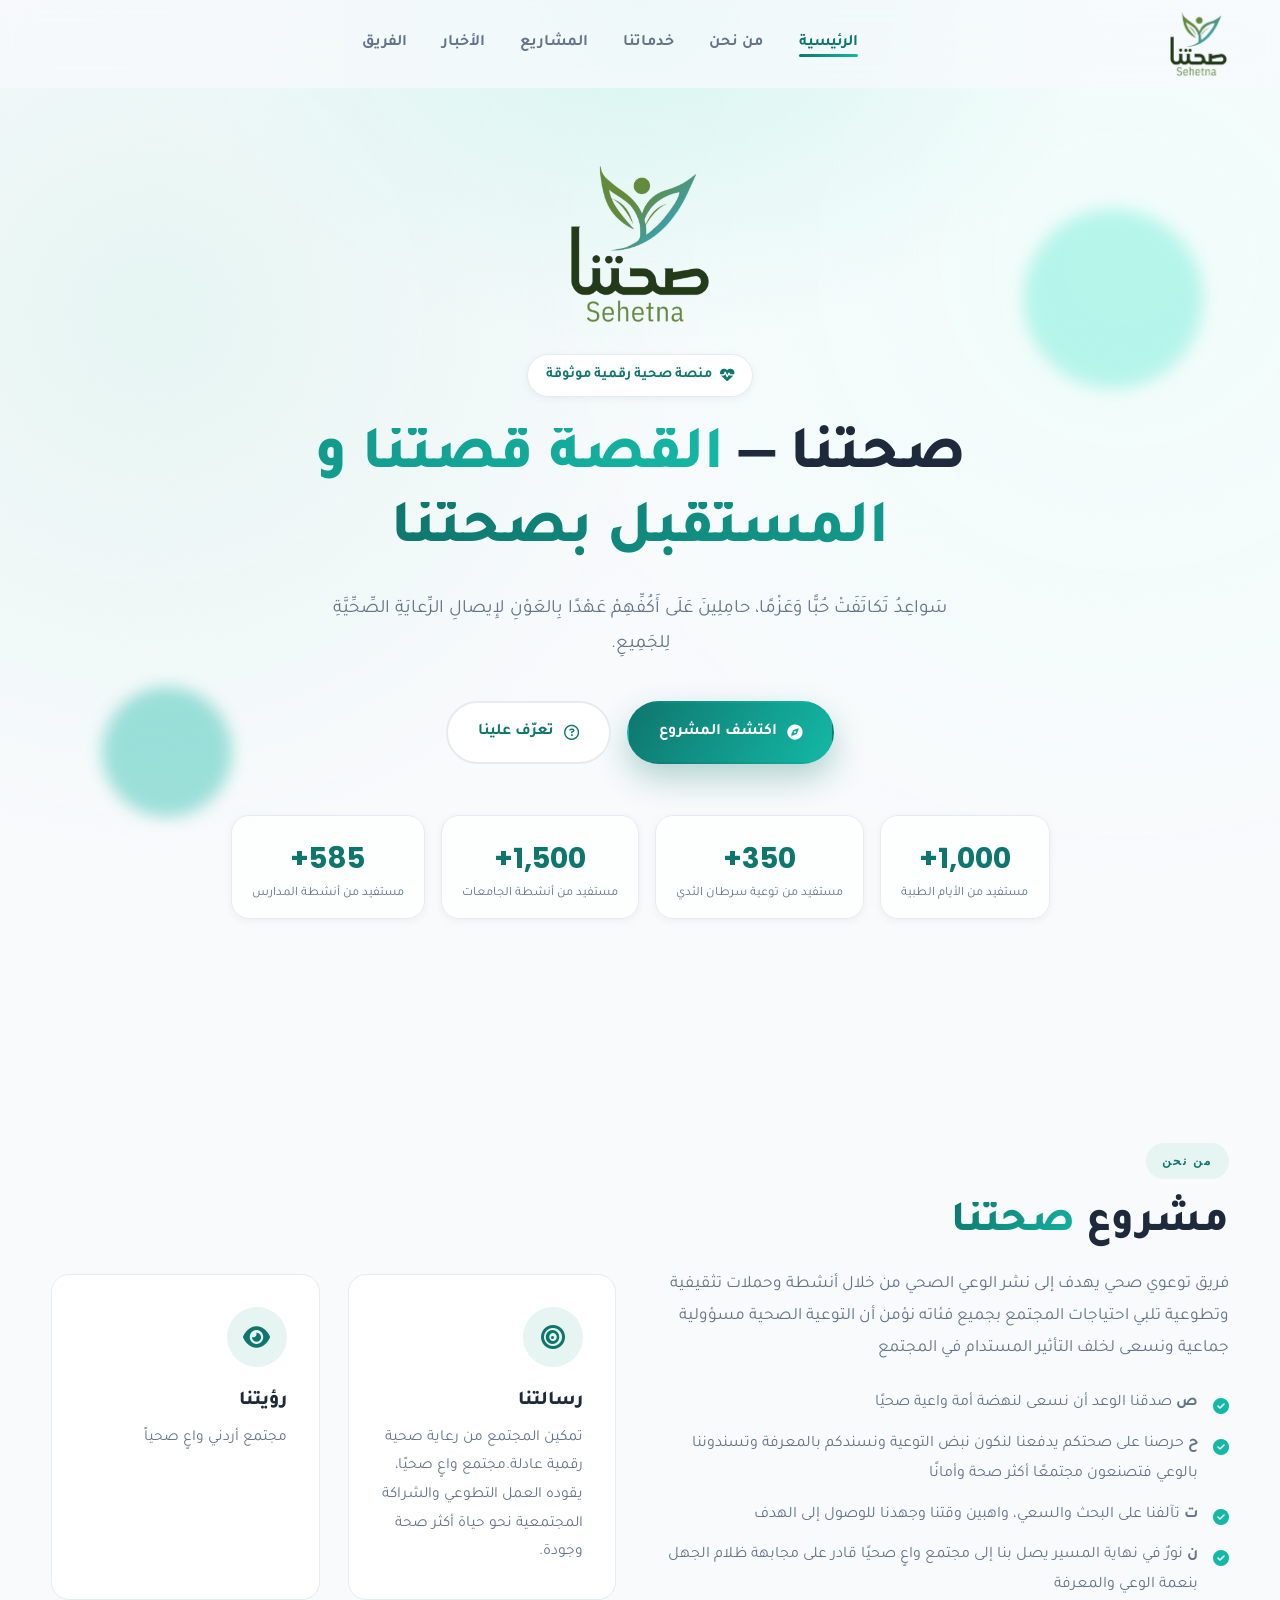
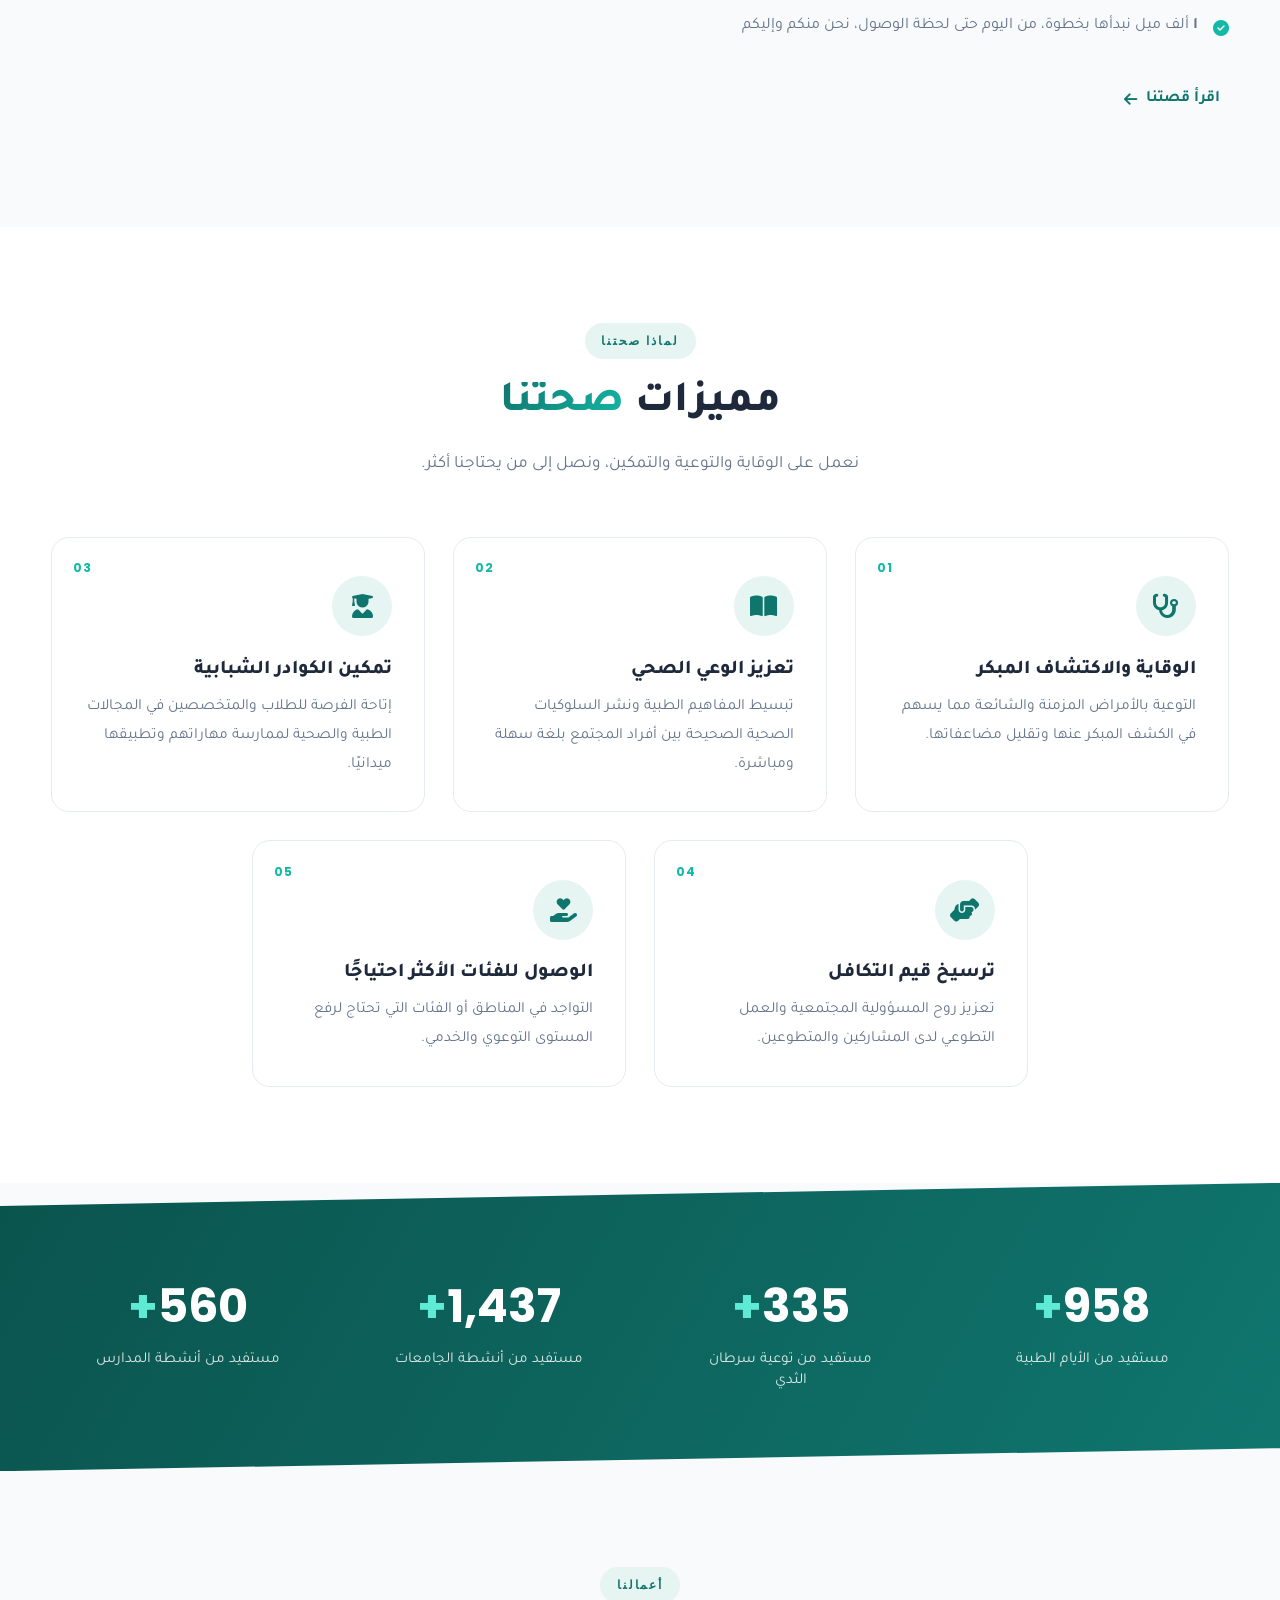
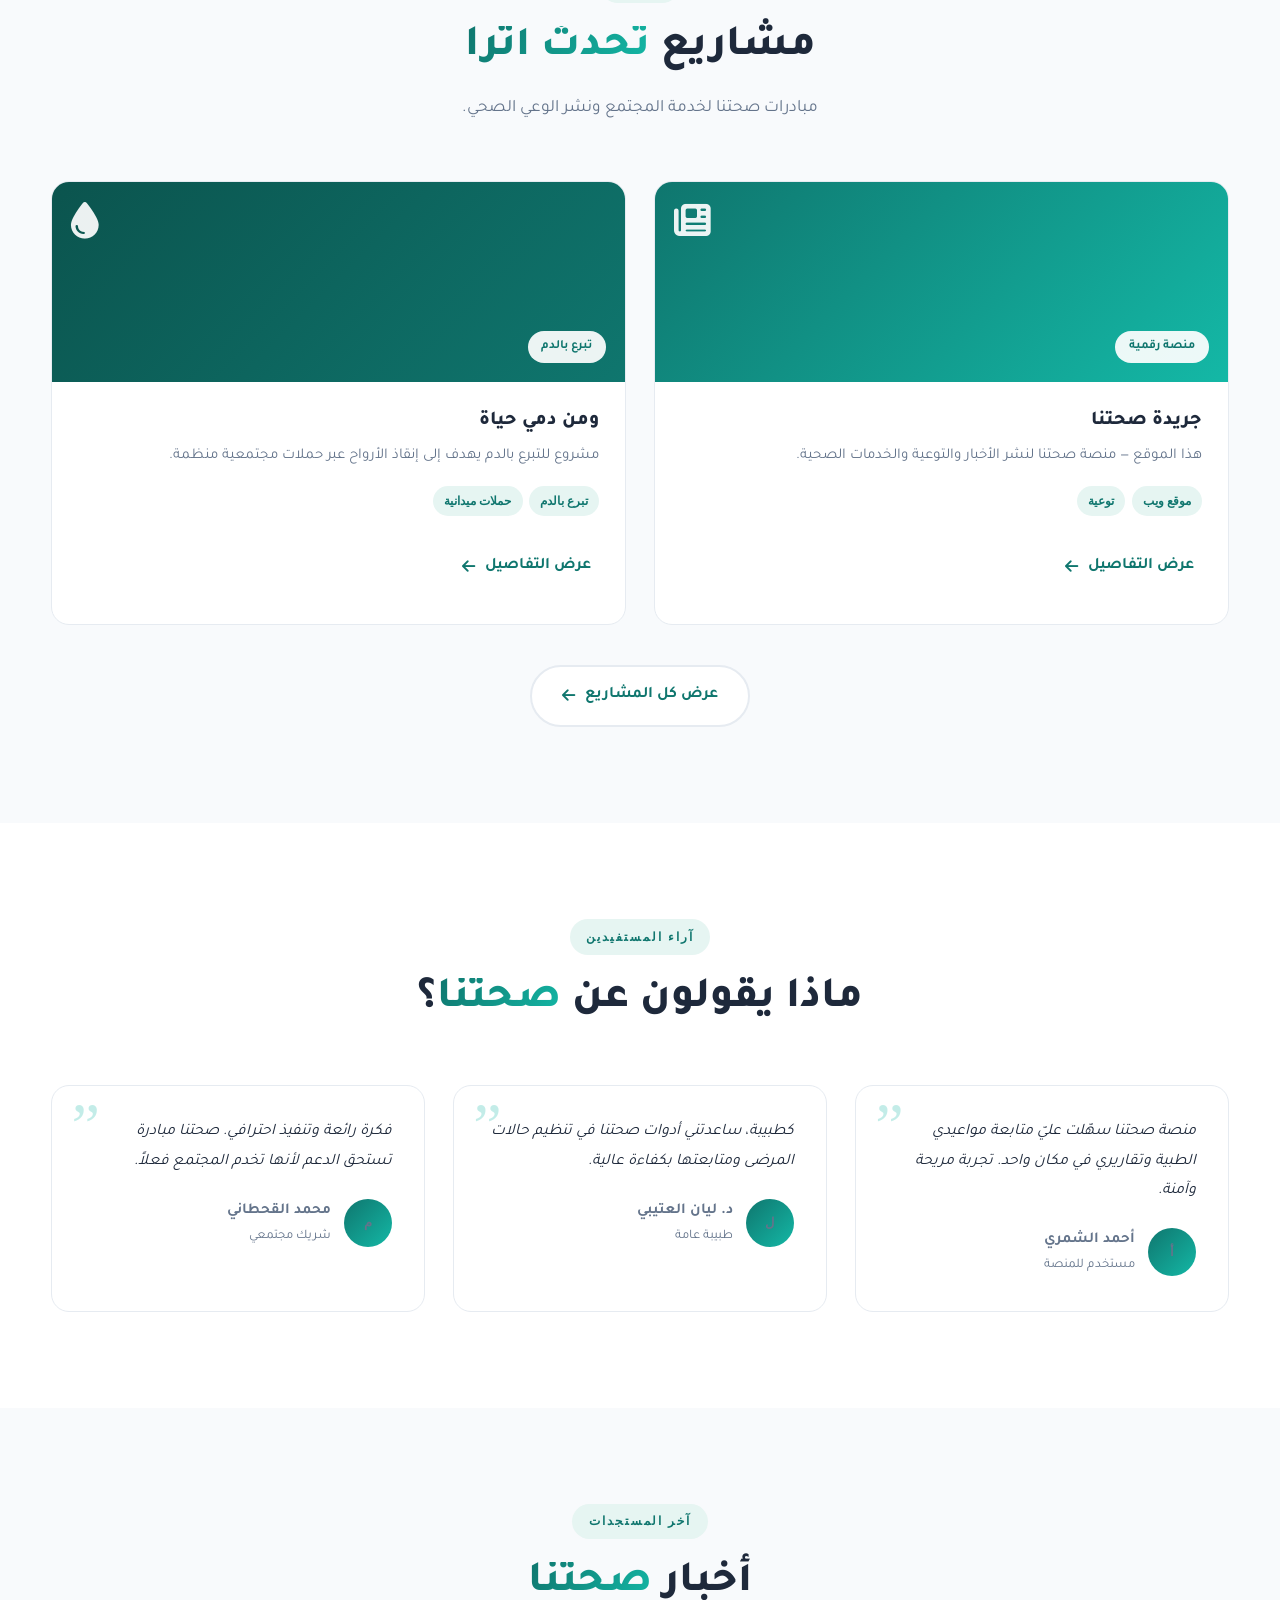
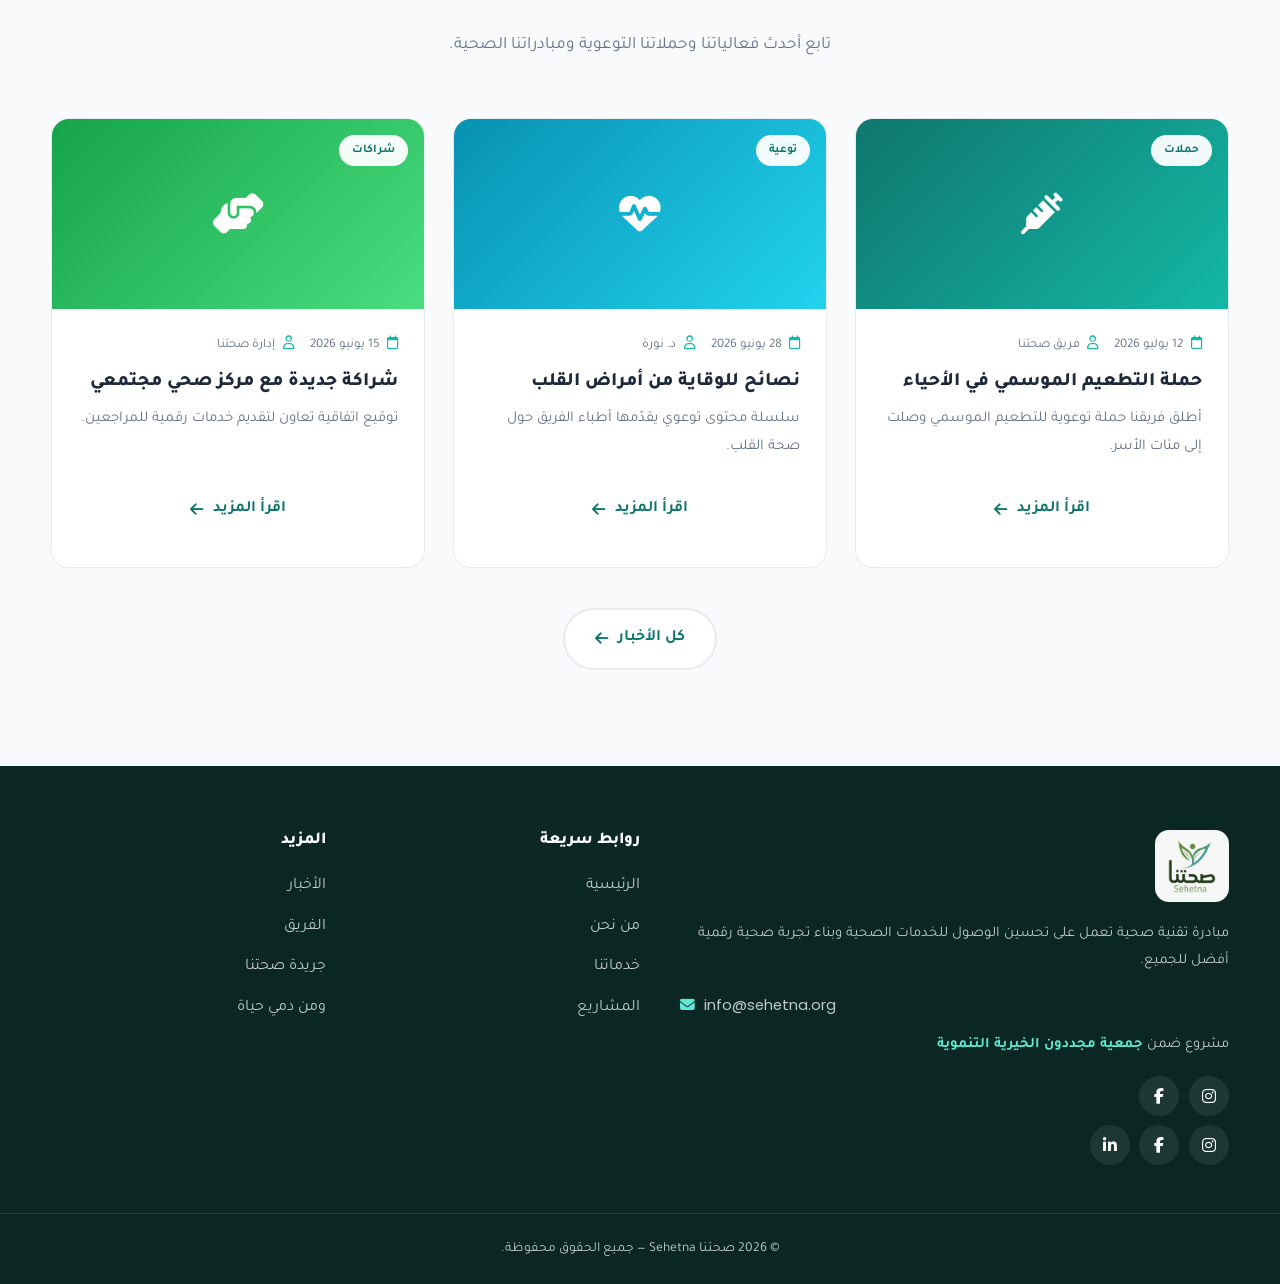
==== commit 88659e10: "update" ====
--- a/index.html
+++ b/index.html
@@ -168,59 +168,62 @@
       </section>
 
       <!-- ===================== FEATURES ===================== -->
-      <section class="section" style="background: var(--bg-alt)">
+      <section class="section" style="background: var(--bg-alt)" id="features">
         <div class="container">
           <div class="section__head">
             <span class="eyebrow">لماذا صحتنا</span>
             <h2 class="section__title">
-              مميزات تصنع <span class="text-gradient">الفرق</span>
+              مميزات <span class="text-gradient">صحتنا</span>
             </h2>
             <p class="section__desc">
-              نجمع بين التصميم الأنيق والتقنية الموثوقة لتقديم تجربة صحية متكاملة.
-            </p>
-          </div>
-
-          <div class="grid grid--3">
-            <article class="card reveal">
-              <div class="card__icon"><i class="fa-solid fa-mobile-screen"></i></div>
-              <h3 class="card__title">وصول سهل</h3>
+              نعمل على الوقاية والتوعية والتمكين، ونصل إلى من يحتاجنا أكثر.
+            </p>
+          </div>
+
+          <div class="features-grid">
+            <article class="card feature-card reveal">
+              <span class="feature-card__num">01</span>
+              <div class="card__icon"><i class="fa-solid fa-stethoscope"></i></div>
+              <h3 class="card__title">الوقاية والاكتشاف المبكر</h3>
               <p class="card__text">
-                خدمات صحية في متناول يدك عبر واجهات بسيطة تعمل على كل الأجهزة.
-              </p>
-            </article>
-            <article class="card reveal">
-              <div class="card__icon"><i class="fa-solid fa-lock"></i></div>
-              <h3 class="card__title">خصوصية وأمان</h3>
+                التوعية بالأمراض المزمنة والشائعة مما يسهم في الكشف المبكر عنها
+                وتقليل مضاعفاتها.
+              </p>
+            </article>
+            <article class="card feature-card reveal">
+              <span class="feature-card__num">02</span>
+              <div class="card__icon"><i class="fa-solid fa-book-open"></i></div>
+              <h3 class="card__title">تعزيز الوعي الصحي</h3>
               <p class="card__text">
-                نحمي بياناتك الصحية وفق أفضل ممارسات الأمان الرقمي.
-              </p>
-            </article>
-            <article class="card reveal">
-              <div class="card__icon"><i class="fa-solid fa-chart-line"></i></div>
-              <h3 class="card__title">تحليلات ذكية</h3>
+                تبسيط المفاهيم الطبية ونشر السلوكيات الصحية الصحيحة بين أفراد
+                المجتمع بلغة سهلة ومباشرة.
+              </p>
+            </article>
+            <article class="card feature-card reveal">
+              <span class="feature-card__num">03</span>
+              <div class="card__icon"><i class="fa-solid fa-user-graduate"></i></div>
+              <h3 class="card__title">تمكين الكوادر الشبابية</h3>
               <p class="card__text">
-                رؤى وبيانات تساعد على اتخاذ قرارات صحية أفضل وأسرع.
-              </p>
-            </article>
-            <article class="card reveal">
-              <div class="card__icon"><i class="fa-solid fa-clock"></i></div>
-              <h3 class="card__title">توفير الوقت</h3>
+                إتاحة الفرصة للطلاب والمتخصصين في المجالات الطبية والصحية لممارسة
+                مهاراتهم وتطبيقها ميدانيًا.
+              </p>
+            </article>
+            <article class="card feature-card reveal">
+              <span class="feature-card__num">04</span>
+              <div class="card__icon"><i class="fa-solid fa-handshake-angle"></i></div>
+              <h3 class="card__title">ترسيخ قيم التكافل</h3>
               <p class="card__text">
-                حجز المواعيد ومتابعة الحالة دون عناء أو انتظار طويل.
-              </p>
-            </article>
-            <article class="card reveal">
-              <div class="card__icon"><i class="fa-solid fa-headset"></i></div>
-              <h3 class="card__title">دعم متواصل</h3>
+                تعزيز روح المسؤولية المجتمعية والعمل التطوعي لدى المشاركين
+                والمتطوعين.
+              </p>
+            </article>
+            <article class="card feature-card reveal">
+              <span class="feature-card__num">05</span>
+              <div class="card__icon"><i class="fa-solid fa-hand-holding-heart"></i></div>
+              <h3 class="card__title">الوصول للفئات الأكثر احتياجًا</h3>
               <p class="card__text">
-                فريق دعم جاهز لمساعدتك في أي وقت تحتاجه.
-              </p>
-            </article>
-            <article class="card reveal">
-              <div class="card__icon"><i class="fa-solid fa-universal-access"></i></div>
-              <h3 class="card__title">تصميم شامل</h3>
-              <p class="card__text">
-                واجهات ميسّرة تراعي جميع المستخدمين واحتياجاتهم.
+                التواجد في المناطق أو الفئات التي تحتاج لرفع المستوى التوعوي
+                والخدمي.
               </p>
             </article>
           </div>
--- a/assets/css/common.css
+++ b/assets/css/common.css
@@ -24,6 +24,7 @@
   --c-lab: #7c3aed;
   --c-dentist: #0891b2;
   --c-coord: #475569;
+  --c-it: #4f46e5;
 
   /* Neutrals */
   --bg: #f8fafc;
@@ -442,6 +443,39 @@
 .card__text {
   color: var(--text-muted);
   font-size: 0.97rem;
+}
+
+.features-grid {
+  display: grid;
+  grid-template-columns: repeat(6, 1fr);
+  gap: 1.75rem;
+}
+
+.features-grid .feature-card:nth-child(-n + 3) {
+  grid-column: span 2;
+}
+
+.features-grid .feature-card:nth-child(4) {
+  grid-column: 2 / span 2;
+}
+
+.features-grid .feature-card:nth-child(5) {
+  grid-column: 4 / span 2;
+}
+
+.feature-card {
+  padding-top: 2.4rem;
+}
+
+.feature-card__num {
+  position: absolute;
+  top: 1.15rem;
+  left: 1.3rem;
+  font-family: var(--font-en);
+  font-size: 0.78rem;
+  font-weight: 700;
+  letter-spacing: 0.08em;
+  color: var(--secondary);
 }
 
 .check-list li {
@@ -753,6 +787,18 @@
     grid-template-columns: repeat(2, 1fr);
   }
 
+  .features-grid {
+    grid-template-columns: 1fr 1fr;
+  }
+
+  .features-grid .feature-card:nth-child(-n + 5) {
+    grid-column: span 1;
+  }
+
+  .features-grid .feature-card:nth-child(5) {
+    grid-column: 1 / -1;
+  }
+
   .footer__grid {
     grid-template-columns: 1fr 1fr;
   }
@@ -808,8 +854,13 @@
 
   .grid--2,
   .grid--3,
-  .grid--4 {
+  .grid--4,
+  .features-grid {
     grid-template-columns: 1fr;
+  }
+
+  .features-grid .feature-card:nth-child(-n + 5) {
+    grid-column: 1 / -1;
   }
 
   .footer__grid {
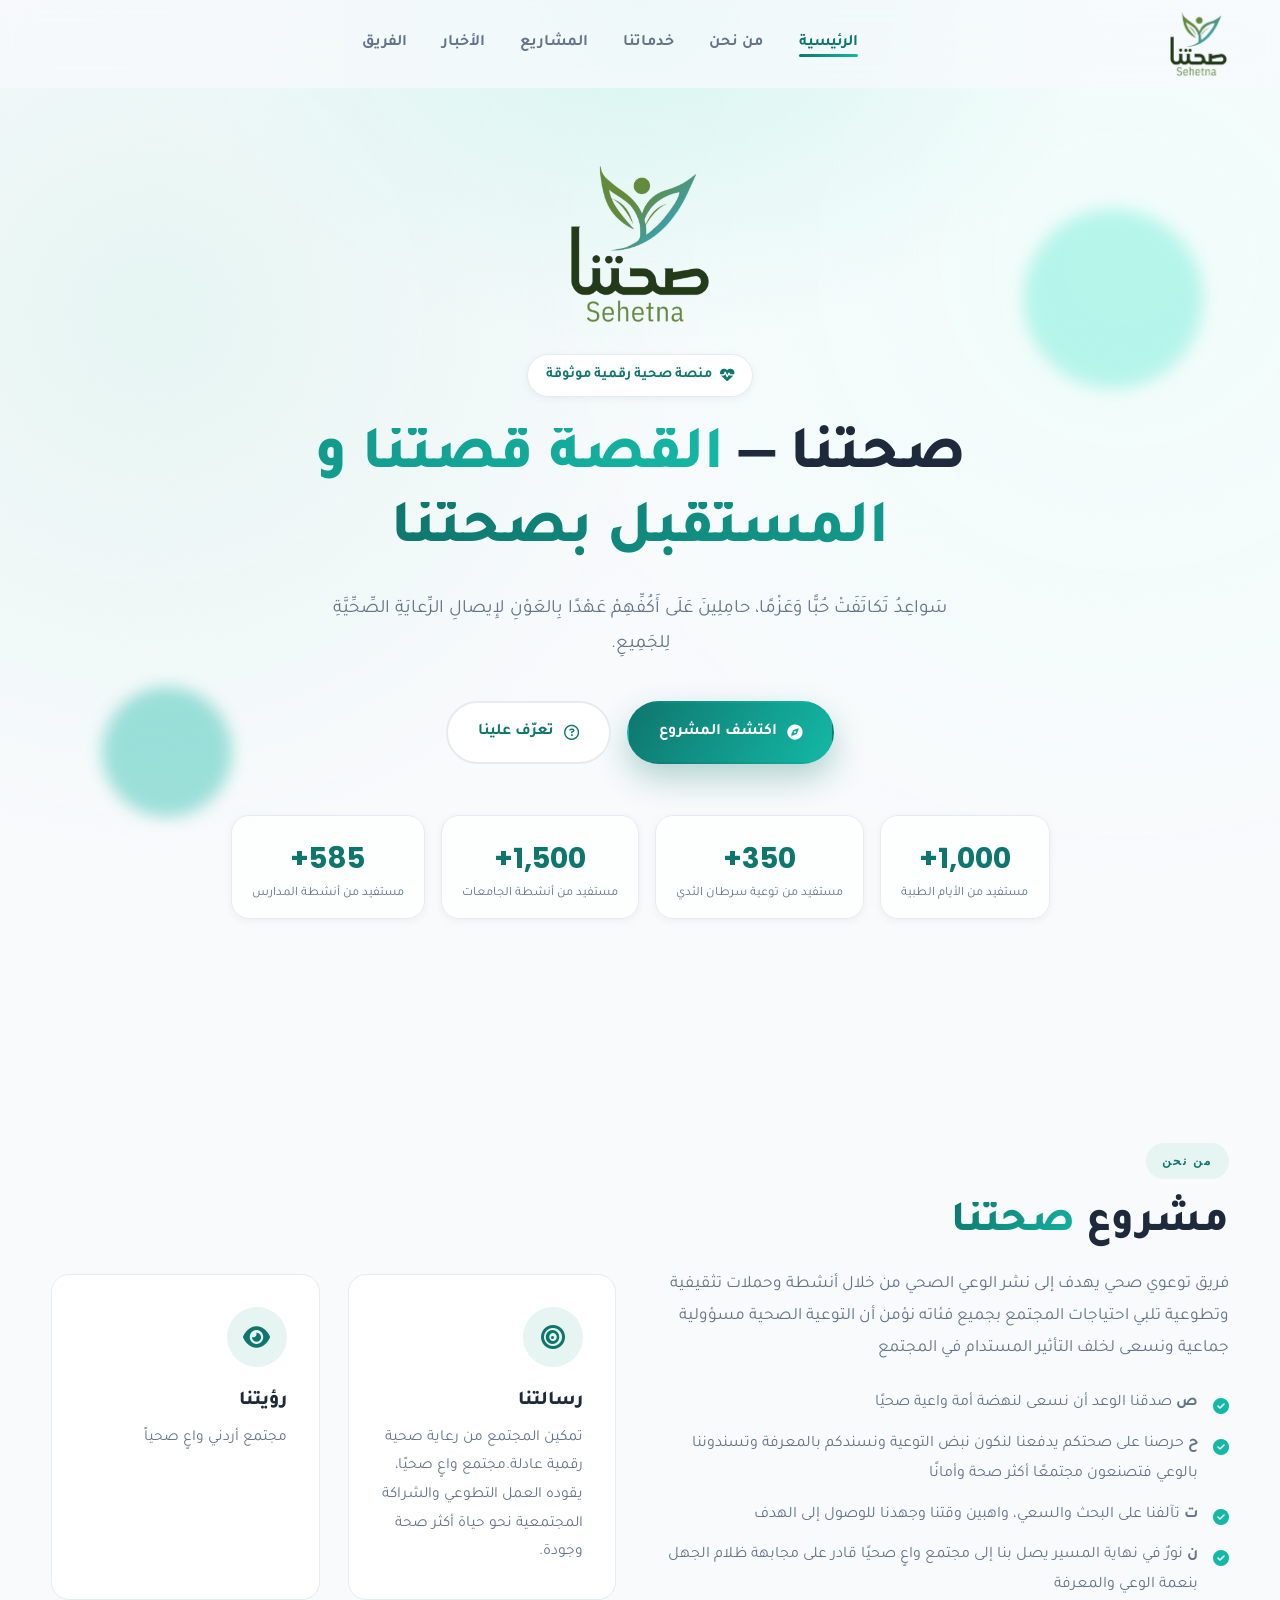
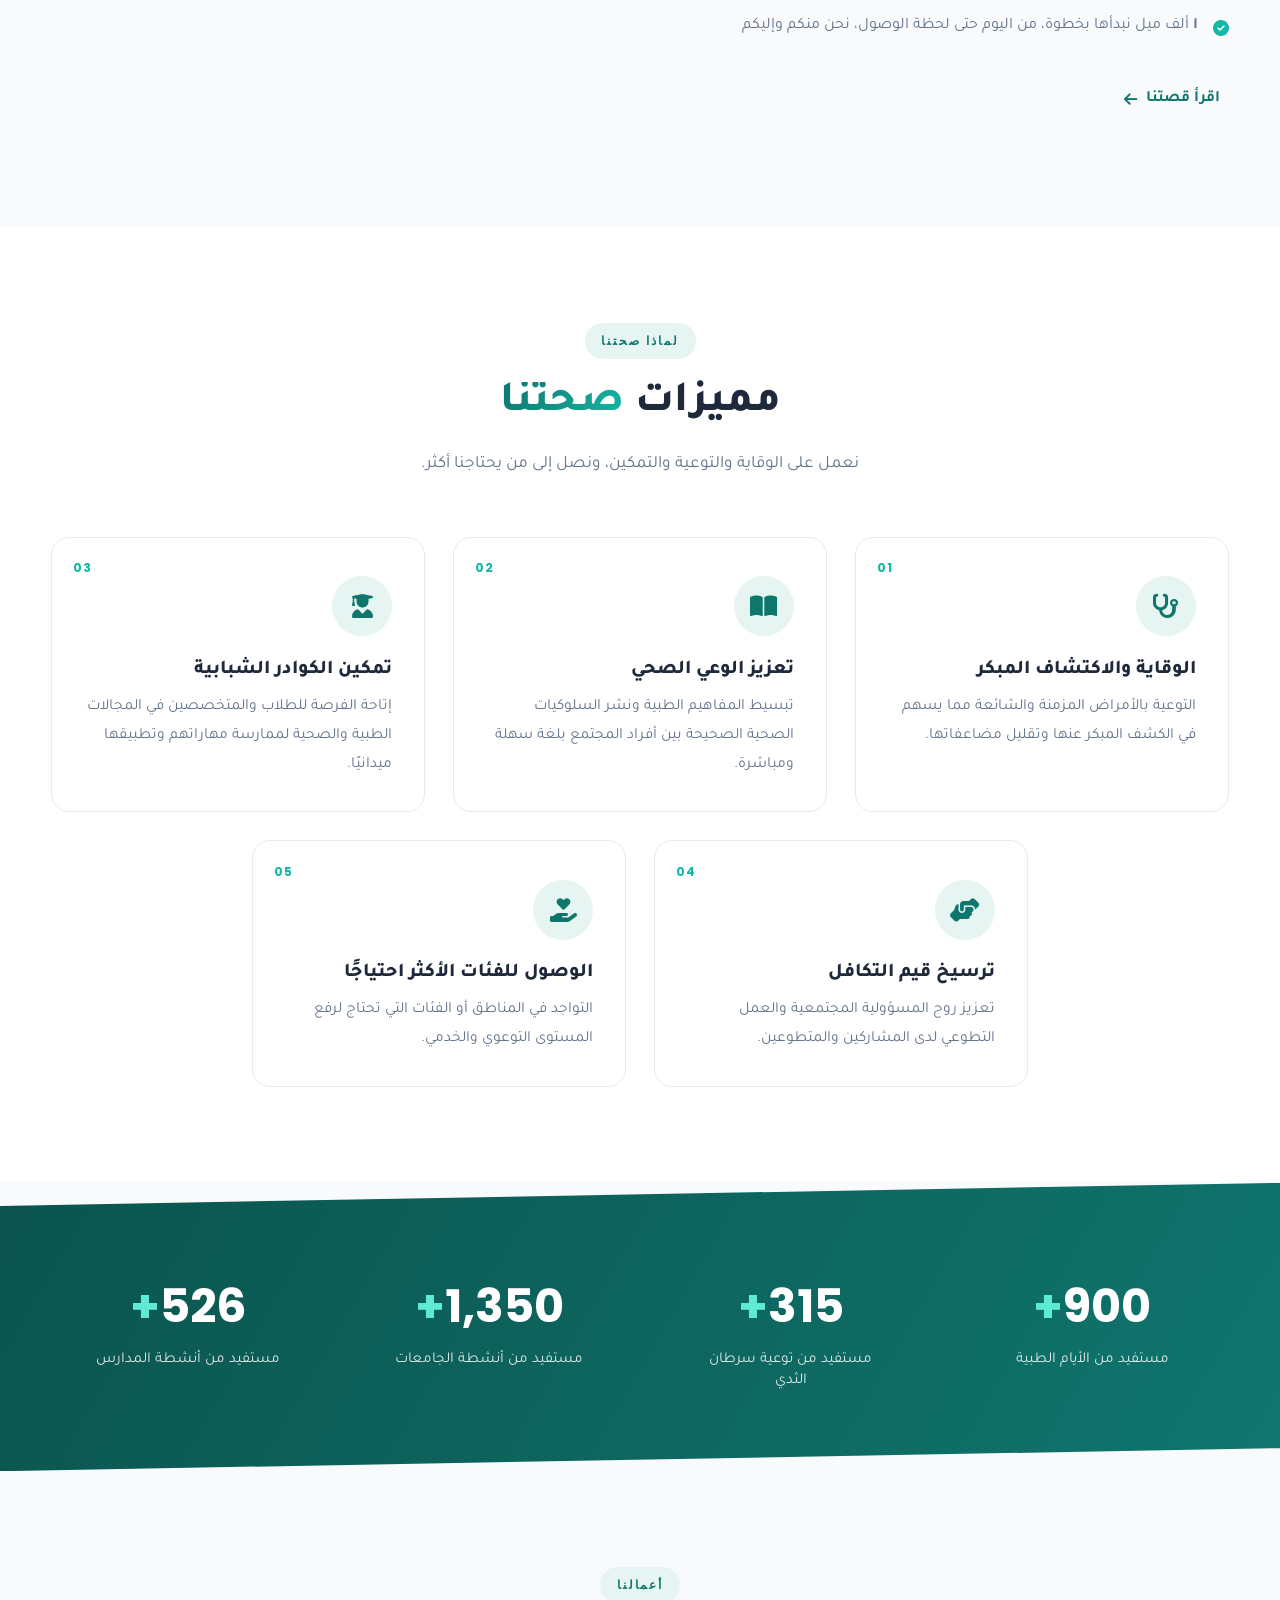
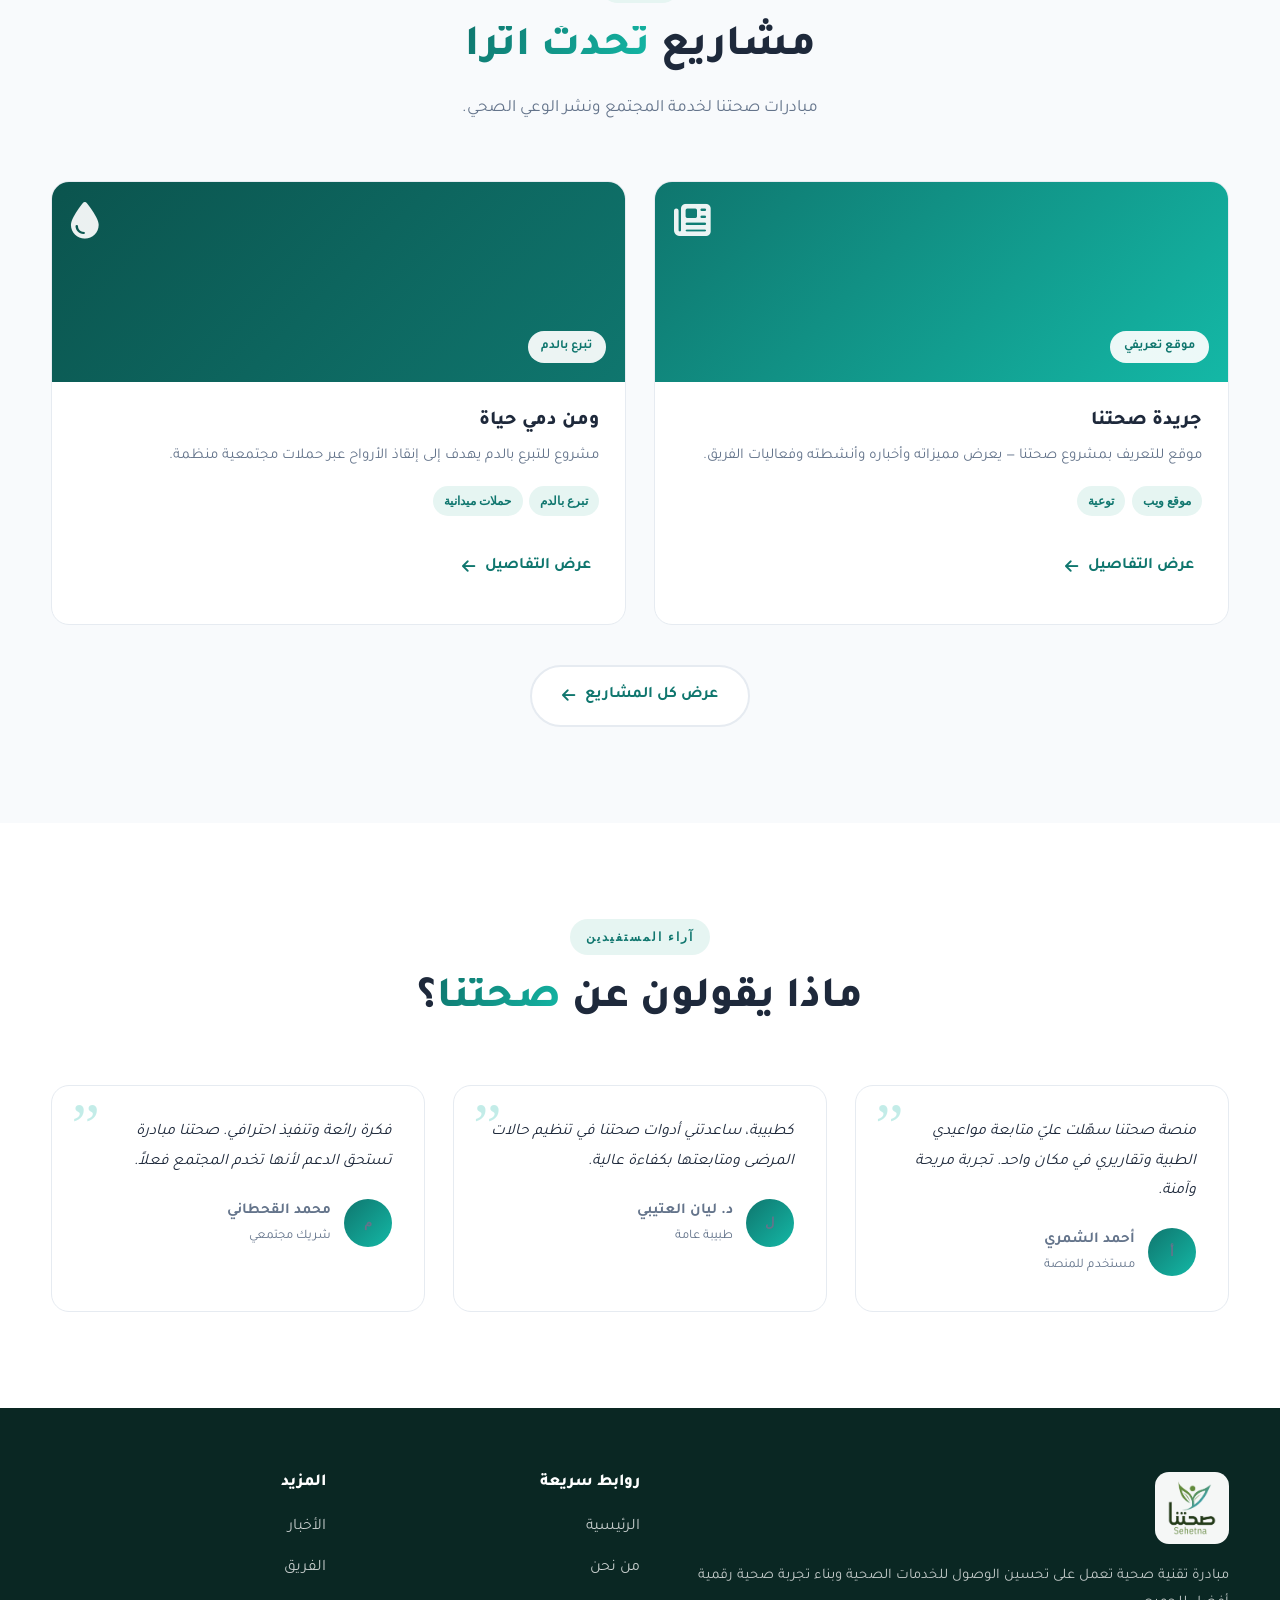
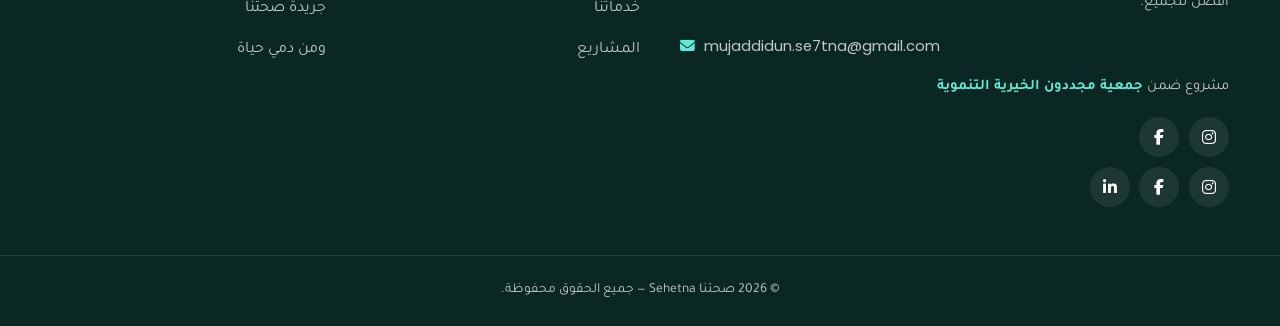
==== commit bd0b80d2: "update" ====
--- a/index.html
+++ b/index.html
@@ -279,11 +279,11 @@
             <article class="card project reveal">
               <div class="project__media project__media--1">
                 <i class="fa-solid fa-newspaper"></i>
-                <span class="project__badge">منصة رقمية</span>
+                <span class="project__badge">موقع تعريفي</span>
               </div>
               <div class="project__body">
                 <h3>جريدة صحتنا</h3>
-                <p>هذا الموقع — منصة صحتنا لنشر الأخبار والتوعية والخدمات الصحية.</p>
+                <p>موقع للتعريف بمشروع صحتنا — يعرض مميزاته وأخباره وأنشطته وفعاليات الفريق.</p>
                 <div class="tags">
                   <span class="tag">موقع ويب</span>
                   <span class="tag">توعية</span>
@@ -377,7 +377,7 @@
         </div>
       </section>
 
-      <!-- ===================== NEWS PREVIEW ===================== -->
+      <!-- = ==================== NEWS PREVIEW =====================
       <section class="section">
         <div class="container">
           <div class="section__head">
@@ -460,7 +460,7 @@
         </div>
       </section>
 
-    </main>
+    </main> -->
 
     <!-- ===================== FOOTER ===================== -->
     <footer class="footer">
@@ -476,7 +476,8 @@
             </p>
             <p class="footer__contact">
               <i class="fa-solid fa-envelope"></i>
-              <a href="mailto:info@sehetna.org">info@sehetna.org</a>
+              <a href="mailto:mujaddidun.se7tna@gmail.com">mujaddidun.se7tna@gmail.com</a>
+              </a>
             </p>
             <p class="footer__assoc">
               مشروع ضمن
--- a/assets/css/news.css
+++ b/assets/css/news.css
@@ -130,4 +130,79 @@
     min-height: 220px;
     height: 220px;
   }
+}
+
+/* -------------------------------------------------------------
+   News article (detail pages)
+   ------------------------------------------------------------- */
+.article-hero-media {
+  height: 320px;
+  border-radius: var(--radius-lg);
+  background: linear-gradient(135deg, #0f766e, #14b8a6);
+  display: flex;
+  align-items: center;
+  justify-content: center;
+  color: #fff;
+  font-size: 4rem;
+  margin-bottom: 2rem;
+  box-shadow: var(--shadow-lg);
+}
+
+.article-meta {
+  display: flex;
+  flex-wrap: wrap;
+  align-items: center;
+  gap: 1.2rem;
+  font-size: 0.9rem;
+  color: var(--text-muted);
+  margin-bottom: 1.5rem;
+}
+
+.article-meta i {
+  color: var(--secondary);
+  margin-inline-end: 0.35rem;
+}
+
+.article-meta__cat {
+  background: rgba(15, 118, 110, 0.1);
+  color: var(--primary);
+  font-size: 0.78rem;
+  font-weight: 700;
+  padding: 0.35rem 0.85rem;
+  border-radius: var(--radius-pill);
+}
+
+.article-content {
+  max-width: 760px;
+}
+
+.article-content p {
+  color: var(--text-muted);
+  margin-bottom: 1.2rem;
+  line-height: 1.85;
+}
+
+.article-content h2 {
+  font-size: 1.35rem;
+  margin: 2rem 0 0.8rem;
+}
+
+.article-content ul {
+  list-style: disc;
+  padding-inline-start: 1.4rem;
+  color: var(--text-muted);
+  margin-bottom: 1.2rem;
+}
+
+.article-content li {
+  margin-bottom: 0.5rem;
+}
+
+.article-actions {
+  display: flex;
+  flex-wrap: wrap;
+  gap: 0.75rem;
+  margin-top: 2rem;
+  padding-top: 2rem;
+  border-top: 1px solid var(--border);
 }
